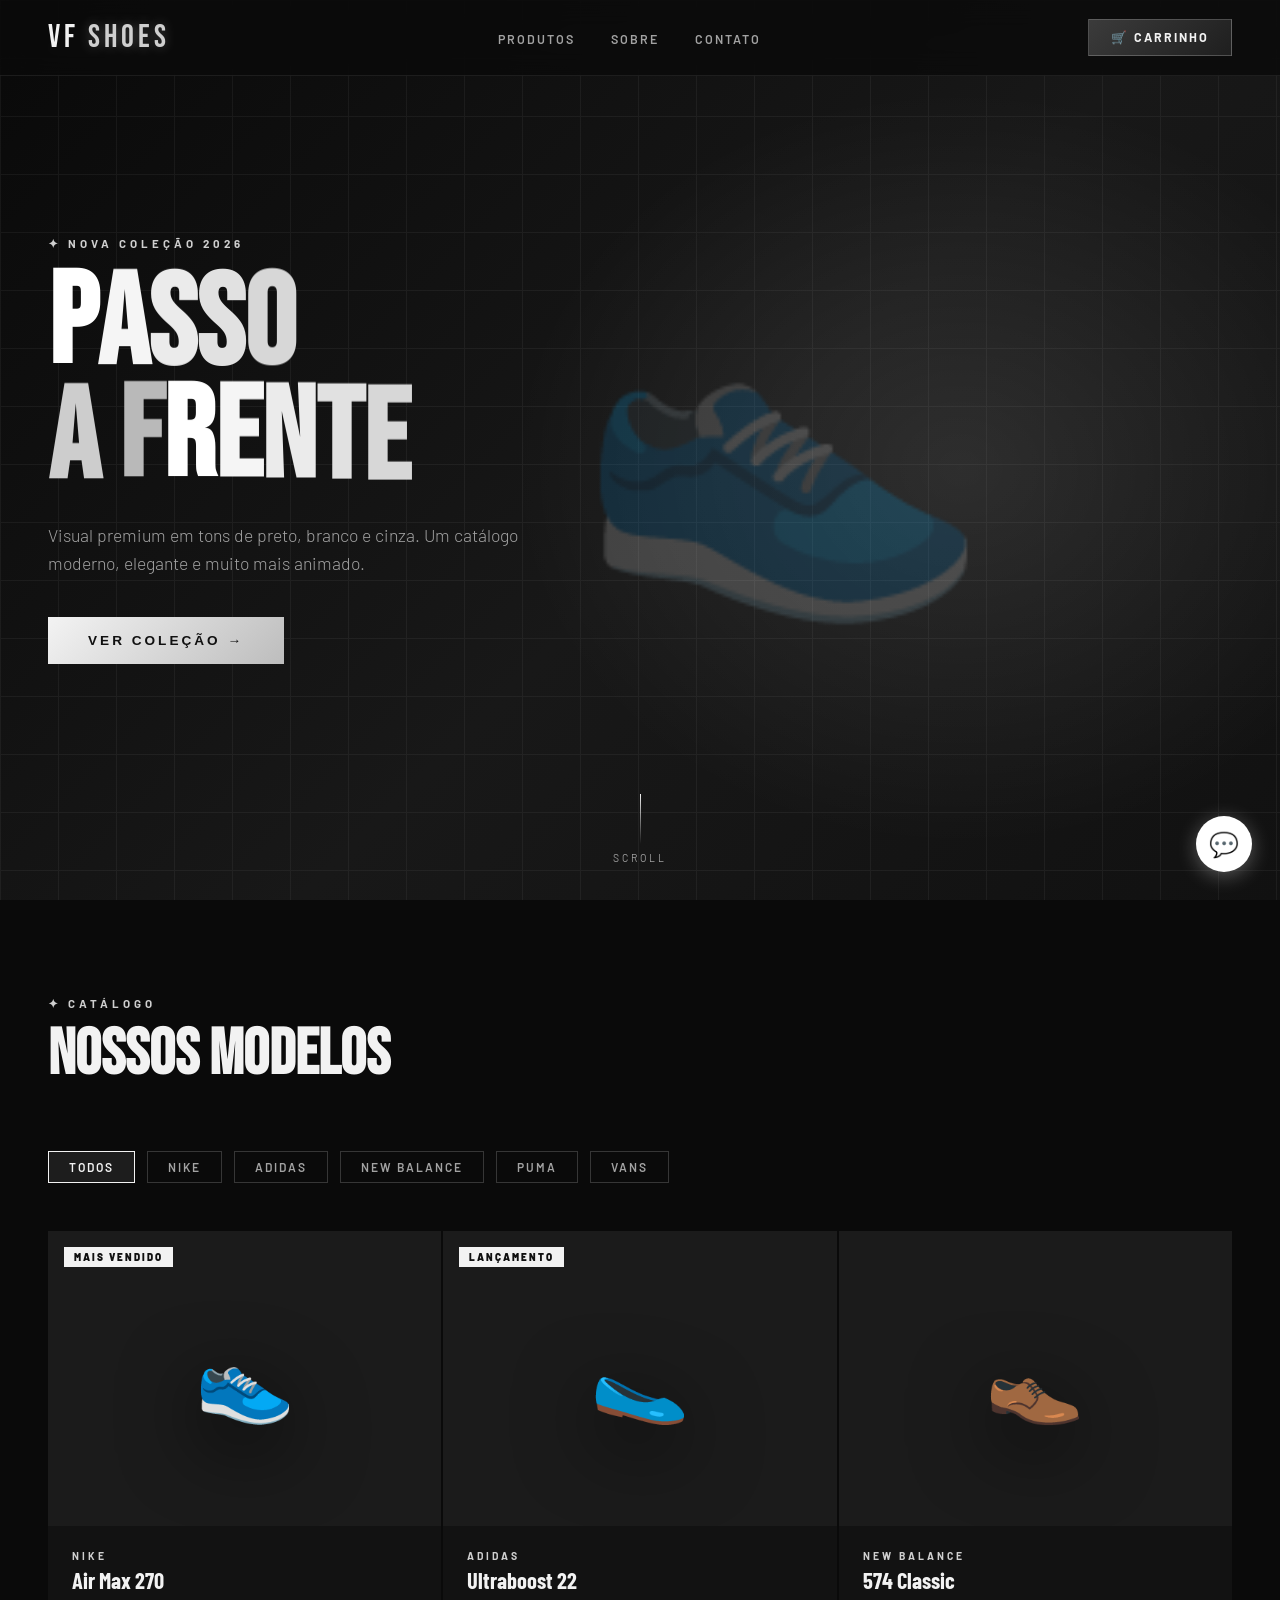
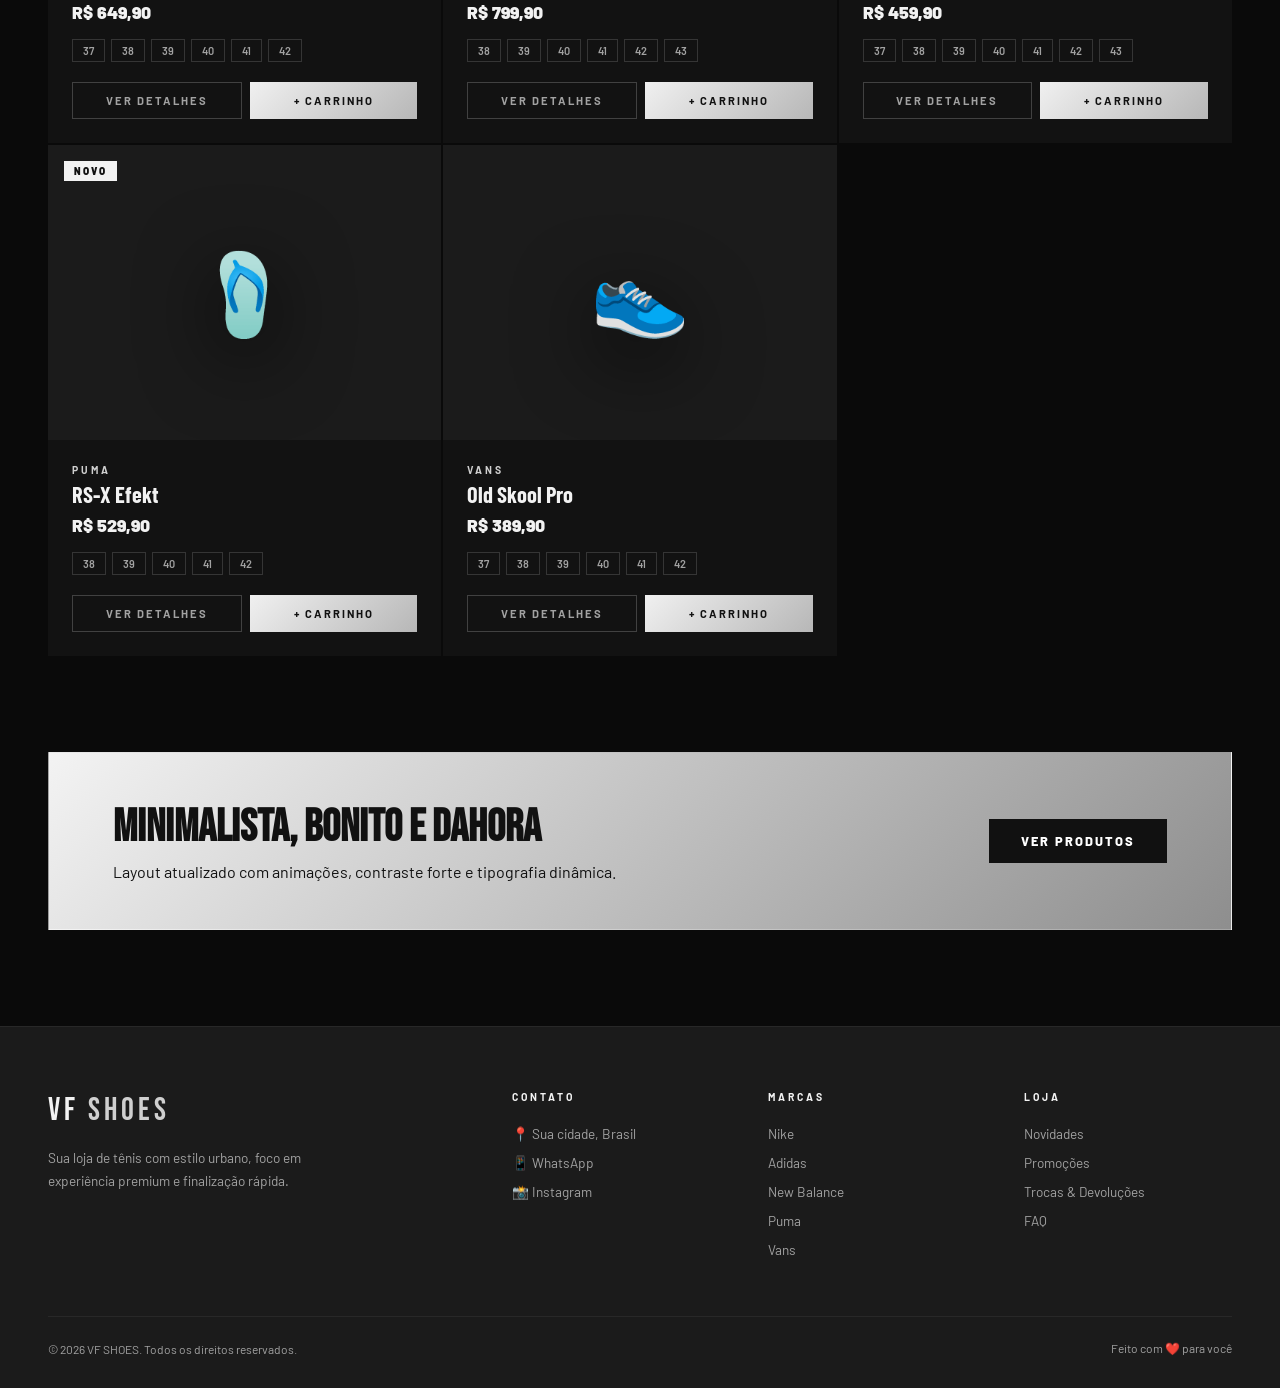
==== index.html @ 3cdfced1 "Create animated grayscale VF Shoes landing page" ====
<!DOCTYPE html>
<html lang="pt-BR">
<head>
  <meta charset="UTF-8" />
  <meta name="viewport" content="width=device-width, initial-scale=1.0" />
  <title>VF SHOES — Tênis de Alto Estilo</title>
  <link href="https://fonts.googleapis.com/css2?family=Bebas+Neue&family=Barlow:wght@300;400;500;600;700;900&family=Barlow+Condensed:wght@700;900&display=swap" rel="stylesheet" />
  <style>
    :root {
      --black: #0a0a0a;
      --white: #f2f2f2;
      --accent: #cfcfcf;
      --gray: #1b1b1b;
      --mid: #2b2b2b;
      --light: #a2a2a2;
      --card-bg: #121212;
      --shadow: rgba(255, 255, 255, 0.08);
    }

    * { box-sizing: border-box; margin: 0; padding: 0; }
    html { scroll-behavior: smooth; }

    body {
      background: var(--black);
      color: var(--white);
      font-family: 'Barlow', sans-serif;
      overflow-x: hidden;
    }

    ::-webkit-scrollbar { width: 6px; }
    ::-webkit-scrollbar-track { background: var(--black); }
    ::-webkit-scrollbar-thumb {
      background: linear-gradient(var(--white), var(--light));
      border-radius: 10px;
    }

    nav {
      position: fixed;
      inset: 0 0 auto 0;
      z-index: 1000;
      display: flex;
      align-items: center;
      justify-content: space-between;
      padding: 18px 48px;
      background: rgba(10, 10, 10, 0.82);
      backdrop-filter: blur(14px);
      border-bottom: 1px solid rgba(255, 255, 255, 0.08);
      transition: all 0.35s ease;
    }

    nav.scrolled {
      padding: 12px 36px;
      background: rgba(10, 10, 10, 0.94);
      box-shadow: 0 8px 24px rgba(0, 0, 0, 0.4);
    }

    .nav-logo {
      font-family: 'Bebas Neue', sans-serif;
      font-size: 2rem;
      letter-spacing: 4px;
      color: var(--white);
    }

    .nav-logo span {
      color: var(--accent);
      text-shadow: 0 0 12px rgba(255, 255, 255, 0.25);
    }

    .nav-links { display: flex; gap: 36px; list-style: none; }

    .nav-links a {
      font-size: 0.78rem;
      font-weight: 600;
      letter-spacing: 2px;
      text-transform: uppercase;
      color: var(--light);
      text-decoration: none;
      position: relative;
      transition: color 0.25s;
    }

    .nav-links a::after {
      content: '';
      position: absolute;
      left: 0;
      right: 0;
      bottom: -6px;
      height: 1px;
      background: var(--white);
      transform: scaleX(0);
      transform-origin: right;
      transition: transform 0.25s;
    }

    .nav-links a:hover { color: var(--white); }
    .nav-links a:hover::after {
      transform: scaleX(1);
      transform-origin: left;
    }

    .nav-cart {
      position: relative;
      border: 1px solid rgba(255, 255, 255, 0.2);
      background: linear-gradient(135deg, #3b3b3b, #1f1f1f);
      color: var(--white);
      padding: 10px 22px;
      font-family: 'Barlow', sans-serif;
      font-size: 0.78rem;
      font-weight: 700;
      letter-spacing: 2px;
      text-transform: uppercase;
      cursor: pointer;
      transition: all 0.2s ease;
    }

    .nav-cart:hover {
      transform: translateY(-2px);
      box-shadow: 0 10px 24px rgba(0, 0, 0, 0.4);
      border-color: rgba(255, 255, 255, 0.4);
    }

    .cart-count {
      position: absolute;
      top: -8px;
      right: -8px;
      background: var(--white);
      color: var(--black);
      font-size: 0.65rem;
      font-weight: 900;
      width: 20px;
      height: 20px;
      border-radius: 50%;
      display: none;
      align-items: center;
      justify-content: center;
    }

    .cart-count.visible { display: flex; }

    .hero {
      min-height: 100vh;
      display: flex;
      align-items: center;
      padding: 0 48px;
      position: relative;
      overflow: hidden;
    }

    .hero-bg {
      position: absolute;
      inset: 0;
      background:
        radial-gradient(ellipse 50% 60% at 75% 52%, rgba(255, 255, 255, 0.1), transparent 70%),
        linear-gradient(135deg, #090909 0%, #181818 55%, #111111 100%);
      animation: pulseBg 9s ease-in-out infinite;
    }

    @keyframes pulseBg {
      0%, 100% { filter: brightness(1); }
      50% { filter: brightness(1.12); }
    }

    .hero-grid {
      position: absolute;
      inset: 0;
      opacity: 0.05;
      background-image:
        linear-gradient(var(--white) 1px, transparent 1px),
        linear-gradient(90deg, var(--white) 1px, transparent 1px);
      background-size: 58px 58px;
      animation: driftGrid 18s linear infinite;
    }

    @keyframes driftGrid {
      from { transform: translateY(0); }
      to { transform: translateY(58px); }
    }

    .hero-content { position: relative; z-index: 2; max-width: 650px; }

    .hero-tag {
      font-size: 0.72rem;
      font-weight: 700;
      letter-spacing: 4px;
      text-transform: uppercase;
      color: var(--accent);
      margin-bottom: 16px;
      display: block;
    }

    .hero-title {
      font-family: 'Bebas Neue', sans-serif;
      font-size: clamp(4.8rem, 10vw, 8.8rem);
      line-height: 0.9;
      margin-bottom: 24px;
      display: inline-block;
    }

    .scroll-letter {
      display: inline-block;
      color: var(--white);
      transition: color 0.25s linear, transform 0.25s ease;
      will-change: transform, color;
    }

    .hero-sub {
      font-size: 1.1rem;
      font-weight: 300;
      color: var(--light);
      line-height: 1.6;
      margin-bottom: 40px;
      max-width: 480px;
    }

    .hero-cta {
      display: inline-block;
      background: linear-gradient(135deg, #f3f3f3, #bdbdbd);
      color: #101010;
      padding: 16px 40px;
      font-weight: 800;
      font-size: 0.85rem;
      letter-spacing: 3px;
      text-transform: uppercase;
      border: 0;
      cursor: pointer;
      transition: all 0.25s;
    }

    .hero-cta:hover {
      transform: translateY(-2px) scale(1.02);
      box-shadow: 0 10px 30px rgba(255, 255, 255, 0.2);
    }

    .hero-shoe-img {
      position: absolute;
      right: 3%;
      top: 50%;
      transform: translateY(-50%);
      width: min(52vw, 700px);
      opacity: 0.2;
      pointer-events: none;
      font-family: 'Bebas Neue', sans-serif;
      font-size: clamp(14rem, 26vw, 24rem);
      color: var(--white);
      letter-spacing: -4px;
      user-select: none;
      animation: floatShoe 4s ease-in-out infinite;
    }

    @keyframes floatShoe {
      0%, 100% { transform: translateY(-50%) translateX(0); }
      50% { transform: translateY(-52%) translateX(8px); }
    }

    .hero-scroll {
      position: absolute;
      bottom: 36px;
      left: 50%;
      transform: translateX(-50%);
      display: flex;
      flex-direction: column;
      align-items: center;
      gap: 8px;
      color: var(--light);
      font-size: 0.65rem;
      letter-spacing: 3px;
    }

    .hero-scroll-line {
      width: 1px;
      height: 50px;
      background: linear-gradient(var(--white), transparent);
      animation: scrollAnim 1.5s ease-in-out infinite;
    }

    @keyframes scrollAnim {
      0%,100% { opacity:1; transform:scaleY(1); }
      50% { opacity:0.3; transform:scaleY(0.5); }
    }

    .section { padding: 96px 48px; }
    .section-header { margin-bottom: 64px; }
    .section-tag {
      font-size: 0.72rem;
      font-weight: 700;
      letter-spacing: 4px;
      text-transform: uppercase;
      color: var(--accent);
      margin-bottom: 12px;
    }

    .section-title {
      font-family: 'Bebas Neue', sans-serif;
      font-size: clamp(2.5rem, 5vw, 4.5rem);
      line-height: 1;
      color: var(--white);
    }

    .filter-bar { display: flex; gap: 12px; flex-wrap: wrap; margin-bottom: 48px; }

    .filter-btn {
      padding: 8px 20px;
      border: 1px solid rgba(255, 255, 255, 0.18);
      background: transparent;
      color: var(--light);
      font-family: 'Barlow', sans-serif;
      font-size: 0.75rem;
      font-weight: 600;
      letter-spacing: 2px;
      text-transform: uppercase;
      cursor: pointer;
      transition: all 0.2s;
    }

    .filter-btn:hover,
    .filter-btn.active {
      border-color: var(--white);
      color: var(--white);
      background: rgba(255, 255, 255, 0.08);
    }

    .products-grid {
      display: grid;
      grid-template-columns: repeat(auto-fill, minmax(300px, 1fr));
      gap: 2px;
    }

    .product-card {
      background: var(--card-bg);
      cursor: pointer;
      transition: transform 0.3s ease, box-shadow 0.3s ease;
      position: relative;
      overflow: hidden;
      opacity: 0;
      transform: translateY(25px);
    }

    .product-card.revealed {
      opacity: 1;
      transform: translateY(0);
      transition: transform 0.45s ease, opacity 0.45s ease;
    }

    .product-card:hover {
      transform: translateY(-5px);
      z-index: 2;
      box-shadow: 0 18px 34px rgba(0, 0, 0, 0.35);
    }

    .product-card:hover .product-img-wrap::after { opacity: 1; }

    .product-img-wrap {
      aspect-ratio: 4/3;
      background: var(--gray);
      position: relative;
      overflow: hidden;
      display: flex;
      align-items: center;
      justify-content: center;
    }

    .product-img-wrap::after {
      content: '';
      position: absolute;
      inset: 0;
      background: linear-gradient(135deg, rgba(255, 255, 255, 0.13), transparent);
      opacity: 0;
      transition: opacity 0.3s;
    }

    .product-emoji {
      font-size: 5rem;
      filter: drop-shadow(0 20px 40px rgba(0, 0, 0, 0.8));
      transition: transform 0.4s ease;
      user-select: none;
    }

    .product-card:hover .product-emoji { transform: scale(1.08) rotate(-4deg); }

    .product-badge {
      position: absolute;
      top: 16px;
      left: 16px;
      background: var(--white);
      color: #111;
      font-size: 0.62rem;
      font-weight: 900;
      letter-spacing: 2px;
      padding: 4px 10px;
      text-transform: uppercase;
    }

    .product-info { padding: 24px; }
    .product-brand {
      font-size: 0.65rem;
      font-weight: 700;
      letter-spacing: 3px;
      text-transform: uppercase;
      color: var(--accent);
      margin-bottom: 6px;
    }

    .product-name {
      font-family: 'Barlow Condensed', sans-serif;
      font-size: 1.4rem;
      font-weight: 700;
      color: var(--white);
      margin-bottom: 8px;
      line-height: 1.1;
    }

    .product-price { font-size: 1.1rem; font-weight: 900; margin-bottom: 16px; }
    .product-sizes { display: flex; flex-wrap: wrap; gap: 6px; margin-bottom: 20px; }

    .size-tag {
      font-size: 0.68rem;
      font-weight: 600;
      padding: 4px 10px;
      border: 1px solid rgba(255, 255, 255, 0.15);
      color: var(--light);
    }

    .product-actions { display: flex; gap: 8px; }
    .btn-details, .btn-cart {
      flex: 1;
      padding: 11px;
      font-family: 'Barlow', sans-serif;
      font-size: 0.7rem;
      font-weight: 700;
      letter-spacing: 2px;
      text-transform: uppercase;
      cursor: pointer;
      border: none;
      transition: all 0.2s;
    }

    .btn-details {
      background: transparent;
      border: 1px solid rgba(255, 255, 255, 0.2);
      color: var(--light);
    }

    .btn-details:hover {
      border-color: var(--white);
      color: var(--white);
    }

    .btn-cart {
      background: linear-gradient(135deg, #f0f0f0, #b7b7b7);
      color: #111;
    }

    .btn-cart:hover { transform: translateY(-1px); }

    .banner {
      margin: 0 48px;
      background: linear-gradient(135deg, #f3f3f3 0%, #8e8e8e 100%);
      color: #111;
      padding: 48px 64px;
      display: flex;
      align-items: center;
      justify-content: space-between;
      gap: 24px;
      border: 1px solid rgba(255, 255, 255, 0.1);
    }

    .banner-text h2 {
      font-family: 'Bebas Neue', sans-serif;
      font-size: 2.8rem;
      margin-bottom: 8px;
    }

    .banner-link {
      background: #111;
      color: #fff;
      padding: 14px 32px;
      font-weight: 800;
      font-size: 0.8rem;
      letter-spacing: 2px;
      text-transform: uppercase;
      text-decoration: none;
      transition: all 0.2s;
    }

    .banner-link:hover {
      background: #fff;
      color: #111;
    }

    footer {
      margin-top: 96px;
      background: var(--gray);
      padding: 64px 48px 32px;
      border-top: 1px solid rgba(255, 255, 255, 0.06);
    }

    .footer-top {
      display: grid;
      grid-template-columns: 2fr 1fr 1fr 1fr;
      gap: 48px;
      margin-bottom: 48px;
    }

    .footer-logo {
      font-family: 'Bebas Neue', sans-serif;
      font-size: 2rem;
      letter-spacing: 4px;
      margin-bottom: 16px;
    }

    .footer-logo span { color: var(--accent); }
    .footer-desc { font-size: 0.85rem; color: var(--light); line-height: 1.7; max-width: 280px; }

    .footer-col h4 {
      font-size: 0.65rem;
      font-weight: 700;
      letter-spacing: 3px;
      text-transform: uppercase;
      margin-bottom: 20px;
    }

    .footer-col ul { list-style: none; }
    .footer-col li { margin-bottom: 10px; }
    .footer-col a { font-size: 0.85rem; color: var(--light); text-decoration: none; transition: color 0.2s; }
    .footer-col a:hover { color: var(--white); }

    .footer-bottom {
      padding-top: 24px;
      border-top: 1px solid rgba(255, 255, 255, 0.06);
      display: flex;
      justify-content: space-between;
      align-items: center;
      font-size: 0.75rem;
      color: var(--light);
    }

    .whatsapp-float {
      position: fixed;
      bottom: 28px;
      right: 28px;
      z-index: 999;
      width: 56px;
      height: 56px;
      border-radius: 50%;
      background: #fff;
      color: #111;
      display: flex;
      align-items: center;
      justify-content: center;
      font-size: 1.5rem;
      text-decoration: none;
      box-shadow: 0 4px 20px rgba(255, 255, 255, 0.3);
      transition: all 0.25s;
    }

    .whatsapp-float:hover { transform: scale(1.12); }

    @media (max-width: 768px) {
      nav { padding: 16px 20px; }
      .nav-links { display: none; }
      .hero { padding: 0 20px; }
      .hero-title { font-size: 4.1rem; }
      .hero-shoe-img { display: none; }
      .section { padding: 64px 20px; }
      .banner { margin: 0 20px; flex-direction: column; text-align: center; }
      .footer-top { grid-template-columns: 1fr 1fr; }
      .footer-bottom { flex-direction: column; gap: 8px; text-align: center; }
    }

    @keyframes fadeUp {
      from { opacity: 0; transform: translateY(30px); }
      to { opacity: 1; transform: translateY(0); }
    }

    .hero-tag { animation: fadeUp 0.6s 0.1s both; }
    .hero-title { animation: fadeUp 0.6s 0.25s both; }
    .hero-sub { animation: fadeUp 0.6s 0.4s both; }
    .hero-cta { animation: fadeUp 0.6s 0.55s both; }
  </style>
</head>
<body>
  <nav id="navbar">
    <div class="nav-logo">VF <span>SHOES</span></div>
    <ul class="nav-links">
      <li><a href="#produtos">Produtos</a></li>
      <li><a href="#sobre">Sobre</a></li>
      <li><a href="#contato">Contato</a></li>
    </ul>
    <button class="nav-cart">
      🛒 Carrinho
      <span class="cart-count" id="cartCount">0</span>
    </button>
  </nav>

  <section class="hero">
    <div class="hero-bg"></div>
    <div class="hero-grid"></div>
    <div class="hero-content">
      <span class="hero-tag">✦ Nova Coleção 2026</span>
      <h1 class="hero-title" id="heroTitle">PASSO<br>A FRENTE</h1>
      <p class="hero-sub">Visual premium em tons de preto, branco e cinza. Um catálogo moderno, elegante e muito mais animado.</p>
      <button class="hero-cta" onclick="document.getElementById('produtos').scrollIntoView({behavior:'smooth'})">Ver Coleção →</button>
    </div>
    <div class="hero-shoe-img">👟</div>
    <div class="hero-scroll">
      <div class="hero-scroll-line"></div>
      <span>SCROLL</span>
    </div>
  </section>

  <section class="section" id="produtos">
    <div class="section-header">
      <div class="section-tag">✦ Catálogo</div>
      <h2 class="section-title">NOSSOS MODELOS</h2>
    </div>

    <div class="filter-bar" id="filterBar">
      <button class="filter-btn active" data-cat="all">Todos</button>
      <button class="filter-btn" data-cat="Nike">Nike</button>
      <button class="filter-btn" data-cat="Adidas">Adidas</button>
      <button class="filter-btn" data-cat="New Balance">New Balance</button>
      <button class="filter-btn" data-cat="Puma">Puma</button>
      <button class="filter-btn" data-cat="Vans">Vans</button>
    </div>

    <div class="products-grid" id="productsGrid"></div>
  </section>

  <div class="banner">
    <div class="banner-text">
      <h2>MINIMALISTA, BONITO E DAHORA</h2>
      <p>Layout atualizado com animações, contraste forte e tipografia dinâmica.</p>
    </div>
    <a href="#produtos" class="banner-link">Ver Produtos</a>
  </div>

  <footer id="sobre">
    <div class="footer-top">
      <div class="footer-brand">
        <div class="footer-logo">VF <span>SHOES</span></div>
        <p class="footer-desc">Sua loja de tênis com estilo urbano, foco em experiência premium e finalização rápida.</p>
      </div>
      <div class="footer-col" id="contato">
        <h4>Contato</h4>
        <ul>
          <li><a href="#">📍 Sua cidade, Brasil</a></li>
          <li><a href="#">📱 WhatsApp</a></li>
          <li><a href="#">📸 Instagram</a></li>
        </ul>
      </div>
      <div class="footer-col">
        <h4>Marcas</h4>
        <ul>
          <li><a href="#">Nike</a></li>
          <li><a href="#">Adidas</a></li>
          <li><a href="#">New Balance</a></li>
          <li><a href="#">Puma</a></li>
          <li><a href="#">Vans</a></li>
        </ul>
      </div>
      <div class="footer-col">
        <h4>Loja</h4>
        <ul>
          <li><a href="#">Novidades</a></li>
          <li><a href="#">Promoções</a></li>
          <li><a href="#">Trocas & Devoluções</a></li>
          <li><a href="#">FAQ</a></li>
        </ul>
      </div>
    </div>
    <div class="footer-bottom">
      <span>© 2026 VF SHOES. Todos os direitos reservados.</span>
      <span>Feito com ❤️ para você</span>
    </div>
  </footer>

  <a class="whatsapp-float" href="#" title="Fale conosco">💬</a>

  <script>
    const products = [
      { id: 1, brand: 'Nike', name: 'Air Max 270', price: 649.90, emoji: '👟', badge: 'MAIS VENDIDO', category: 'Nike', sizes: [37, 38, 39, 40, 41, 42] },
      { id: 2, brand: 'Adidas', name: 'Ultraboost 22', price: 799.90, emoji: '🥿', badge: 'LANÇAMENTO', category: 'Adidas', sizes: [38, 39, 40, 41, 42, 43] },
      { id: 3, brand: 'New Balance', name: '574 Classic', price: 459.90, emoji: '👞', badge: null, category: 'New Balance', sizes: [37, 38, 39, 40, 41, 42, 43] },
      { id: 4, brand: 'Puma', name: 'RS-X Efekt', price: 529.90, emoji: '🩴', badge: 'NOVO', category: 'Puma', sizes: [38, 39, 40, 41, 42] },
      { id: 5, brand: 'Vans', name: 'Old Skool Pro', price: 389.90, emoji: '👟', badge: null, category: 'Vans', sizes: [37, 38, 39, 40, 41, 42] }
    ];

    function renderProducts(cat = 'all') {
      const grid = document.getElementById('productsGrid');
      const filtered = cat === 'all' ? products : products.filter((p) => p.category === cat);
      grid.innerHTML = filtered.map((p) => `
        <div class="product-card reveal-item" data-id="${p.id}">
          <div class="product-img-wrap">
            <div class="product-emoji">${p.emoji}</div>
            ${p.badge ? `<div class="product-badge">${p.badge}</div>` : ''}
          </div>
          <div class="product-info">
            <div class="product-brand">${p.brand}</div>
            <div class="product-name">${p.name}</div>
            <div class="product-price">R$ ${p.price.toFixed(2).replace('.', ',')}</div>
            <div class="product-sizes">${p.sizes.map((s) => `<span class="size-tag">${s}</span>`).join('')}</div>
            <div class="product-actions">
              <button class="btn-details">Ver Detalhes</button>
              <button class="btn-cart">+ Carrinho</button>
            </div>
          </div>
        </div>
      `).join('');

      revealOnScroll();
    }

    document.getElementById('filterBar').addEventListener('click', (e) => {
      const btn = e.target.closest('.filter-btn');
      if (!btn) return;
      document.querySelectorAll('.filter-btn').forEach((b) => b.classList.remove('active'));
      btn.classList.add('active');
      renderProducts(btn.dataset.cat);
    });

    function prepareHeroLetters() {
      const hero = document.getElementById('heroTitle');
      const raw = hero.innerHTML;
      const plain = raw.replace('<br>', '\n');
      const wrapped = plain.split('').map((char) => {
        if (char === '\n') return '<br>';
        if (char === ' ') return '<span class="scroll-letter">&nbsp;</span>';
        return `<span class="scroll-letter">${char}</span>`;
      }).join('');
      hero.innerHTML = wrapped;
    }

    function animateHeroByScroll() {
      const letters = document.querySelectorAll('.scroll-letter');
      const max = Math.max(document.body.scrollHeight - window.innerHeight, 1);
      const progress = Math.min(window.scrollY / max, 1);

      letters.forEach((letter, idx) => {
        const offset = (idx % 8) * 0.08;
        const local = Math.max(0, Math.min(1, progress + offset));
        const tone = Math.round(255 - local * 125);
        letter.style.color = `rgb(${tone}, ${tone}, ${tone})`;
        letter.style.transform = `translateY(${Math.sin((progress * 7) + idx * 0.6) * 2}px)`;
      });
    }

    function revealOnScroll() {
      const cards = document.querySelectorAll('.reveal-item');
      cards.forEach((el, idx) => {
        const top = el.getBoundingClientRect().top;
        const visible = top < window.innerHeight - 80;
        if (visible) {
          setTimeout(() => el.classList.add('revealed'), idx * 55);
        }
      });
    }

    function handleScroll() {
      const nav = document.getElementById('navbar');
      nav.classList.toggle('scrolled', window.scrollY > 18);
      animateHeroByScroll();
      revealOnScroll();
    }

    prepareHeroLetters();
    renderProducts();
    animateHeroByScroll();
    window.addEventListener('scroll', handleScroll, { passive: true });
  </script>
</body>
</html>
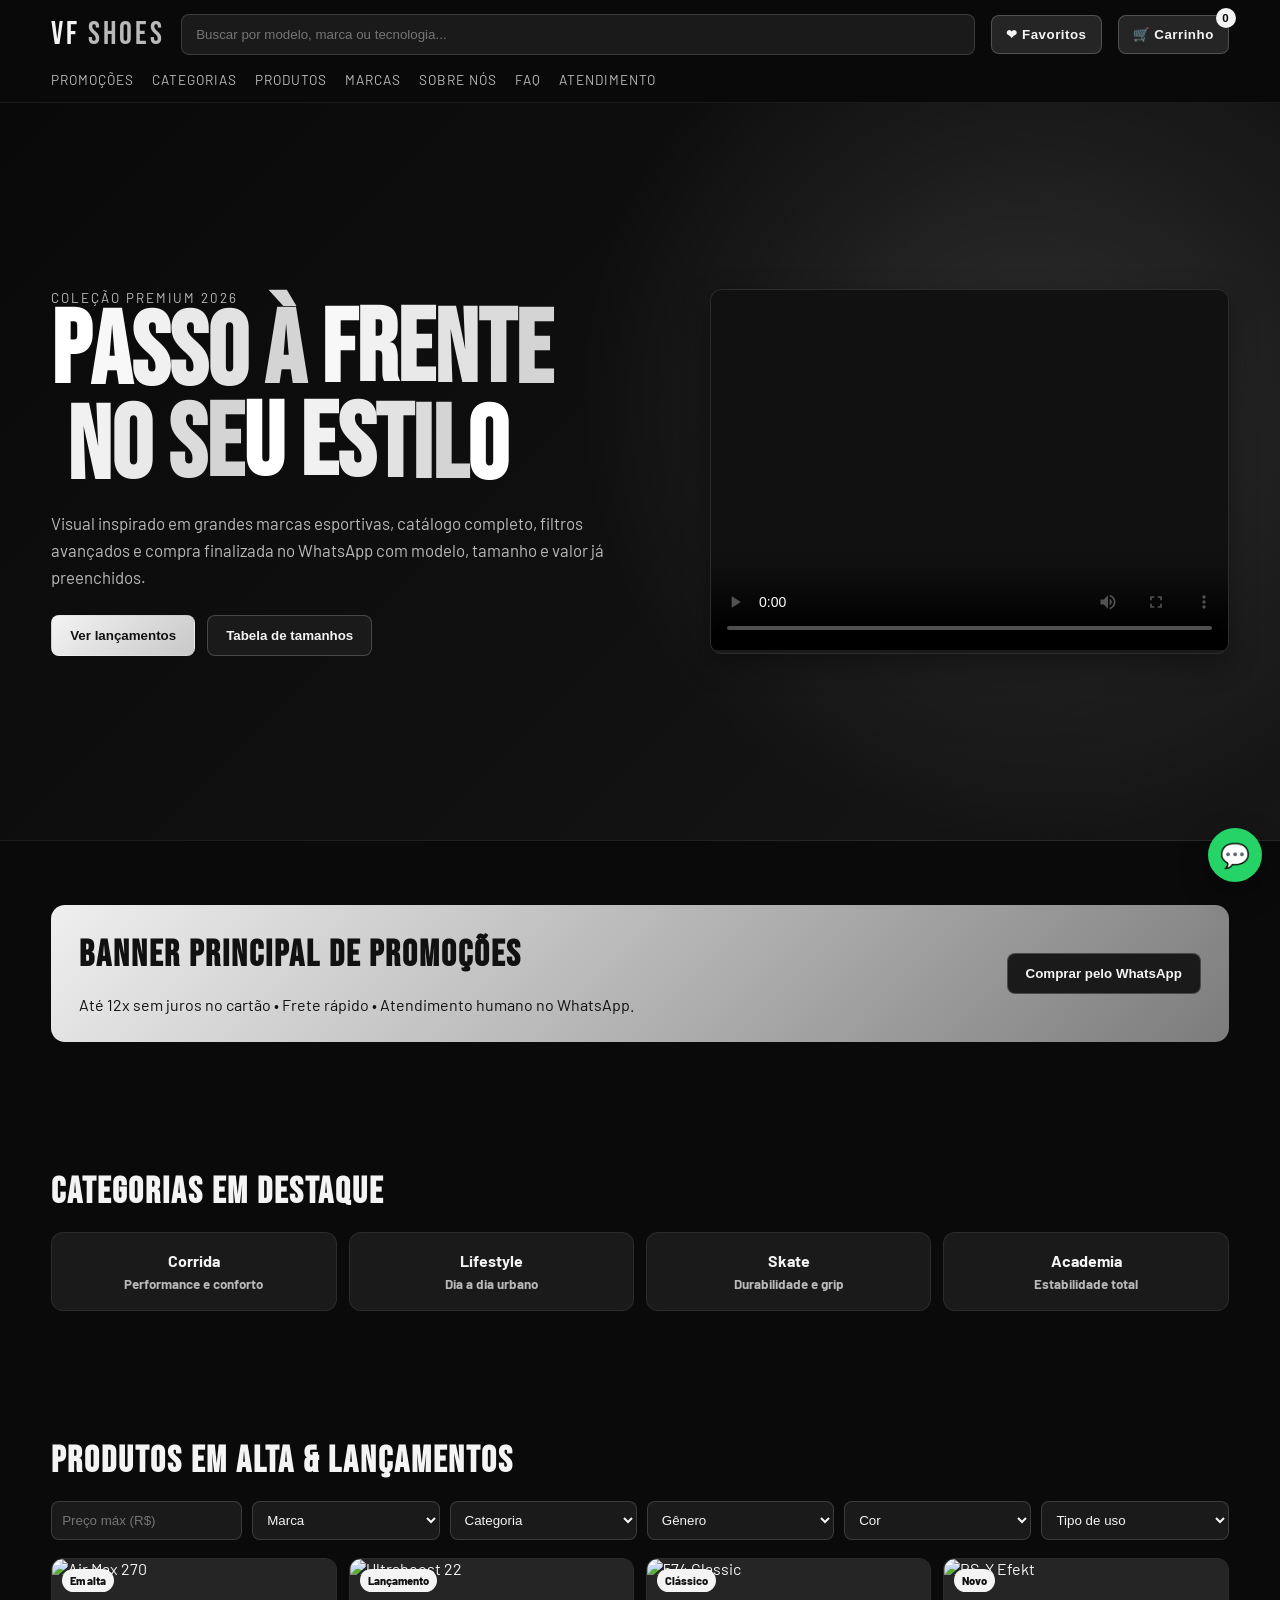
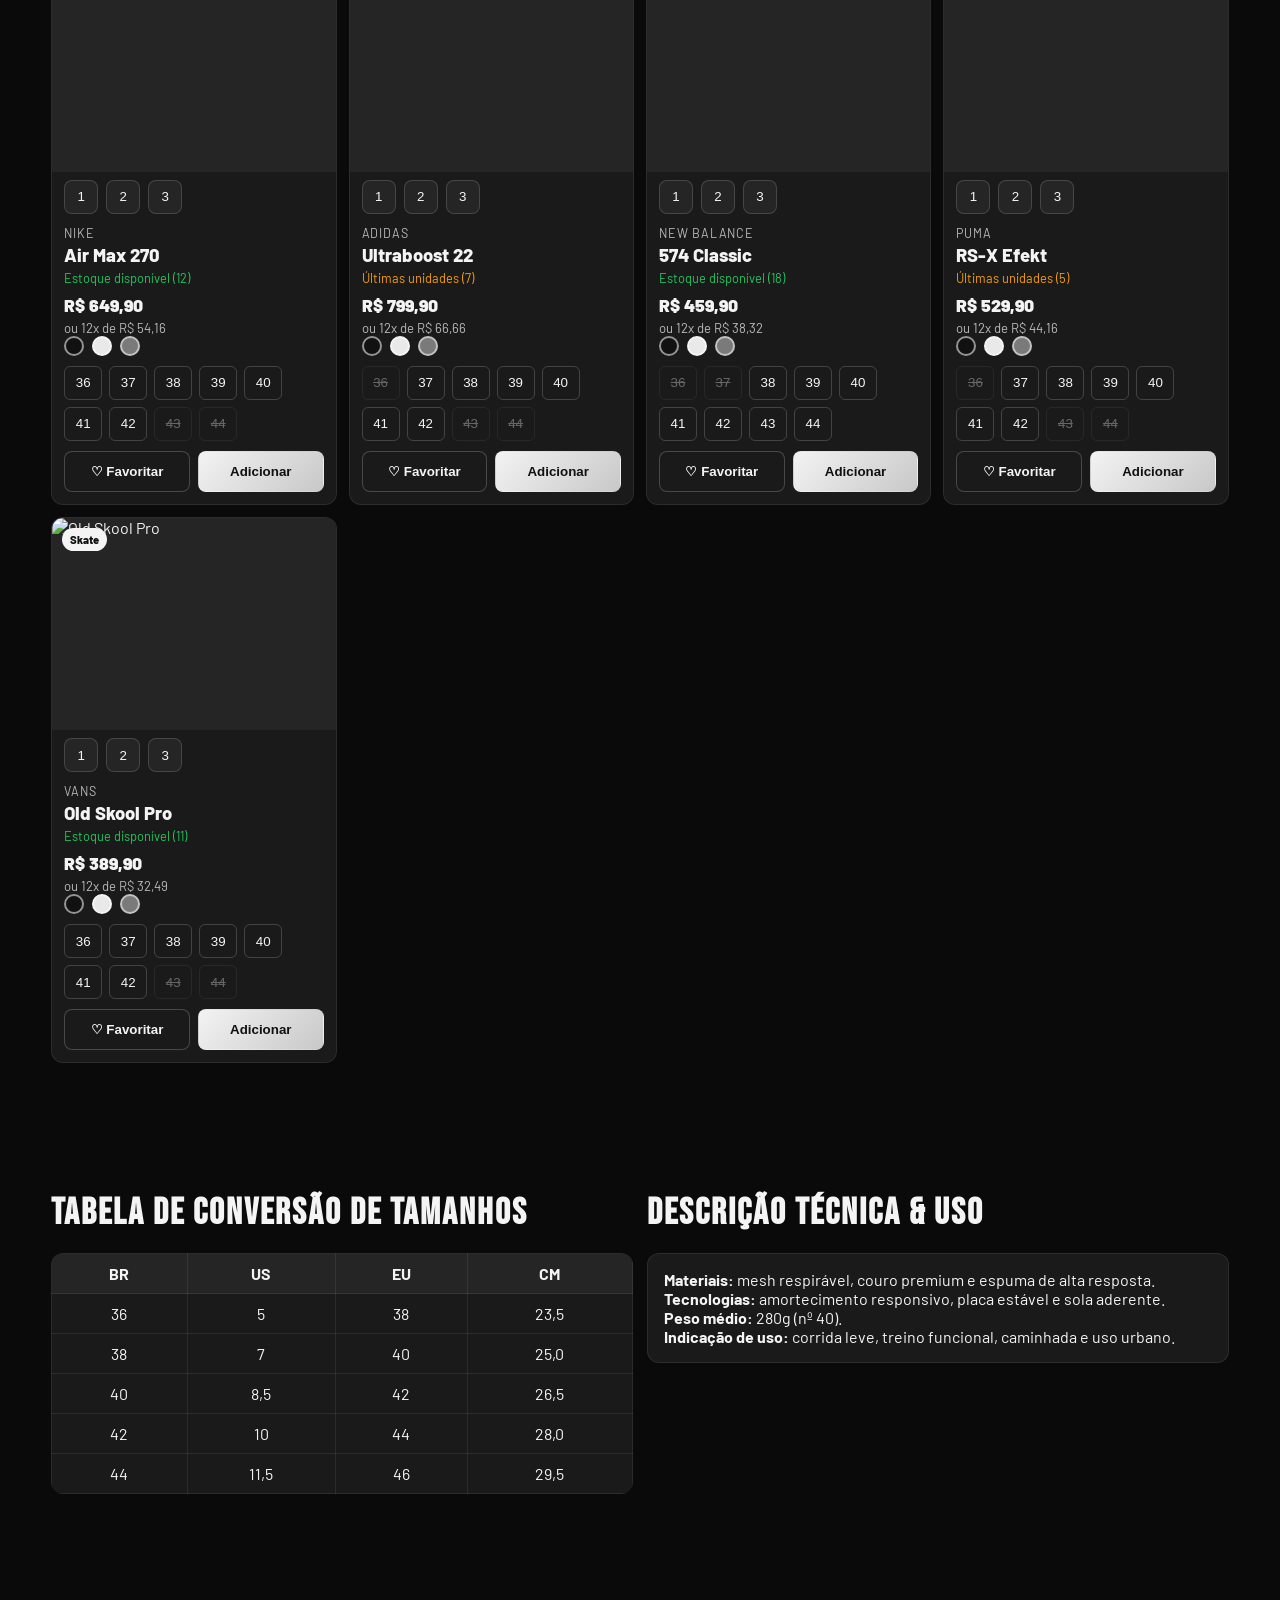
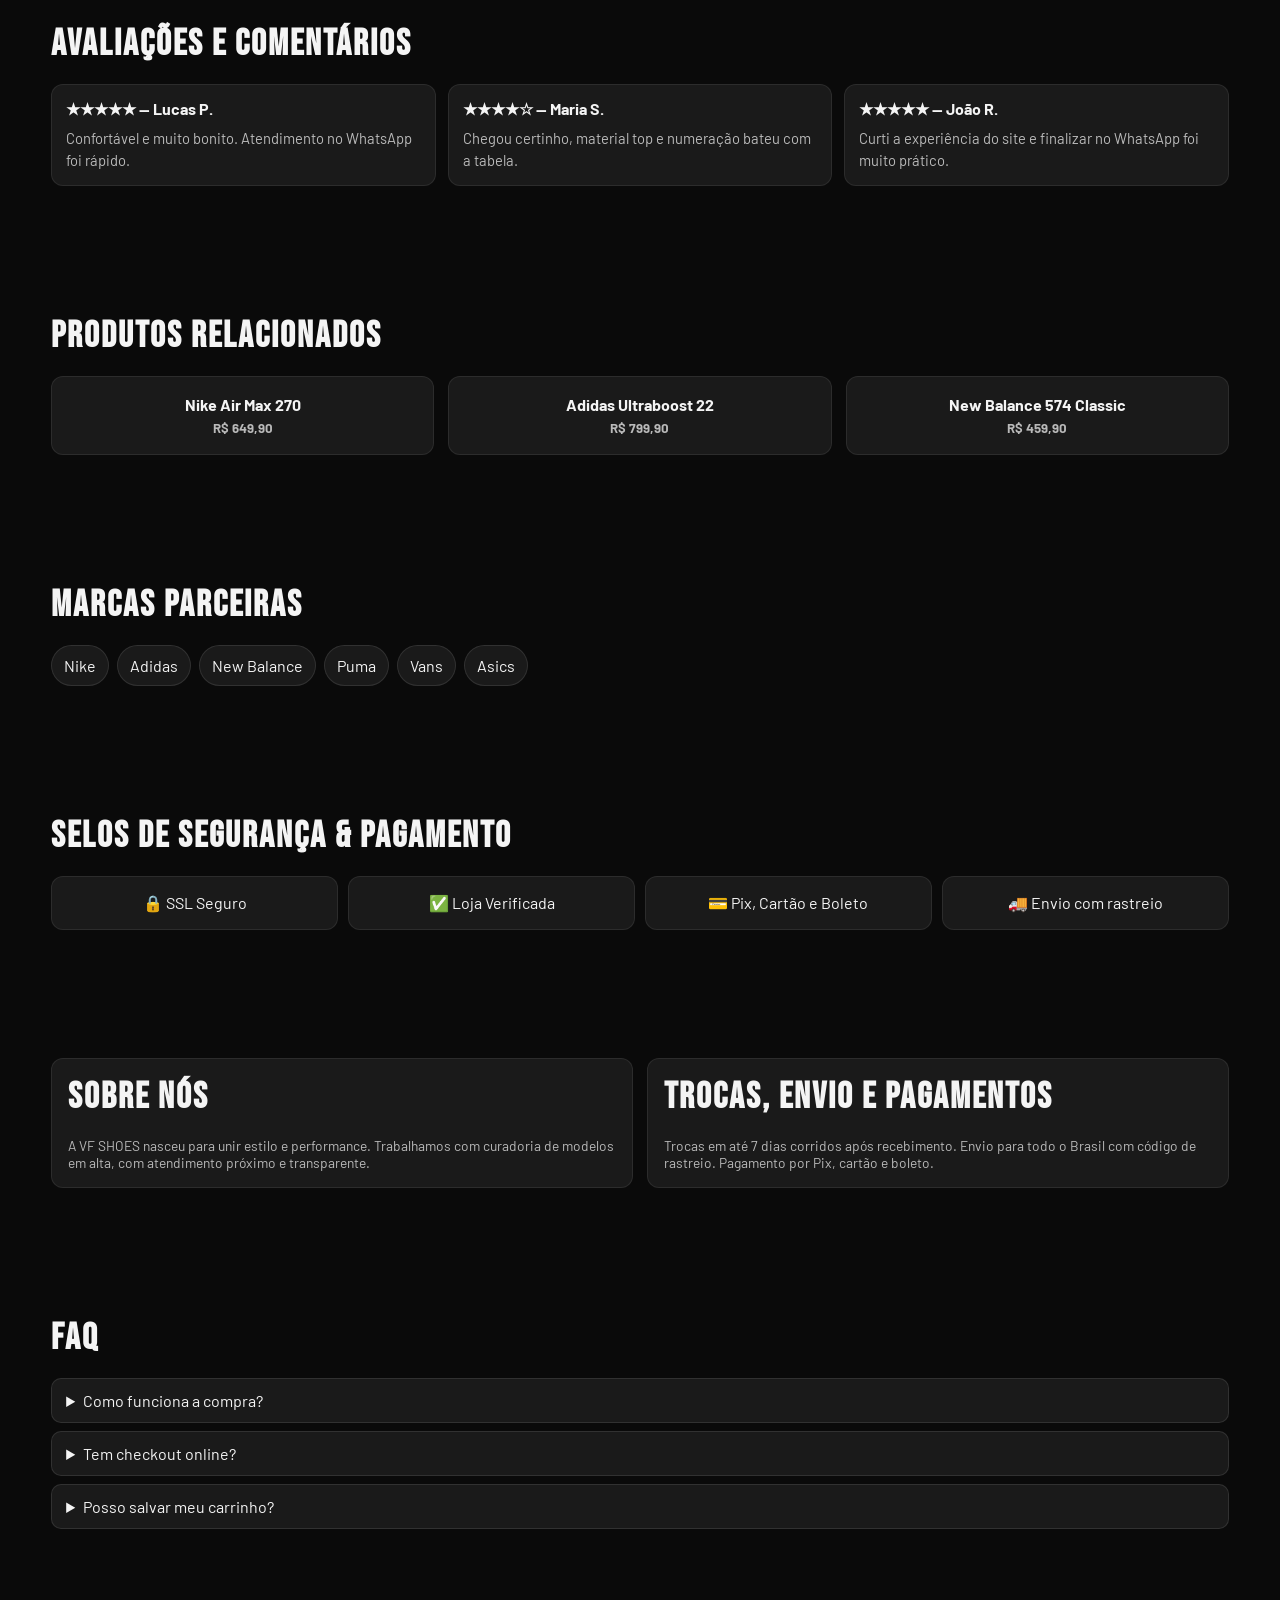
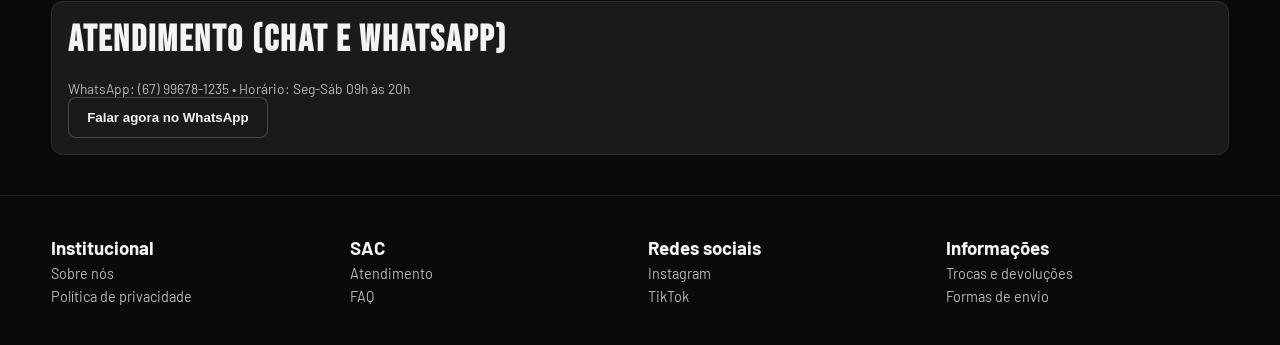
==== commit 3d20ee22: "Build full VF Shoes storefront with WhatsApp checkout flow" ====
--- a/index.html
+++ b/index.html
@@ -3,769 +3,792 @@
 <head>
   <meta charset="UTF-8" />
   <meta name="viewport" content="width=device-width, initial-scale=1.0" />
-  <title>VF SHOES — Tênis de Alto Estilo</title>
-  <link href="https://fonts.googleapis.com/css2?family=Bebas+Neue&family=Barlow:wght@300;400;500;600;700;900&family=Barlow+Condensed:wght@700;900&display=swap" rel="stylesheet" />
+  <meta name="description" content="VF SHOES - Loja de tênis com catálogo premium, carrinho e finalização rápida via WhatsApp." />
+  <title>VF SHOES | Catálogo Premium de Tênis</title>
+  <link rel="preconnect" href="https://fonts.googleapis.com" />
+  <link rel="preconnect" href="https://fonts.gstatic.com" crossorigin />
+  <link href="https://fonts.googleapis.com/css2?family=Bebas+Neue&family=Barlow:wght@300;400;500;600;700;800;900&display=swap" rel="stylesheet" />
+
+  <!-- Schema.org -->
+  <script type="application/ld+json">
+  {
+    "@context": "https://schema.org",
+    "@type": "SportingGoodsStore",
+    "name": "VF SHOES",
+    "url": "https://vfshoes.com.br",
+    "description": "Catálogo premium de tênis com atendimento via WhatsApp.",
+    "sameAs": [
+      "https://instagram.com/vfshoes"
+    ],
+    "telephone": "+55 67 99678-1235"
+  }
+  </script>
+
+  <!-- Google Analytics (placeholder) -->
+  <script async src="https://www.googletagmanager.com/gtag/js?id=G-XXXXXXXXXX"></script>
+  <script>
+    window.dataLayer = window.dataLayer || [];
+    function gtag(){dataLayer.push(arguments);} // eslint-disable-line
+    gtag('js', new Date());
+    gtag('config', 'G-XXXXXXXXXX');
+  </script>
+
+  <!-- Meta Pixel (placeholder) -->
+  <script>
+    !(function(f,b,e,v,n,t,s){
+      if(f.fbq)return;n=f.fbq=function(){n.callMethod? n.callMethod.apply(n,arguments):n.queue.push(arguments)};
+      if(!f._fbq)f._fbq=n;n.push=n;n.loaded=!0;n.version='2.0';n.queue=[];
+      t=b.createElement(e);t.async=!0;t.src=v;s=b.getElementsByTagName(e)[0];s.parentNode.insertBefore(t,s)
+    })(window, document,'script','https://connect.facebook.net/en_US/fbevents.js');
+    fbq('init', '000000000000000');
+    fbq('track', 'PageView');
+  </script>
+
   <style>
     :root {
       --black: #0a0a0a;
-      --white: #f2f2f2;
-      --accent: #cfcfcf;
-      --gray: #1b1b1b;
-      --mid: #2b2b2b;
-      --light: #a2a2a2;
-      --card-bg: #121212;
-      --shadow: rgba(255, 255, 255, 0.08);
-    }
-
-    * { box-sizing: border-box; margin: 0; padding: 0; }
+      --white: #f4f4f4;
+      --light: #b9b9b9;
+      --gray-1: #1a1a1a;
+      --gray-2: #252525;
+      --gray-3: #343434;
+      --success: #22c55e;
+      --danger: #ef4444;
+      --shadow: 0 10px 28px rgba(0,0,0,.35);
+    }
+
+    * { margin: 0; padding: 0; box-sizing: border-box; }
     html { scroll-behavior: smooth; }
-
-    body {
-      background: var(--black);
-      color: var(--white);
-      font-family: 'Barlow', sans-serif;
-      overflow-x: hidden;
-    }
-
-    ::-webkit-scrollbar { width: 6px; }
-    ::-webkit-scrollbar-track { background: var(--black); }
-    ::-webkit-scrollbar-thumb {
-      background: linear-gradient(var(--white), var(--light));
-      border-radius: 10px;
-    }
-
-    nav {
-      position: fixed;
-      inset: 0 0 auto 0;
-      z-index: 1000;
-      display: flex;
+    body { font-family: 'Barlow', sans-serif; background: var(--black); color: var(--white); overflow-x: hidden; }
+    img { max-width: 100%; display: block; }
+
+    .container { width: min(1240px, 92%); margin: 0 auto; }
+
+    header {
+      position: sticky; top: 0; z-index: 50;
+      background: rgba(10,10,10,.88);
+      backdrop-filter: blur(12px);
+      border-bottom: 1px solid rgba(255,255,255,.07);
+    }
+
+    .topbar {
+      display: grid;
+      grid-template-columns: auto 1fr auto auto;
+      gap: 16px;
       align-items: center;
-      justify-content: space-between;
-      padding: 18px 48px;
-      background: rgba(10, 10, 10, 0.82);
-      backdrop-filter: blur(14px);
-      border-bottom: 1px solid rgba(255, 255, 255, 0.08);
-      transition: all 0.35s ease;
-    }
-
-    nav.scrolled {
-      padding: 12px 36px;
-      background: rgba(10, 10, 10, 0.94);
-      box-shadow: 0 8px 24px rgba(0, 0, 0, 0.4);
-    }
-
-    .nav-logo {
-      font-family: 'Bebas Neue', sans-serif;
-      font-size: 2rem;
-      letter-spacing: 4px;
-      color: var(--white);
-    }
-
-    .nav-logo span {
-      color: var(--accent);
-      text-shadow: 0 0 12px rgba(255, 255, 255, 0.25);
-    }
-
-    .nav-links { display: flex; gap: 36px; list-style: none; }
-
-    .nav-links a {
-      font-size: 0.78rem;
-      font-weight: 600;
-      letter-spacing: 2px;
-      text-transform: uppercase;
-      color: var(--light);
+      padding: 14px 0;
+    }
+
+    .logo { font-family: 'Bebas Neue', sans-serif; font-size: 2rem; letter-spacing: 3px; }
+    .logo span { color: var(--light); }
+
+    .search-wrap { position: relative; }
+    .search-input {
+      width: 100%; padding: 12px 14px;
+      background: var(--gray-1); border: 1px solid rgba(255,255,255,.15);
+      color: var(--white); border-radius: 8px;
+    }
+
+    .suggestions {
+      position: absolute; top: 106%; left: 0; right: 0;
+      background: var(--gray-1); border: 1px solid rgba(255,255,255,.12);
+      border-radius: 8px; overflow: hidden; display: none;
+    }
+    .suggestions.show { display: block; }
+    .suggestions button {
+      width: 100%; text-align: left; border: 0;
+      background: transparent; color: var(--white);
+      padding: 10px 12px; cursor: pointer;
+    }
+    .suggestions button:hover { background: var(--gray-2); }
+
+    .head-btn {
+      border: 1px solid rgba(255,255,255,.2); background: var(--gray-2);
+      color: var(--white); padding: 11px 14px; cursor: pointer; border-radius: 8px;
+      font-weight: 700; letter-spacing: .5px;
+    }
+
+    .cart-btn { position: relative; }
+    .cart-count {
+      position: absolute; top: -8px; right: -8px; width: 20px; height: 20px;
+      border-radius: 50%; background: var(--white); color: var(--black);
+      font-size: .72rem; font-weight: 900; display: grid; place-items: center;
+    }
+
+    nav ul { display: flex; list-style: none; gap: 18px; padding: 0 0 14px 0; }
+    nav a { color: var(--light); text-decoration: none; font-size: .85rem; text-transform: uppercase; letter-spacing: 1px; }
+
+    .hero {
+      min-height: 82vh; display: grid; align-items: center;
+      background:
+        radial-gradient(circle at 80% 40%, rgba(255,255,255,.12), transparent 40%),
+        linear-gradient(135deg, #090909, #161616);
+      border-bottom: 1px solid rgba(255,255,255,.08);
+    }
+
+    .hero-grid {
+      display: grid; grid-template-columns: 1.1fr .9fr; gap: 24px; align-items: center;
+      padding: 42px 0;
+    }
+
+    .hero h1 { font-family: 'Bebas Neue', sans-serif; font-size: clamp(3.5rem, 8vw, 7rem); line-height: .92; }
+    .hero h1 .letter { display: inline-block; transition: transform .2s ease, color .2s linear; }
+    .hero p { color: var(--light); font-size: 1.05rem; line-height: 1.6; margin: 16px 0 24px; max-width: 560px; }
+
+    .hero-cta { display: flex; gap: 12px; flex-wrap: wrap; }
+    .btn {
+      border: 1px solid rgba(255,255,255,.2); background: var(--gray-1); color: var(--white);
+      padding: 12px 18px; border-radius: 8px; cursor: pointer; font-weight: 700;
+    }
+    .btn.primary { background: linear-gradient(135deg, #f3f3f3, #c8c8c8); color: #111; border-color: transparent; }
+
+    .hero-media { border-radius: 12px; overflow: hidden; border: 1px solid rgba(255,255,255,.09); box-shadow: var(--shadow); }
+    .hero-media video { width: 100%; height: 100%; min-height: 360px; object-fit: cover; background: #111; }
+
+    .section { padding: 64px 0; }
+    .section h2 { font-family: 'Bebas Neue', sans-serif; letter-spacing: 2px; font-size: 2.3rem; margin-bottom: 18px; }
+
+    .promo-banner {
+      background: linear-gradient(135deg, #efefef, #7c7c7c);
+      color: #111; border-radius: 14px; padding: 28px;
+      display: flex; justify-content: space-between; align-items: center; gap: 12px;
+    }
+
+    .grid-4 { display: grid; grid-template-columns: repeat(4, 1fr); gap: 12px; }
+    .grid-3 { display: grid; grid-template-columns: repeat(3, 1fr); gap: 14px; }
+    .card {
+      background: var(--gray-1); border: 1px solid rgba(255,255,255,.08);
+      border-radius: 12px; overflow: hidden;
+    }
+
+    .cat { padding: 18px; text-align: center; font-weight: 700; }
+    .cat small { color: var(--light); display: block; margin-top: 6px; }
+
+    .filters {
+      display: grid; grid-template-columns: repeat(6, 1fr); gap: 10px; margin-bottom: 18px;
+    }
+    .filters select, .filters input {
+      background: var(--gray-1); border: 1px solid rgba(255,255,255,.15); color: var(--white);
+      border-radius: 8px; padding: 10px;
+    }
+
+    .products { display: grid; grid-template-columns: repeat(auto-fill, minmax(270px, 1fr)); gap: 12px; }
+
+    .product-img { aspect-ratio: 4 / 3; overflow: hidden; position: relative; background: var(--gray-2); }
+    .product-img img { width: 100%; height: 100%; object-fit: cover; transition: transform .5s ease; }
+    .product-img:hover img { transform: scale(1.1); }
+    .badge { position: absolute; top: 10px; left: 10px; background: var(--white); color: #111; font-size: .7rem; padding: 5px 8px; border-radius: 999px; font-weight: 800; }
+
+    .angles { display: flex; gap: 8px; padding: 8px 12px 0; }
+    .angles button {
+      width: 34px; height: 34px; border-radius: 8px; border: 1px solid rgba(255,255,255,.15);
+      background: var(--gray-2); color: var(--white); cursor: pointer;
+    }
+
+    .prod-body { padding: 12px; }
+    .brand { color: var(--light); font-size: .78rem; text-transform: uppercase; letter-spacing: .8px; }
+    .name { font-size: 1.15rem; font-weight: 800; margin: 4px 0; }
+    .stock { font-size: .8rem; }
+    .ok { color: var(--success); }
+    .low { color: #f59e0b; }
+
+    .price { font-size: 1.1rem; font-weight: 900; margin: 8px 0 4px; }
+    .installments { color: var(--light); font-size: .82rem; }
+
+    .size-list { display: flex; flex-wrap: wrap; gap: 7px; margin: 10px 0; }
+    .size-btn {
+      border: 1px solid rgba(255,255,255,.18); background: transparent; color: var(--white);
+      border-radius: 6px; width: 38px; height: 34px; cursor: pointer;
+    }
+    .size-btn.off { opacity: .35; text-decoration: line-through; cursor: not-allowed; }
+    .size-btn.active { background: var(--white); color: #111; }
+
+    .color-list { display: flex; gap: 8px; margin-bottom: 10px; }
+    .color-dot {
+      width: 20px; height: 20px; border-radius: 50%; border: 2px solid rgba(255,255,255,.55); cursor: pointer;
+    }
+
+    .prod-actions { display: flex; gap: 8px; }
+    .prod-actions button { flex: 1; }
+
+    .wishlist.active { border-color: transparent; background: #f43f5e; }
+
+    .reviews { display: grid; grid-template-columns: repeat(3, 1fr); gap: 12px; }
+    .review { padding: 14px; }
+    .review p { color: var(--light); font-size: .92rem; line-height: 1.5; margin-top: 8px; }
+
+    .two-col { display: grid; grid-template-columns: 1fr 1fr; gap: 14px; }
+
+    .table-wrap { overflow: auto; }
+    table { width: 100%; border-collapse: collapse; background: var(--gray-1); border-radius: 12px; overflow: hidden; }
+    th, td { border: 1px solid rgba(255,255,255,.08); padding: 10px; text-align: center; }
+    th { background: var(--gray-2); }
+
+    .brand-strip { display: flex; flex-wrap: wrap; gap: 8px; }
+    .brand-chip { background: var(--gray-1); border: 1px solid rgba(255,255,255,.1); padding: 10px 12px; border-radius: 999px; }
+
+    .seal-grid { display: grid; grid-template-columns: repeat(4, 1fr); gap: 10px; }
+    .seal { text-align: center; padding: 16px; }
+
+    .faq details { background: var(--gray-1); border: 1px solid rgba(255,255,255,.1); border-radius: 10px; padding: 12px 14px; margin-bottom: 8px; }
+
+    footer { border-top: 1px solid rgba(255,255,255,.08); padding: 40px 0; margin-top: 40px; }
+    .footer-grid { display: grid; grid-template-columns: repeat(4,1fr); gap: 16px; }
+    .footer-grid a { color: var(--light); text-decoration: none; display: block; margin-top: 6px; font-size: .9rem; }
+
+    .wa-float {
+      position: fixed; right: 18px; bottom: 18px;
+      width: 54px; height: 54px; border-radius: 50%;
+      display: grid; place-items: center;
       text-decoration: none;
-      position: relative;
-      transition: color 0.25s;
-    }
-
-    .nav-links a::after {
-      content: '';
-      position: absolute;
-      left: 0;
-      right: 0;
-      bottom: -6px;
-      height: 1px;
-      background: var(--white);
-      transform: scaleX(0);
-      transform-origin: right;
-      transition: transform 0.25s;
-    }
-
-    .nav-links a:hover { color: var(--white); }
-    .nav-links a:hover::after {
-      transform: scaleX(1);
-      transform-origin: left;
-    }
-
-    .nav-cart {
-      position: relative;
-      border: 1px solid rgba(255, 255, 255, 0.2);
-      background: linear-gradient(135deg, #3b3b3b, #1f1f1f);
-      color: var(--white);
-      padding: 10px 22px;
-      font-family: 'Barlow', sans-serif;
-      font-size: 0.78rem;
-      font-weight: 700;
-      letter-spacing: 2px;
-      text-transform: uppercase;
-      cursor: pointer;
-      transition: all 0.2s ease;
-    }
-
-    .nav-cart:hover {
-      transform: translateY(-2px);
-      box-shadow: 0 10px 24px rgba(0, 0, 0, 0.4);
-      border-color: rgba(255, 255, 255, 0.4);
-    }
-
-    .cart-count {
-      position: absolute;
-      top: -8px;
-      right: -8px;
-      background: var(--white);
-      color: var(--black);
-      font-size: 0.65rem;
-      font-weight: 900;
-      width: 20px;
-      height: 20px;
-      border-radius: 50%;
-      display: none;
-      align-items: center;
-      justify-content: center;
-    }
-
-    .cart-count.visible { display: flex; }
-
-    .hero {
-      min-height: 100vh;
-      display: flex;
-      align-items: center;
-      padding: 0 48px;
-      position: relative;
-      overflow: hidden;
-    }
-
-    .hero-bg {
-      position: absolute;
-      inset: 0;
-      background:
-        radial-gradient(ellipse 50% 60% at 75% 52%, rgba(255, 255, 255, 0.1), transparent 70%),
-        linear-gradient(135deg, #090909 0%, #181818 55%, #111111 100%);
-      animation: pulseBg 9s ease-in-out infinite;
-    }
-
-    @keyframes pulseBg {
-      0%, 100% { filter: brightness(1); }
-      50% { filter: brightness(1.12); }
-    }
-
-    .hero-grid {
-      position: absolute;
-      inset: 0;
-      opacity: 0.05;
-      background-image:
-        linear-gradient(var(--white) 1px, transparent 1px),
-        linear-gradient(90deg, var(--white) 1px, transparent 1px);
-      background-size: 58px 58px;
-      animation: driftGrid 18s linear infinite;
-    }
-
-    @keyframes driftGrid {
-      from { transform: translateY(0); }
-      to { transform: translateY(58px); }
-    }
-
-    .hero-content { position: relative; z-index: 2; max-width: 650px; }
-
-    .hero-tag {
-      font-size: 0.72rem;
-      font-weight: 700;
-      letter-spacing: 4px;
-      text-transform: uppercase;
-      color: var(--accent);
-      margin-bottom: 16px;
-      display: block;
-    }
-
-    .hero-title {
-      font-family: 'Bebas Neue', sans-serif;
-      font-size: clamp(4.8rem, 10vw, 8.8rem);
-      line-height: 0.9;
-      margin-bottom: 24px;
-      display: inline-block;
-    }
-
-    .scroll-letter {
-      display: inline-block;
-      color: var(--white);
-      transition: color 0.25s linear, transform 0.25s ease;
-      will-change: transform, color;
-    }
-
-    .hero-sub {
-      font-size: 1.1rem;
-      font-weight: 300;
-      color: var(--light);
-      line-height: 1.6;
-      margin-bottom: 40px;
-      max-width: 480px;
-    }
-
-    .hero-cta {
-      display: inline-block;
-      background: linear-gradient(135deg, #f3f3f3, #bdbdbd);
-      color: #101010;
-      padding: 16px 40px;
-      font-weight: 800;
-      font-size: 0.85rem;
-      letter-spacing: 3px;
-      text-transform: uppercase;
-      border: 0;
-      cursor: pointer;
-      transition: all 0.25s;
-    }
-
-    .hero-cta:hover {
-      transform: translateY(-2px) scale(1.02);
-      box-shadow: 0 10px 30px rgba(255, 255, 255, 0.2);
-    }
-
-    .hero-shoe-img {
-      position: absolute;
-      right: 3%;
-      top: 50%;
-      transform: translateY(-50%);
-      width: min(52vw, 700px);
-      opacity: 0.2;
-      pointer-events: none;
-      font-family: 'Bebas Neue', sans-serif;
-      font-size: clamp(14rem, 26vw, 24rem);
-      color: var(--white);
-      letter-spacing: -4px;
-      user-select: none;
-      animation: floatShoe 4s ease-in-out infinite;
-    }
-
-    @keyframes floatShoe {
-      0%, 100% { transform: translateY(-50%) translateX(0); }
-      50% { transform: translateY(-52%) translateX(8px); }
-    }
-
-    .hero-scroll {
-      position: absolute;
-      bottom: 36px;
-      left: 50%;
-      transform: translateX(-50%);
-      display: flex;
-      flex-direction: column;
-      align-items: center;
-      gap: 8px;
-      color: var(--light);
-      font-size: 0.65rem;
-      letter-spacing: 3px;
-    }
-
-    .hero-scroll-line {
-      width: 1px;
-      height: 50px;
-      background: linear-gradient(var(--white), transparent);
-      animation: scrollAnim 1.5s ease-in-out infinite;
-    }
-
-    @keyframes scrollAnim {
-      0%,100% { opacity:1; transform:scaleY(1); }
-      50% { opacity:0.3; transform:scaleY(0.5); }
-    }
-
-    .section { padding: 96px 48px; }
-    .section-header { margin-bottom: 64px; }
-    .section-tag {
-      font-size: 0.72rem;
-      font-weight: 700;
-      letter-spacing: 4px;
-      text-transform: uppercase;
-      color: var(--accent);
-      margin-bottom: 12px;
-    }
-
-    .section-title {
-      font-family: 'Bebas Neue', sans-serif;
-      font-size: clamp(2.5rem, 5vw, 4.5rem);
-      line-height: 1;
-      color: var(--white);
-    }
-
-    .filter-bar { display: flex; gap: 12px; flex-wrap: wrap; margin-bottom: 48px; }
-
-    .filter-btn {
-      padding: 8px 20px;
-      border: 1px solid rgba(255, 255, 255, 0.18);
-      background: transparent;
-      color: var(--light);
-      font-family: 'Barlow', sans-serif;
-      font-size: 0.75rem;
-      font-weight: 600;
-      letter-spacing: 2px;
-      text-transform: uppercase;
-      cursor: pointer;
-      transition: all 0.2s;
-    }
-
-    .filter-btn:hover,
-    .filter-btn.active {
-      border-color: var(--white);
-      color: var(--white);
-      background: rgba(255, 255, 255, 0.08);
-    }
-
-    .products-grid {
-      display: grid;
-      grid-template-columns: repeat(auto-fill, minmax(300px, 1fr));
-      gap: 2px;
-    }
-
-    .product-card {
-      background: var(--card-bg);
-      cursor: pointer;
-      transition: transform 0.3s ease, box-shadow 0.3s ease;
-      position: relative;
-      overflow: hidden;
-      opacity: 0;
-      transform: translateY(25px);
-    }
-
-    .product-card.revealed {
-      opacity: 1;
-      transform: translateY(0);
-      transition: transform 0.45s ease, opacity 0.45s ease;
-    }
-
-    .product-card:hover {
-      transform: translateY(-5px);
-      z-index: 2;
-      box-shadow: 0 18px 34px rgba(0, 0, 0, 0.35);
-    }
-
-    .product-card:hover .product-img-wrap::after { opacity: 1; }
-
-    .product-img-wrap {
-      aspect-ratio: 4/3;
-      background: var(--gray);
-      position: relative;
-      overflow: hidden;
-      display: flex;
-      align-items: center;
-      justify-content: center;
-    }
-
-    .product-img-wrap::after {
-      content: '';
-      position: absolute;
-      inset: 0;
-      background: linear-gradient(135deg, rgba(255, 255, 255, 0.13), transparent);
-      opacity: 0;
-      transition: opacity 0.3s;
-    }
-
-    .product-emoji {
-      font-size: 5rem;
-      filter: drop-shadow(0 20px 40px rgba(0, 0, 0, 0.8));
-      transition: transform 0.4s ease;
-      user-select: none;
-    }
-
-    .product-card:hover .product-emoji { transform: scale(1.08) rotate(-4deg); }
-
-    .product-badge {
-      position: absolute;
-      top: 16px;
-      left: 16px;
-      background: var(--white);
-      color: #111;
-      font-size: 0.62rem;
-      font-weight: 900;
-      letter-spacing: 2px;
-      padding: 4px 10px;
-      text-transform: uppercase;
-    }
-
-    .product-info { padding: 24px; }
-    .product-brand {
-      font-size: 0.65rem;
-      font-weight: 700;
-      letter-spacing: 3px;
-      text-transform: uppercase;
-      color: var(--accent);
-      margin-bottom: 6px;
-    }
-
-    .product-name {
-      font-family: 'Barlow Condensed', sans-serif;
-      font-size: 1.4rem;
-      font-weight: 700;
-      color: var(--white);
-      margin-bottom: 8px;
-      line-height: 1.1;
-    }
-
-    .product-price { font-size: 1.1rem; font-weight: 900; margin-bottom: 16px; }
-    .product-sizes { display: flex; flex-wrap: wrap; gap: 6px; margin-bottom: 20px; }
-
-    .size-tag {
-      font-size: 0.68rem;
-      font-weight: 600;
-      padding: 4px 10px;
-      border: 1px solid rgba(255, 255, 255, 0.15);
-      color: var(--light);
-    }
-
-    .product-actions { display: flex; gap: 8px; }
-    .btn-details, .btn-cart {
-      flex: 1;
-      padding: 11px;
-      font-family: 'Barlow', sans-serif;
-      font-size: 0.7rem;
-      font-weight: 700;
-      letter-spacing: 2px;
-      text-transform: uppercase;
-      cursor: pointer;
-      border: none;
-      transition: all 0.2s;
-    }
-
-    .btn-details {
-      background: transparent;
-      border: 1px solid rgba(255, 255, 255, 0.2);
-      color: var(--light);
-    }
-
-    .btn-details:hover {
-      border-color: var(--white);
-      color: var(--white);
-    }
-
-    .btn-cart {
-      background: linear-gradient(135deg, #f0f0f0, #b7b7b7);
-      color: #111;
-    }
-
-    .btn-cart:hover { transform: translateY(-1px); }
-
-    .banner {
-      margin: 0 48px;
-      background: linear-gradient(135deg, #f3f3f3 0%, #8e8e8e 100%);
-      color: #111;
-      padding: 48px 64px;
-      display: flex;
-      align-items: center;
-      justify-content: space-between;
-      gap: 24px;
-      border: 1px solid rgba(255, 255, 255, 0.1);
-    }
-
-    .banner-text h2 {
-      font-family: 'Bebas Neue', sans-serif;
-      font-size: 2.8rem;
-      margin-bottom: 8px;
-    }
-
-    .banner-link {
-      background: #111;
-      color: #fff;
-      padding: 14px 32px;
-      font-weight: 800;
-      font-size: 0.8rem;
-      letter-spacing: 2px;
-      text-transform: uppercase;
-      text-decoration: none;
-      transition: all 0.2s;
-    }
-
-    .banner-link:hover {
-      background: #fff;
-      color: #111;
-    }
-
-    footer {
-      margin-top: 96px;
-      background: var(--gray);
-      padding: 64px 48px 32px;
-      border-top: 1px solid rgba(255, 255, 255, 0.06);
-    }
-
-    .footer-top {
-      display: grid;
-      grid-template-columns: 2fr 1fr 1fr 1fr;
-      gap: 48px;
-      margin-bottom: 48px;
-    }
-
-    .footer-logo {
-      font-family: 'Bebas Neue', sans-serif;
-      font-size: 2rem;
-      letter-spacing: 4px;
-      margin-bottom: 16px;
-    }
-
-    .footer-logo span { color: var(--accent); }
-    .footer-desc { font-size: 0.85rem; color: var(--light); line-height: 1.7; max-width: 280px; }
-
-    .footer-col h4 {
-      font-size: 0.65rem;
-      font-weight: 700;
-      letter-spacing: 3px;
-      text-transform: uppercase;
-      margin-bottom: 20px;
-    }
-
-    .footer-col ul { list-style: none; }
-    .footer-col li { margin-bottom: 10px; }
-    .footer-col a { font-size: 0.85rem; color: var(--light); text-decoration: none; transition: color 0.2s; }
-    .footer-col a:hover { color: var(--white); }
-
-    .footer-bottom {
-      padding-top: 24px;
-      border-top: 1px solid rgba(255, 255, 255, 0.06);
-      display: flex;
-      justify-content: space-between;
-      align-items: center;
-      font-size: 0.75rem;
-      color: var(--light);
-    }
-
-    .whatsapp-float {
-      position: fixed;
-      bottom: 28px;
-      right: 28px;
-      z-index: 999;
-      width: 56px;
-      height: 56px;
-      border-radius: 50%;
-      background: #fff;
-      color: #111;
-      display: flex;
-      align-items: center;
-      justify-content: center;
-      font-size: 1.5rem;
-      text-decoration: none;
-      box-shadow: 0 4px 20px rgba(255, 255, 255, 0.3);
-      transition: all 0.25s;
-    }
-
-    .whatsapp-float:hover { transform: scale(1.12); }
-
-    @media (max-width: 768px) {
-      nav { padding: 16px 20px; }
-      .nav-links { display: none; }
-      .hero { padding: 0 20px; }
-      .hero-title { font-size: 4.1rem; }
-      .hero-shoe-img { display: none; }
-      .section { padding: 64px 20px; }
-      .banner { margin: 0 20px; flex-direction: column; text-align: center; }
-      .footer-top { grid-template-columns: 1fr 1fr; }
-      .footer-bottom { flex-direction: column; gap: 8px; text-align: center; }
-    }
-
-    @keyframes fadeUp {
-      from { opacity: 0; transform: translateY(30px); }
-      to { opacity: 1; transform: translateY(0); }
-    }
-
-    .hero-tag { animation: fadeUp 0.6s 0.1s both; }
-    .hero-title { animation: fadeUp 0.6s 0.25s both; }
-    .hero-sub { animation: fadeUp 0.6s 0.4s both; }
-    .hero-cta { animation: fadeUp 0.6s 0.55s both; }
+      background: #25D366; color: #fff; font-size: 1.5rem;
+      box-shadow: var(--shadow); z-index: 60;
+    }
+
+    .cart-overlay {
+      position: fixed; inset: 0; background: rgba(0,0,0,.65); opacity: 0; pointer-events: none;
+      transition: .25s; z-index: 80;
+    }
+    .cart-overlay.open { opacity: 1; pointer-events: all; }
+
+    .cart {
+      position: absolute; right: 0; top: 0; height: 100%; width: min(460px, 100%);
+      background: var(--gray-1); border-left: 1px solid rgba(255,255,255,.1);
+      display: grid; grid-template-rows: auto 1fr auto;
+      transform: translateX(100%); transition: transform .3s ease;
+    }
+    .cart-overlay.open .cart { transform: translateX(0); }
+
+    .cart-head, .cart-foot { padding: 16px; border-bottom: 1px solid rgba(255,255,255,.08); }
+    .cart-foot { border-bottom: 0; border-top: 1px solid rgba(255,255,255,.08); }
+    .cart-items { padding: 12px 16px; overflow: auto; }
+    .item { display: grid; grid-template-columns: 56px 1fr auto; gap: 10px; align-items: center; padding: 10px 0; border-bottom: 1px solid rgba(255,255,255,.06); }
+    .item img { width: 56px; height: 56px; object-fit: cover; border-radius: 8px; }
+
+    .field { margin-top: 9px; display: grid; gap: 6px; }
+    .field input { width: 100%; padding: 10px; background: var(--gray-2); border: 1px solid rgba(255,255,255,.12); color: var(--white); border-radius: 8px; }
+
+    .muted { color: var(--light); font-size: .86rem; }
+
+    @media (max-width: 980px) {
+      .hero-grid, .two-col, .reviews, .footer-grid { grid-template-columns: 1fr; }
+      .grid-4 { grid-template-columns: repeat(2,1fr); }
+      .grid-3 { grid-template-columns: 1fr; }
+      .filters { grid-template-columns: repeat(2, 1fr); }
+      .seal-grid { grid-template-columns: repeat(2,1fr); }
+      .topbar { grid-template-columns: 1fr auto; }
+      .search-wrap { grid-column: 1 / -1; }
+      nav ul { overflow-x: auto; white-space: nowrap; }
+    }
   </style>
 </head>
 <body>
-  <nav id="navbar">
-    <div class="nav-logo">VF <span>SHOES</span></div>
-    <ul class="nav-links">
-      <li><a href="#produtos">Produtos</a></li>
-      <li><a href="#sobre">Sobre</a></li>
-      <li><a href="#contato">Contato</a></li>
-    </ul>
-    <button class="nav-cart">
-      🛒 Carrinho
-      <span class="cart-count" id="cartCount">0</span>
-    </button>
-  </nav>
+  <header>
+    <div class="container">
+      <div class="topbar">
+        <div class="logo">VF <span>SHOES</span></div>
+
+        <div class="search-wrap">
+          <input id="searchInput" class="search-input" placeholder="Buscar por modelo, marca ou tecnologia..." />
+          <div id="suggestions" class="suggestions"></div>
+        </div>
+
+        <button class="head-btn" onclick="toggleWishlistOnly()">❤ Favoritos</button>
+        <button class="head-btn cart-btn" onclick="openCart()">🛒 Carrinho <span id="cartCount" class="cart-count">0</span></button>
+      </div>
+
+      <nav>
+        <ul>
+          <li><a href="#promo">Promoções</a></li>
+          <li><a href="#categorias">Categorias</a></li>
+          <li><a href="#produtos">Produtos</a></li>
+          <li><a href="#marcas">Marcas</a></li>
+          <li><a href="#sobre">Sobre Nós</a></li>
+          <li><a href="#faq">FAQ</a></li>
+          <li><a href="#contato">Atendimento</a></li>
+        </ul>
+      </nav>
+    </div>
+  </header>
 
   <section class="hero">
-    <div class="hero-bg"></div>
-    <div class="hero-grid"></div>
-    <div class="hero-content">
-      <span class="hero-tag">✦ Nova Coleção 2026</span>
-      <h1 class="hero-title" id="heroTitle">PASSO<br>A FRENTE</h1>
-      <p class="hero-sub">Visual premium em tons de preto, branco e cinza. Um catálogo moderno, elegante e muito mais animado.</p>
-      <button class="hero-cta" onclick="document.getElementById('produtos').scrollIntoView({behavior:'smooth'})">Ver Coleção →</button>
-    </div>
-    <div class="hero-shoe-img">👟</div>
-    <div class="hero-scroll">
-      <div class="hero-scroll-line"></div>
-      <span>SCROLL</span>
+    <div class="container hero-grid">
+      <div>
+        <small style="color:var(--light); letter-spacing:2px; text-transform:uppercase;">Coleção Premium 2026</small>
+        <h1 id="heroTitle">PASSO À FRENTE <br /> NO SEU ESTILO</h1>
+        <p>Visual inspirado em grandes marcas esportivas, catálogo completo, filtros avançados e compra finalizada no WhatsApp com modelo, tamanho e valor já preenchidos.</p>
+        <div class="hero-cta">
+          <button class="btn primary" onclick="jump('produtos')">Ver lançamentos</button>
+          <button class="btn" onclick="jump('sizeTable')">Tabela de tamanhos</button>
+        </div>
+      </div>
+      <div class="hero-media card">
+        <video controls preload="metadata" poster="https://images.unsplash.com/photo-1608231387042-66d1773070a5?q=80&w=1600&auto=format&fit=crop">
+          <source src="https://cdn.coverr.co/videos/coverr-a-futuristic-sneaker-1740/1080p.mp4" type="video/mp4" />
+        </video>
+      </div>
     </div>
   </section>
 
-  <section class="section" id="produtos">
-    <div class="section-header">
-      <div class="section-tag">✦ Catálogo</div>
-      <h2 class="section-title">NOSSOS MODELOS</h2>
-    </div>
-
-    <div class="filter-bar" id="filterBar">
-      <button class="filter-btn active" data-cat="all">Todos</button>
-      <button class="filter-btn" data-cat="Nike">Nike</button>
-      <button class="filter-btn" data-cat="Adidas">Adidas</button>
-      <button class="filter-btn" data-cat="New Balance">New Balance</button>
-      <button class="filter-btn" data-cat="Puma">Puma</button>
-      <button class="filter-btn" data-cat="Vans">Vans</button>
-    </div>
-
-    <div class="products-grid" id="productsGrid"></div>
-  </section>
-
-  <div class="banner">
-    <div class="banner-text">
-      <h2>MINIMALISTA, BONITO E DAHORA</h2>
-      <p>Layout atualizado com animações, contraste forte e tipografia dinâmica.</p>
-    </div>
-    <a href="#produtos" class="banner-link">Ver Produtos</a>
-  </div>
-
-  <footer id="sobre">
-    <div class="footer-top">
-      <div class="footer-brand">
-        <div class="footer-logo">VF <span>SHOES</span></div>
-        <p class="footer-desc">Sua loja de tênis com estilo urbano, foco em experiência premium e finalização rápida.</p>
-      </div>
-      <div class="footer-col" id="contato">
-        <h4>Contato</h4>
-        <ul>
-          <li><a href="#">📍 Sua cidade, Brasil</a></li>
-          <li><a href="#">📱 WhatsApp</a></li>
-          <li><a href="#">📸 Instagram</a></li>
-        </ul>
-      </div>
-      <div class="footer-col">
-        <h4>Marcas</h4>
-        <ul>
-          <li><a href="#">Nike</a></li>
-          <li><a href="#">Adidas</a></li>
-          <li><a href="#">New Balance</a></li>
-          <li><a href="#">Puma</a></li>
-          <li><a href="#">Vans</a></li>
-        </ul>
-      </div>
-      <div class="footer-col">
-        <h4>Loja</h4>
-        <ul>
-          <li><a href="#">Novidades</a></li>
-          <li><a href="#">Promoções</a></li>
-          <li><a href="#">Trocas & Devoluções</a></li>
-          <li><a href="#">FAQ</a></li>
-        </ul>
-      </div>
-    </div>
-    <div class="footer-bottom">
-      <span>© 2026 VF SHOES. Todos os direitos reservados.</span>
-      <span>Feito com ❤️ para você</span>
+  <main class="container">
+    <section id="promo" class="section">
+      <div class="promo-banner">
+        <div>
+          <h2>Banner principal de promoções</h2>
+          <p>Até 12x sem juros no cartão • Frete rápido • Atendimento humano no WhatsApp.</p>
+        </div>
+        <button class="btn" onclick="jump('produtos')">Comprar pelo WhatsApp</button>
+      </div>
+    </section>
+
+    <section id="categorias" class="section">
+      <h2>Categorias em destaque</h2>
+      <div class="grid-4">
+        <article class="card cat">Corrida <small>Performance e conforto</small></article>
+        <article class="card cat">Lifestyle <small>Dia a dia urbano</small></article>
+        <article class="card cat">Skate <small>Durabilidade e grip</small></article>
+        <article class="card cat">Academia <small>Estabilidade total</small></article>
+      </div>
+    </section>
+
+    <section id="produtos" class="section">
+      <h2>Produtos em alta & lançamentos</h2>
+
+      <div class="filters">
+        <input id="filterPrice" type="number" placeholder="Preço máx (R$)" />
+        <select id="filterBrand"><option value="all">Marca</option></select>
+        <select id="filterCategory"><option value="all">Categoria</option><option>Corrida</option><option>Lifestyle</option><option>Skate</option><option>Academia</option></select>
+        <select id="filterGender"><option value="all">Gênero</option><option>Masculino</option><option>Feminino</option><option>Unissex</option></select>
+        <select id="filterColor"><option value="all">Cor</option><option>Preto</option><option>Branco</option><option>Cinza</option><option>Preto/Branco</option></select>
+        <select id="filterUse"><option value="all">Tipo de uso</option><option>Treino</option><option>Casual</option><option>Competição</option><option>Skate</option></select>
+      </div>
+
+      <div id="products" class="products"></div>
+    </section>
+
+    <section id="sizeTable" class="section two-col">
+      <div>
+        <h2>Tabela de conversão de tamanhos</h2>
+        <div class="table-wrap">
+          <table>
+            <thead><tr><th>BR</th><th>US</th><th>EU</th><th>CM</th></tr></thead>
+            <tbody>
+              <tr><td>36</td><td>5</td><td>38</td><td>23,5</td></tr>
+              <tr><td>38</td><td>7</td><td>40</td><td>25,0</td></tr>
+              <tr><td>40</td><td>8,5</td><td>42</td><td>26,5</td></tr>
+              <tr><td>42</td><td>10</td><td>44</td><td>28,0</td></tr>
+              <tr><td>44</td><td>11,5</td><td>46</td><td>29,5</td></tr>
+            </tbody>
+          </table>
+        </div>
+      </div>
+      <div>
+        <h2>Descrição técnica & uso</h2>
+        <div class="card" style="padding:16px;">
+          <p><strong>Materiais:</strong> mesh respirável, couro premium e espuma de alta resposta.</p>
+          <p><strong>Tecnologias:</strong> amortecimento responsivo, placa estável e sola aderente.</p>
+          <p><strong>Peso médio:</strong> 280g (nº 40).</p>
+          <p><strong>Indicação de uso:</strong> corrida leve, treino funcional, caminhada e uso urbano.</p>
+        </div>
+      </div>
+    </section>
+
+    <section class="section">
+      <h2>Avaliações e comentários</h2>
+      <div class="reviews">
+        <article class="card review"><strong>★★★★★ — Lucas P.</strong><p>Confortável e muito bonito. Atendimento no WhatsApp foi rápido.</p></article>
+        <article class="card review"><strong>★★★★☆ — Maria S.</strong><p>Chegou certinho, material top e numeração bateu com a tabela.</p></article>
+        <article class="card review"><strong>★★★★★ — João R.</strong><p>Curti a experiência do site e finalizar no WhatsApp foi muito prático.</p></article>
+      </div>
+    </section>
+
+    <section class="section">
+      <h2>Produtos relacionados</h2>
+      <div id="related" class="grid-3"></div>
+    </section>
+
+    <section id="marcas" class="section">
+      <h2>Marcas parceiras</h2>
+      <div class="brand-strip">
+        <span class="brand-chip">Nike</span>
+        <span class="brand-chip">Adidas</span>
+        <span class="brand-chip">New Balance</span>
+        <span class="brand-chip">Puma</span>
+        <span class="brand-chip">Vans</span>
+        <span class="brand-chip">Asics</span>
+      </div>
+    </section>
+
+    <section class="section">
+      <h2>Selos de segurança & pagamento</h2>
+      <div class="seal-grid">
+        <article class="card seal">🔒 SSL Seguro</article>
+        <article class="card seal">✅ Loja Verificada</article>
+        <article class="card seal">💳 Pix, Cartão e Boleto</article>
+        <article class="card seal">🚚 Envio com rastreio</article>
+      </div>
+    </section>
+
+    <section id="sobre" class="section two-col">
+      <div class="card" style="padding:16px;">
+        <h2>Sobre nós</h2>
+        <p class="muted">A VF SHOES nasceu para unir estilo e performance. Trabalhamos com curadoria de modelos em alta, com atendimento próximo e transparente.</p>
+      </div>
+      <div class="card" style="padding:16px;">
+        <h2>Trocas, envio e pagamentos</h2>
+        <p class="muted">Trocas em até 7 dias corridos após recebimento. Envio para todo o Brasil com código de rastreio. Pagamento por Pix, cartão e boleto.</p>
+      </div>
+    </section>
+
+    <section id="faq" class="section faq">
+      <h2>FAQ</h2>
+      <details><summary>Como funciona a compra?</summary><p class="muted">Você monta seu carrinho no site e finaliza no WhatsApp com os itens já preenchidos.</p></details>
+      <details><summary>Tem checkout online?</summary><p class="muted">Não. O checkout final é via WhatsApp para atendimento personalizado.</p></details>
+      <details><summary>Posso salvar meu carrinho?</summary><p class="muted">Sim, ele fica salvo automaticamente no seu navegador.</p></details>
+    </section>
+
+    <section id="contato" class="section card" style="padding:16px;">
+      <h2>Atendimento (chat e WhatsApp)</h2>
+      <p class="muted">WhatsApp: (67) 99678-1235 • Horário: Seg-Sáb 09h às 20h</p>
+      <button class="btn" onclick="openWhatsAppDirect()">Falar agora no WhatsApp</button>
+    </section>
+  </main>
+
+  <footer>
+    <div class="container footer-grid">
+      <div>
+        <h3>Institucional</h3>
+        <a href="#sobre">Sobre nós</a>
+        <a href="#">Política de privacidade</a>
+      </div>
+      <div>
+        <h3>SAC</h3>
+        <a href="#contato">Atendimento</a>
+        <a href="#faq">FAQ</a>
+      </div>
+      <div>
+        <h3>Redes sociais</h3>
+        <a href="#">Instagram</a>
+        <a href="#">TikTok</a>
+      </div>
+      <div>
+        <h3>Informações</h3>
+        <a href="#">Trocas e devoluções</a>
+        <a href="#">Formas de envio</a>
+      </div>
     </div>
   </footer>
 
-  <a class="whatsapp-float" href="#" title="Fale conosco">💬</a>
+  <a class="wa-float" href="#" onclick="openWhatsAppDirect(); return false;">💬</a>
+
+  <div id="cartOverlay" class="cart-overlay" onclick="closeCartByOverlay(event)">
+    <aside class="cart">
+      <div class="cart-head">
+        <strong style="font-size:1.2rem;">Seu carrinho</strong>
+        <button class="btn" style="float:right" onclick="closeCart()">Fechar</button>
+      </div>
+      <div id="cartItems" class="cart-items"></div>
+      <div class="cart-foot">
+        <div class="field">
+          <label>Cupom</label>
+          <input id="coupon" placeholder="Ex: VF10" />
+        </div>
+        <div class="field">
+          <label>CEP para frete</label>
+          <input id="zip" placeholder="00000-000" />
+        </div>
+        <p class="muted" id="freightResult">Frete: informe o CEP.</p>
+        <p style="margin-top:8px; font-weight:800;">Total: <span id="cartTotal">R$ 0,00</span></p>
+        <div class="prod-actions" style="margin-top:10px;">
+          <button class="btn" onclick="calcFreight()">Calcular frete</button>
+          <button class="btn primary" onclick="checkoutWhatsApp()">Checkout simples</button>
+        </div>
+      </div>
+    </aside>
+  </div>
 
   <script>
+    const WHATSAPP_NUM = '5567996781235';
+    const suggestions = ['Air Max', 'Ultraboost', 'Casual', 'Corrida', 'Skate', 'New Balance'];
+
     const products = [
-      { id: 1, brand: 'Nike', name: 'Air Max 270', price: 649.90, emoji: '👟', badge: 'MAIS VENDIDO', category: 'Nike', sizes: [37, 38, 39, 40, 41, 42] },
-      { id: 2, brand: 'Adidas', name: 'Ultraboost 22', price: 799.90, emoji: '🥿', badge: 'LANÇAMENTO', category: 'Adidas', sizes: [38, 39, 40, 41, 42, 43] },
-      { id: 3, brand: 'New Balance', name: '574 Classic', price: 459.90, emoji: '👞', badge: null, category: 'New Balance', sizes: [37, 38, 39, 40, 41, 42, 43] },
-      { id: 4, brand: 'Puma', name: 'RS-X Efekt', price: 529.90, emoji: '🩴', badge: 'NOVO', category: 'Puma', sizes: [38, 39, 40, 41, 42] },
-      { id: 5, brand: 'Vans', name: 'Old Skool Pro', price: 389.90, emoji: '👟', badge: null, category: 'Vans', sizes: [37, 38, 39, 40, 41, 42] }
+      { id: 1, brand: 'Nike', name: 'Air Max 270', price: 649.9, category: 'Corrida', gender: 'Unissex', use: 'Treino', color: 'Preto/Branco', badge: 'Em alta', stock: 12, sizes: [36,37,38,39,40,41,42], unavailable:[43,44], images: ['https://images.unsplash.com/photo-1542291026-7eec264c27ff?q=80&w=1200&auto=format&fit=crop','https://images.unsplash.com/photo-1605348532760-6753d2c43329?q=80&w=1200&auto=format&fit=crop','https://images.unsplash.com/photo-1600185365483-26d7a4cc7519?q=80&w=1200&auto=format&fit=crop'] },
+      { id: 2, brand: 'Adidas', name: 'Ultraboost 22', price: 799.9, category: 'Corrida', gender: 'Feminino', use: 'Competição', color: 'Branco', badge: 'Lançamento', stock: 7, sizes: [37,38,39,40,41,42], unavailable:[36], images: ['https://images.unsplash.com/photo-1597248881519-db089d3744a5?q=80&w=1200&auto=format&fit=crop','https://images.unsplash.com/photo-1600180758895-9e8ef6a2dbe4?q=80&w=1200&auto=format&fit=crop','https://images.unsplash.com/photo-1525966222134-fcfa99b8ae77?q=80&w=1200&auto=format&fit=crop'] },
+      { id: 3, brand: 'New Balance', name: '574 Classic', price: 459.9, category: 'Lifestyle', gender: 'Masculino', use: 'Casual', color: 'Cinza', badge: 'Clássico', stock: 18, sizes: [38,39,40,41,42,43,44], unavailable:[36,37], images: ['https://images.unsplash.com/photo-1549298916-f52d724204b4?q=80&w=1200&auto=format&fit=crop','https://images.unsplash.com/photo-1600180758890-6f93df9f5af7?q=80&w=1200&auto=format&fit=crop','https://images.unsplash.com/photo-1556906781-9a412961c28c?q=80&w=1200&auto=format&fit=crop'] },
+      { id: 4, brand: 'Puma', name: 'RS-X Efekt', price: 529.9, category: 'Academia', gender: 'Unissex', use: 'Treino', color: 'Preto', badge: 'Novo', stock: 5, sizes: [37,38,39,40,41,42], unavailable:[43,44], images: ['https://images.unsplash.com/photo-1460353581641-37baddab0fa2?q=80&w=1200&auto=format&fit=crop','https://images.unsplash.com/photo-1511556532299-8f662fc26c06?q=80&w=1200&auto=format&fit=crop','https://images.unsplash.com/photo-1518049362265-d5b2a6467637?q=80&w=1200&auto=format&fit=crop'] },
+      { id: 5, brand: 'Vans', name: 'Old Skool Pro', price: 389.9, category: 'Skate', gender: 'Unissex', use: 'Skate', color: 'Preto', badge: 'Skate', stock: 11, sizes: [36,37,38,39,40,41,42], unavailable:[43], images: ['https://images.unsplash.com/photo-1560769629-975ec94e6a86?q=80&w=1200&auto=format&fit=crop','https://images.unsplash.com/photo-1584735175097-719d848f8449?q=80&w=1200&auto=format&fit=crop','https://images.unsplash.com/photo-1575537302964-96cd47c06b1b?q=80&w=1200&auto=format&fit=crop'] }
     ];
 
-    function renderProducts(cat = 'all') {
-      const grid = document.getElementById('productsGrid');
-      const filtered = cat === 'all' ? products : products.filter((p) => p.category === cat);
-      grid.innerHTML = filtered.map((p) => `
-        <div class="product-card reveal-item" data-id="${p.id}">
-          <div class="product-img-wrap">
-            <div class="product-emoji">${p.emoji}</div>
-            ${p.badge ? `<div class="product-badge">${p.badge}</div>` : ''}
+    let cart = JSON.parse(localStorage.getItem('vf_cart') || '[]');
+    let favoritesOnly = false;
+    const favoriteSet = new Set(JSON.parse(localStorage.getItem('vf_favs') || '[]'));
+
+    const byId = (id) => document.getElementById(id);
+    const money = (v) => `R$ ${v.toFixed(2).replace('.', ',')}`;
+
+    function splitHeroLetters() {
+      const title = byId('heroTitle');
+      const text = title.innerHTML.replace('<br>', '\n');
+      title.innerHTML = text.split('').map((c) => {
+        if (c === '\n') return '<br>';
+        if (c === ' ') return '<span class="letter">&nbsp;</span>';
+        return `<span class="letter">${c}</span>`;
+      }).join('');
+    }
+
+    function animateTitleByScroll() {
+      const letters = document.querySelectorAll('.letter');
+      const progress = Math.min(window.scrollY / Math.max(document.body.scrollHeight - innerHeight, 1), 1);
+      letters.forEach((el, i) => {
+        const t = Math.max(0, Math.min(1, progress + (i % 7) * .06));
+        const c = Math.round(255 - t * 120);
+        el.style.color = `rgb(${c},${c},${c})`;
+        el.style.transform = `translateY(${Math.sin((progress * 9) + i * .5) * 1.8}px)`;
+      });
+    }
+
+    function renderBrandOptions() {
+      const brands = [...new Set(products.map(p => p.brand))];
+      byId('filterBrand').innerHTML = '<option value="all">Marca</option>' + brands.map((b) => `<option>${b}</option>`).join('');
+    }
+
+    function getSelectedFilters() {
+      return {
+        q: byId('searchInput').value.toLowerCase().trim(),
+        brand: byId('filterBrand').value,
+        category: byId('filterCategory').value,
+        gender: byId('filterGender').value,
+        color: byId('filterColor').value,
+        use: byId('filterUse').value,
+        maxPrice: Number(byId('filterPrice').value || Infinity)
+      };
+    }
+
+    function applyFilters() {
+      const f = getSelectedFilters();
+      return products.filter((p) => {
+        const matchText = !f.q || `${p.brand} ${p.name} ${p.category} ${p.use}`.toLowerCase().includes(f.q);
+        const matchBrand = f.brand === 'all' || p.brand === f.brand;
+        const matchCategory = f.category === 'all' || p.category === f.category;
+        const matchGender = f.gender === 'all' || p.gender === f.gender;
+        const matchColor = f.color === 'all' || p.color === f.color;
+        const matchUse = f.use === 'all' || p.use === f.use;
+        const matchPrice = p.price <= f.maxPrice;
+        const matchFav = !favoritesOnly || favoriteSet.has(p.id);
+        return matchText && matchBrand && matchCategory && matchGender && matchColor && matchUse && matchPrice && matchFav;
+      });
+    }
+
+    function renderProducts() {
+      const filtered = applyFilters();
+      byId('products').innerHTML = filtered.map((p) => `
+        <article class="card">
+          <div class="product-img">
+            <img loading="lazy" src="${p.images[0]}" alt="${p.name}" id="img-${p.id}" />
+            <span class="badge">${p.badge}</span>
           </div>
-          <div class="product-info">
-            <div class="product-brand">${p.brand}</div>
-            <div class="product-name">${p.name}</div>
-            <div class="product-price">R$ ${p.price.toFixed(2).replace('.', ',')}</div>
-            <div class="product-sizes">${p.sizes.map((s) => `<span class="size-tag">${s}</span>`).join('')}</div>
-            <div class="product-actions">
-              <button class="btn-details">Ver Detalhes</button>
-              <button class="btn-cart">+ Carrinho</button>
+
+          <div class="angles">
+            ${p.images.map((_, idx) => `<button onclick="swapAngle(${p.id}, ${idx})">${idx + 1}</button>`).join('')}
+          </div>
+
+          <div class="prod-body">
+            <div class="brand">${p.brand}</div>
+            <h3 class="name">${p.name}</h3>
+            <div class="stock ${p.stock > 7 ? 'ok' : 'low'}">${p.stock > 7 ? 'Estoque disponível' : 'Últimas unidades'} (${p.stock})</div>
+            <div class="price">${money(p.price)}</div>
+            <div class="installments">ou 12x de ${money(p.price / 12)}</div>
+
+            <div class="color-list">
+              <span class="color-dot" title="Preto" style="background:#111" onclick="showColor('${p.name}','Preto')"></span>
+              <span class="color-dot" title="Branco" style="background:#e9e9e9" onclick="showColor('${p.name}','Branco')"></span>
+              <span class="color-dot" title="Cinza" style="background:#7a7a7a" onclick="showColor('${p.name}','Cinza')"></span>
+            </div>
+
+            <div class="size-list">
+              ${[36,37,38,39,40,41,42,43,44].map((s) => {
+                const available = p.sizes.includes(s);
+                return `<button class="size-btn ${available ? '' : 'off'}" ${available ? `onclick="pickSize(${p.id}, ${s}, this)"` : ''}>${s}</button>`;
+              }).join('')}
+            </div>
+
+            <div class="prod-actions">
+              <button class="btn" onclick="toggleFav(${p.id}, this)">${favoriteSet.has(p.id) ? '❤ Favorito' : '♡ Favoritar'}</button>
+              <button class="btn primary" onclick="addToCart(${p.id})">Adicionar</button>
             </div>
           </div>
-        </div>
+        </article>
       `).join('');
 
-      revealOnScroll();
-    }
-
-    document.getElementById('filterBar').addEventListener('click', (e) => {
-      const btn = e.target.closest('.filter-btn');
-      if (!btn) return;
-      document.querySelectorAll('.filter-btn').forEach((b) => b.classList.remove('active'));
+      byId('related').innerHTML = products.slice(0, 3).map((p) => `<article class="card cat">${p.brand} ${p.name}<small>${money(p.price)}</small></article>`).join('');
+    }
+
+    function swapAngle(id, idx) {
+      const p = products.find((x) => x.id === id);
+      byId(`img-${id}`).src = p.images[idx];
+    }
+
+    function pickSize(id, size, btn) {
+      document.querySelectorAll(`[onclick*="pickSize(${id},"]`).forEach((b) => b.classList.remove('active'));
       btn.classList.add('active');
-      renderProducts(btn.dataset.cat);
-    });
-
-    function prepareHeroLetters() {
-      const hero = document.getElementById('heroTitle');
-      const raw = hero.innerHTML;
-      const plain = raw.replace('<br>', '\n');
-      const wrapped = plain.split('').map((char) => {
-        if (char === '\n') return '<br>';
-        if (char === ' ') return '<span class="scroll-letter">&nbsp;</span>';
-        return `<span class="scroll-letter">${char}</span>`;
+      const p = products.find((x) => x.id === id);
+      p.selectedSize = size;
+    }
+
+    function addToCart(id) {
+      const p = products.find((x) => x.id === id);
+      const size = p.selectedSize || p.sizes[0];
+      const key = `${id}-${size}`;
+      const row = cart.find((c) => c.key === key);
+      if (row) row.qty += 1;
+      else cart.push({ key, id, size, qty: 1 });
+      persistCart();
+      openCart();
+    }
+
+    function removeFromCart(key) {
+      cart = cart.filter((item) => item.key !== key);
+      persistCart();
+    }
+
+    function applyCoupon(total) {
+      const code = byId('coupon').value.trim().toUpperCase();
+      if (code === 'VF10') return total * 0.9;
+      return total;
+    }
+
+    function renderCart() {
+      byId('cartCount').textContent = cart.reduce((acc, cur) => acc + cur.qty, 0);
+      if (!cart.length) {
+        byId('cartItems').innerHTML = '<p class="muted">Seu carrinho está vazio.</p>';
+        byId('cartTotal').textContent = money(0);
+        return;
+      }
+
+      byId('cartItems').innerHTML = cart.map((item) => {
+        const p = products.find((x) => x.id === item.id);
+        return `
+          <div class="item">
+            <img src="${p.images[0]}" alt="${p.name}" />
+            <div>
+              <strong>${p.name}</strong>
+              <div class="muted">${p.brand} • Nº ${item.size} • Qtd ${item.qty}</div>
+              <div>${money(p.price * item.qty)}</div>
+            </div>
+            <button class="btn" onclick="removeFromCart('${item.key}')">x</button>
+          </div>
+        `;
       }).join('');
-      hero.innerHTML = wrapped;
-    }
-
-    function animateHeroByScroll() {
-      const letters = document.querySelectorAll('.scroll-letter');
-      const max = Math.max(document.body.scrollHeight - window.innerHeight, 1);
-      const progress = Math.min(window.scrollY / max, 1);
-
-      letters.forEach((letter, idx) => {
-        const offset = (idx % 8) * 0.08;
-        const local = Math.max(0, Math.min(1, progress + offset));
-        const tone = Math.round(255 - local * 125);
-        letter.style.color = `rgb(${tone}, ${tone}, ${tone})`;
-        letter.style.transform = `translateY(${Math.sin((progress * 7) + idx * 0.6) * 2}px)`;
+
+      const subtotal = cart.reduce((sum, item) => {
+        const p = products.find((x) => x.id === item.id);
+        return sum + (p.price * item.qty);
+      }, 0);
+
+      byId('cartTotal').textContent = money(applyCoupon(subtotal));
+    }
+
+    function persistCart() {
+      localStorage.setItem('vf_cart', JSON.stringify(cart));
+      renderCart();
+    }
+
+    function calcFreight() {
+      const zip = byId('zip').value.replace(/\D/g, '');
+      if (zip.length !== 8) {
+        byId('freightResult').textContent = 'CEP inválido. Exemplo: 79000000';
+        return;
+      }
+      const base = 19.9 + (zip[0] === '0' ? 10 : 0);
+      byId('freightResult').textContent = `Frete estimado: ${money(base)} (3-7 dias úteis)`;
+    }
+
+    function checkoutWhatsApp() {
+      if (!cart.length) return alert('Seu carrinho está vazio.');
+
+      const subtotal = cart.reduce((sum, item) => {
+        const p = products.find((x) => x.id === item.id);
+        return sum + (p.price * item.qty);
+      }, 0);
+
+      const total = applyCoupon(subtotal);
+      const zip = byId('zip').value || 'não informado';
+      const coupon = byId('coupon').value || 'sem cupom';
+
+      let msg = 'Olá! Quero finalizar meu pedido da VF SHOES:%0A%0A';
+      cart.forEach((item, i) => {
+        const p = products.find((x) => x.id === item.id);
+        msg += `${i + 1}. ${p.brand} - ${p.name}%0A`;
+        msg += `   Nº: ${item.size}%0A`;
+        msg += `   Qtd: ${item.qty}%0A`;
+        msg += `   Valor: ${money(p.price * item.qty)}%0A%0A`;
       });
-    }
-
-    function revealOnScroll() {
-      const cards = document.querySelectorAll('.reveal-item');
-      cards.forEach((el, idx) => {
-        const top = el.getBoundingClientRect().top;
-        const visible = top < window.innerHeight - 80;
-        if (visible) {
-          setTimeout(() => el.classList.add('revealed'), idx * 55);
-        }
+      msg += `Cupom: ${coupon}%0A`;
+      msg += `CEP: ${zip}%0A`;
+      msg += `Total: ${money(total)}%0A%0APode confirmar disponibilidade e pagamento?`;
+
+      window.open(`https://wa.me/${WHATSAPP_NUM}?text=${msg}`, '_blank');
+    }
+
+    function openWhatsAppDirect() {
+      window.open(`https://wa.me/${WHATSAPP_NUM}?text=Olá! Vim pelo site da VF SHOES e quero atendimento.`, '_blank');
+    }
+
+    function openCart() { byId('cartOverlay').classList.add('open'); }
+    function closeCart() { byId('cartOverlay').classList.remove('open'); }
+    function closeCartByOverlay(e) { if (e.target.id === 'cartOverlay') closeCart(); }
+
+    function toggleFav(id, btn) {
+      if (favoriteSet.has(id)) favoriteSet.delete(id);
+      else favoriteSet.add(id);
+      localStorage.setItem('vf_favs', JSON.stringify([...favoriteSet]));
+      btn.textContent = favoriteSet.has(id) ? '❤ Favorito' : '♡ Favoritar';
+    }
+
+    function toggleWishlistOnly() {
+      favoritesOnly = !favoritesOnly;
+      renderProducts();
+    }
+
+    function showColor(model, color) {
+      console.log(`Cor escolhida: ${model} - ${color}`);
+    }
+
+    function jump(id) { byId(id).scrollIntoView({ behavior: 'smooth' }); }
+
+    function showSuggestions() {
+      const q = byId('searchInput').value.trim().toLowerCase();
+      if (!q) { byId('suggestions').classList.remove('show'); return; }
+      const list = suggestions.filter((s) => s.toLowerCase().includes(q));
+      byId('suggestions').innerHTML = list.map((s) => `<button onclick="useSuggestion('${s}')">${s}</button>`).join('');
+      byId('suggestions').classList.toggle('show', list.length > 0);
+    }
+
+    function useSuggestion(text) {
+      byId('searchInput').value = text;
+      byId('suggestions').classList.remove('show');
+      renderProducts();
+    }
+
+    function bindEvents() {
+      ['filterPrice','filterBrand','filterCategory','filterGender','filterColor','filterUse'].forEach((id) => {
+        byId(id).addEventListener('input', renderProducts);
+        byId(id).addEventListener('change', renderProducts);
       });
-    }
-
-    function handleScroll() {
-      const nav = document.getElementById('navbar');
-      nav.classList.toggle('scrolled', window.scrollY > 18);
-      animateHeroByScroll();
-      revealOnScroll();
-    }
-
-    prepareHeroLetters();
+      byId('searchInput').addEventListener('input', () => { showSuggestions(); renderProducts(); });
+      window.addEventListener('scroll', animateTitleByScroll, { passive: true });
+      byId('coupon').addEventListener('input', renderCart);
+      document.addEventListener('click', (e) => {
+        if (!e.target.closest('.search-wrap')) byId('suggestions').classList.remove('show');
+      });
+    }
+
+    splitHeroLetters();
+    animateTitleByScroll();
+    renderBrandOptions();
     renderProducts();
-    animateHeroByScroll();
-    window.addEventListener('scroll', handleScroll, { passive: true });
+    renderCart();
+    bindEvents();
   </script>
 </body>
 </html>
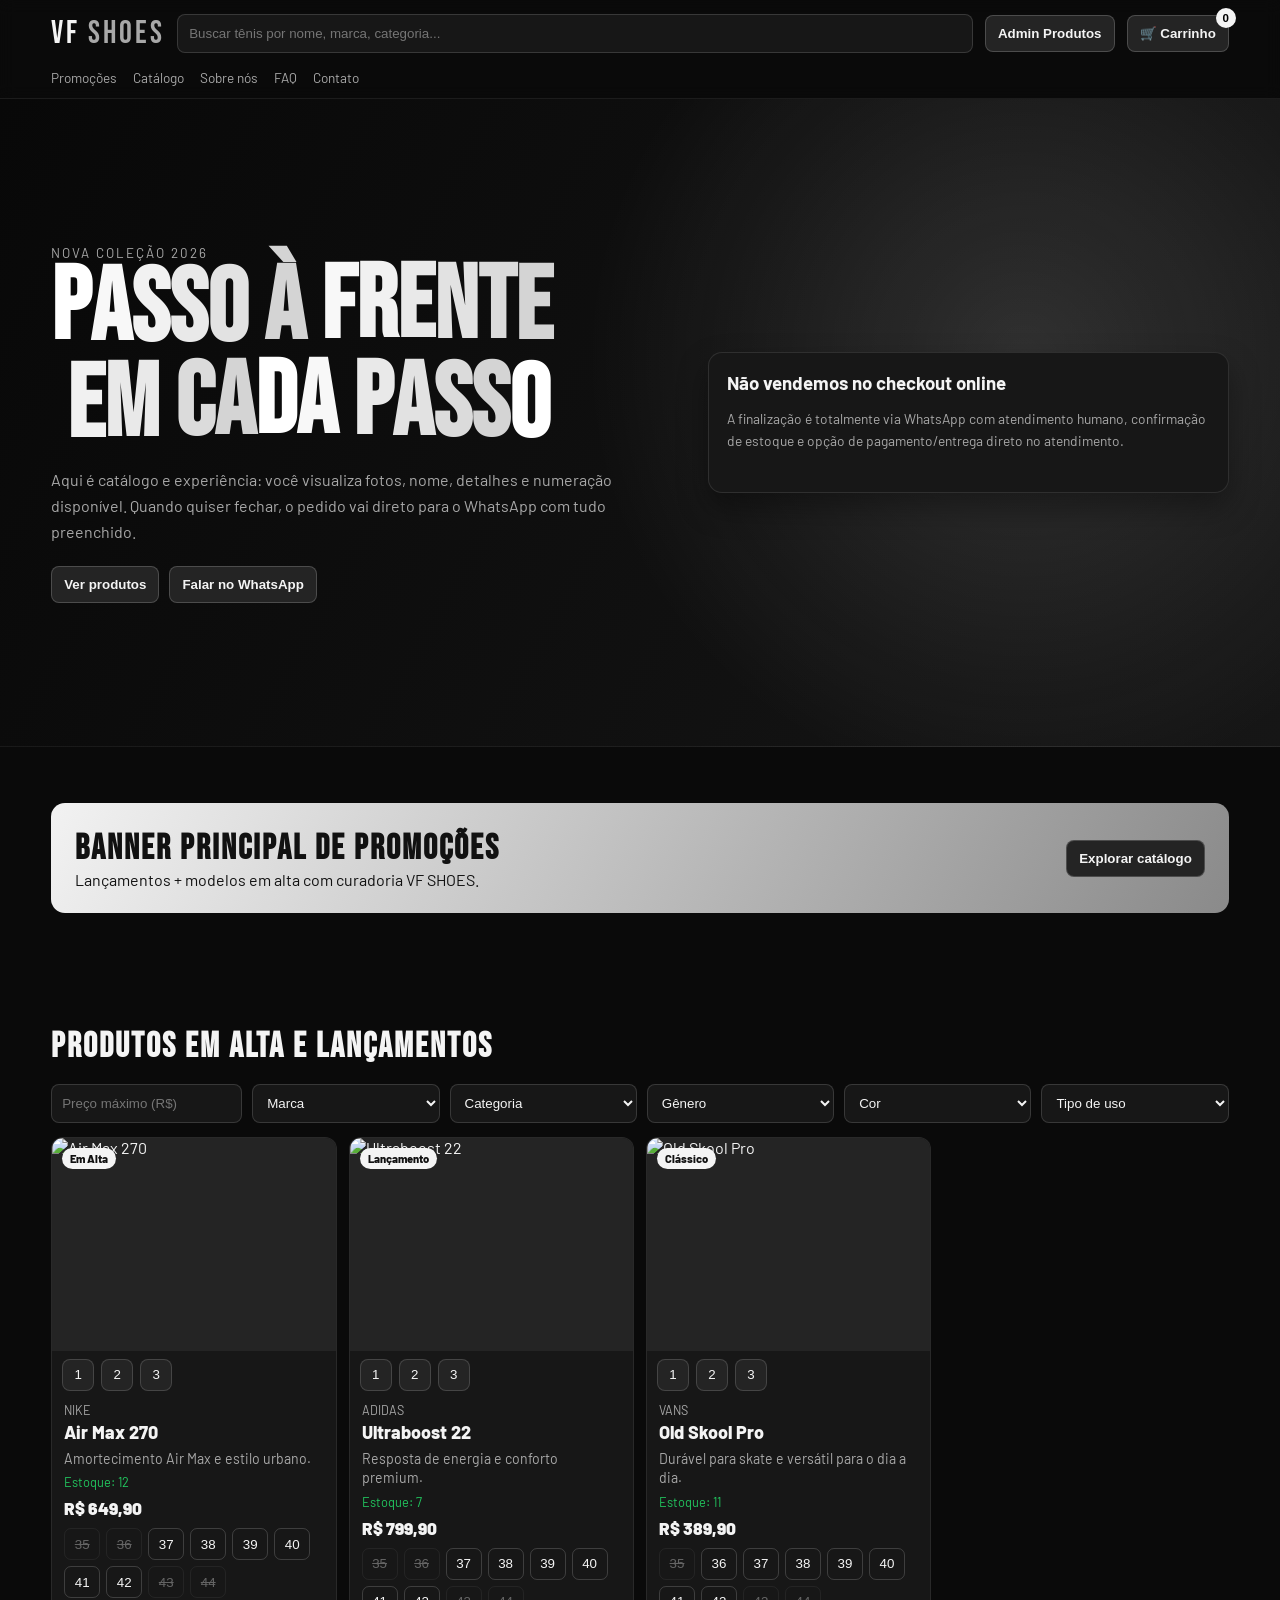
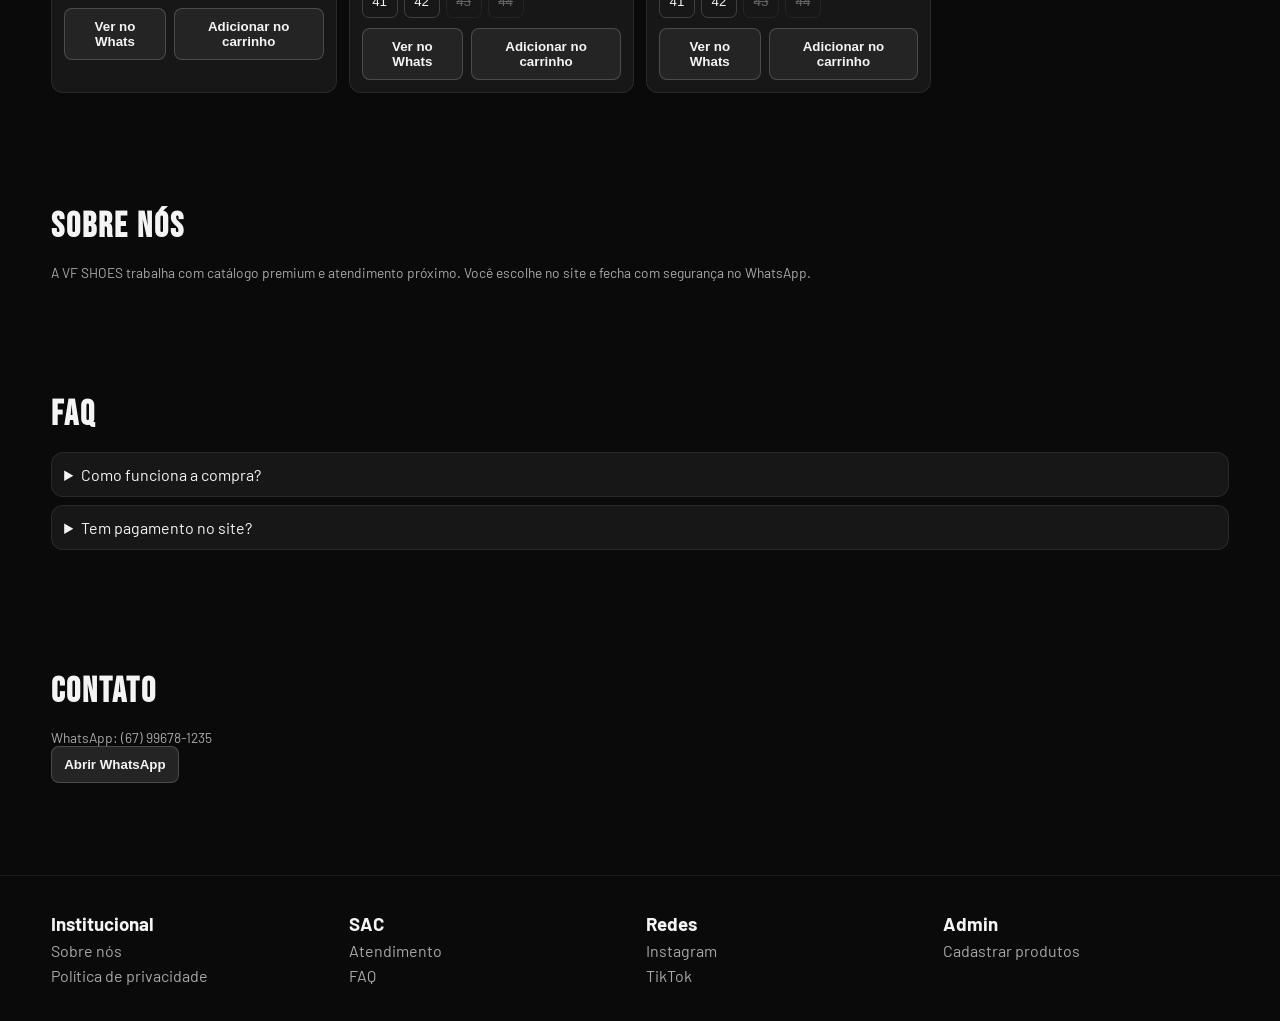
==== commit 76a2b815: "Split VF Shoes into storefront and product admin pages" ====
--- a/index.html
+++ b/index.html
@@ -3,792 +3,419 @@
 <head>
   <meta charset="UTF-8" />
   <meta name="viewport" content="width=device-width, initial-scale=1.0" />
-  <meta name="description" content="VF SHOES - Loja de tênis com catálogo premium, carrinho e finalização rápida via WhatsApp." />
-  <title>VF SHOES | Catálogo Premium de Tênis</title>
-  <link rel="preconnect" href="https://fonts.googleapis.com" />
-  <link rel="preconnect" href="https://fonts.gstatic.com" crossorigin />
-  <link href="https://fonts.googleapis.com/css2?family=Bebas+Neue&family=Barlow:wght@300;400;500;600;700;800;900&display=swap" rel="stylesheet" />
-
-  <!-- Schema.org -->
-  <script type="application/ld+json">
-  {
-    "@context": "https://schema.org",
-    "@type": "SportingGoodsStore",
-    "name": "VF SHOES",
-    "url": "https://vfshoes.com.br",
-    "description": "Catálogo premium de tênis com atendimento via WhatsApp.",
-    "sameAs": [
-      "https://instagram.com/vfshoes"
-    ],
-    "telephone": "+55 67 99678-1235"
-  }
-  </script>
-
-  <!-- Google Analytics (placeholder) -->
-  <script async src="https://www.googletagmanager.com/gtag/js?id=G-XXXXXXXXXX"></script>
-  <script>
-    window.dataLayer = window.dataLayer || [];
-    function gtag(){dataLayer.push(arguments);} // eslint-disable-line
-    gtag('js', new Date());
-    gtag('config', 'G-XXXXXXXXXX');
-  </script>
-
-  <!-- Meta Pixel (placeholder) -->
-  <script>
-    !(function(f,b,e,v,n,t,s){
-      if(f.fbq)return;n=f.fbq=function(){n.callMethod? n.callMethod.apply(n,arguments):n.queue.push(arguments)};
-      if(!f._fbq)f._fbq=n;n.push=n;n.loaded=!0;n.version='2.0';n.queue=[];
-      t=b.createElement(e);t.async=!0;t.src=v;s=b.getElementsByTagName(e)[0];s.parentNode.insertBefore(t,s)
-    })(window, document,'script','https://connect.facebook.net/en_US/fbevents.js');
-    fbq('init', '000000000000000');
-    fbq('track', 'PageView');
-  </script>
-
+  <meta name="description" content="VF SHOES - Catálogo de tênis com carrinho e finalização via WhatsApp." />
+  <title>VF SHOES | Catálogo</title>
+  <link rel="preconnect" href="https://fonts.googleapis.com">
+  <link rel="preconnect" href="https://fonts.gstatic.com" crossorigin>
+  <link href="https://fonts.googleapis.com/css2?family=Bebas+Neue&family=Barlow:wght@300;400;500;600;700;800;900&display=swap" rel="stylesheet">
   <style>
     :root {
-      --black: #0a0a0a;
-      --white: #f4f4f4;
-      --light: #b9b9b9;
-      --gray-1: #1a1a1a;
-      --gray-2: #252525;
-      --gray-3: #343434;
-      --success: #22c55e;
-      --danger: #ef4444;
-      --shadow: 0 10px 28px rgba(0,0,0,.35);
-    }
-
-    * { margin: 0; padding: 0; box-sizing: border-box; }
-    html { scroll-behavior: smooth; }
-    body { font-family: 'Barlow', sans-serif; background: var(--black); color: var(--white); overflow-x: hidden; }
-    img { max-width: 100%; display: block; }
-
-    .container { width: min(1240px, 92%); margin: 0 auto; }
-
-    header {
-      position: sticky; top: 0; z-index: 50;
-      background: rgba(10,10,10,.88);
-      backdrop-filter: blur(12px);
-      border-bottom: 1px solid rgba(255,255,255,.07);
-    }
-
-    .topbar {
-      display: grid;
-      grid-template-columns: auto 1fr auto auto;
-      gap: 16px;
-      align-items: center;
-      padding: 14px 0;
-    }
-
-    .logo { font-family: 'Bebas Neue', sans-serif; font-size: 2rem; letter-spacing: 3px; }
-    .logo span { color: var(--light); }
-
-    .search-wrap { position: relative; }
-    .search-input {
-      width: 100%; padding: 12px 14px;
-      background: var(--gray-1); border: 1px solid rgba(255,255,255,.15);
-      color: var(--white); border-radius: 8px;
-    }
-
-    .suggestions {
-      position: absolute; top: 106%; left: 0; right: 0;
-      background: var(--gray-1); border: 1px solid rgba(255,255,255,.12);
-      border-radius: 8px; overflow: hidden; display: none;
-    }
-    .suggestions.show { display: block; }
-    .suggestions button {
-      width: 100%; text-align: left; border: 0;
-      background: transparent; color: var(--white);
-      padding: 10px 12px; cursor: pointer;
-    }
-    .suggestions button:hover { background: var(--gray-2); }
-
-    .head-btn {
-      border: 1px solid rgba(255,255,255,.2); background: var(--gray-2);
-      color: var(--white); padding: 11px 14px; cursor: pointer; border-radius: 8px;
-      font-weight: 700; letter-spacing: .5px;
-    }
-
-    .cart-btn { position: relative; }
-    .cart-count {
-      position: absolute; top: -8px; right: -8px; width: 20px; height: 20px;
-      border-radius: 50%; background: var(--white); color: var(--black);
-      font-size: .72rem; font-weight: 900; display: grid; place-items: center;
-    }
-
-    nav ul { display: flex; list-style: none; gap: 18px; padding: 0 0 14px 0; }
-    nav a { color: var(--light); text-decoration: none; font-size: .85rem; text-transform: uppercase; letter-spacing: 1px; }
-
-    .hero {
-      min-height: 82vh; display: grid; align-items: center;
-      background:
-        radial-gradient(circle at 80% 40%, rgba(255,255,255,.12), transparent 40%),
-        linear-gradient(135deg, #090909, #161616);
-      border-bottom: 1px solid rgba(255,255,255,.08);
-    }
-
-    .hero-grid {
-      display: grid; grid-template-columns: 1.1fr .9fr; gap: 24px; align-items: center;
-      padding: 42px 0;
-    }
-
-    .hero h1 { font-family: 'Bebas Neue', sans-serif; font-size: clamp(3.5rem, 8vw, 7rem); line-height: .92; }
-    .hero h1 .letter { display: inline-block; transition: transform .2s ease, color .2s linear; }
-    .hero p { color: var(--light); font-size: 1.05rem; line-height: 1.6; margin: 16px 0 24px; max-width: 560px; }
-
-    .hero-cta { display: flex; gap: 12px; flex-wrap: wrap; }
-    .btn {
-      border: 1px solid rgba(255,255,255,.2); background: var(--gray-1); color: var(--white);
-      padding: 12px 18px; border-radius: 8px; cursor: pointer; font-weight: 700;
-    }
-    .btn.primary { background: linear-gradient(135deg, #f3f3f3, #c8c8c8); color: #111; border-color: transparent; }
-
-    .hero-media { border-radius: 12px; overflow: hidden; border: 1px solid rgba(255,255,255,.09); box-shadow: var(--shadow); }
-    .hero-media video { width: 100%; height: 100%; min-height: 360px; object-fit: cover; background: #111; }
-
-    .section { padding: 64px 0; }
-    .section h2 { font-family: 'Bebas Neue', sans-serif; letter-spacing: 2px; font-size: 2.3rem; margin-bottom: 18px; }
-
-    .promo-banner {
-      background: linear-gradient(135deg, #efefef, #7c7c7c);
-      color: #111; border-radius: 14px; padding: 28px;
-      display: flex; justify-content: space-between; align-items: center; gap: 12px;
-    }
-
-    .grid-4 { display: grid; grid-template-columns: repeat(4, 1fr); gap: 12px; }
-    .grid-3 { display: grid; grid-template-columns: repeat(3, 1fr); gap: 14px; }
-    .card {
-      background: var(--gray-1); border: 1px solid rgba(255,255,255,.08);
-      border-radius: 12px; overflow: hidden;
-    }
-
-    .cat { padding: 18px; text-align: center; font-weight: 700; }
-    .cat small { color: var(--light); display: block; margin-top: 6px; }
-
-    .filters {
-      display: grid; grid-template-columns: repeat(6, 1fr); gap: 10px; margin-bottom: 18px;
-    }
-    .filters select, .filters input {
-      background: var(--gray-1); border: 1px solid rgba(255,255,255,.15); color: var(--white);
-      border-radius: 8px; padding: 10px;
-    }
-
-    .products { display: grid; grid-template-columns: repeat(auto-fill, minmax(270px, 1fr)); gap: 12px; }
-
-    .product-img { aspect-ratio: 4 / 3; overflow: hidden; position: relative; background: var(--gray-2); }
-    .product-img img { width: 100%; height: 100%; object-fit: cover; transition: transform .5s ease; }
-    .product-img:hover img { transform: scale(1.1); }
-    .badge { position: absolute; top: 10px; left: 10px; background: var(--white); color: #111; font-size: .7rem; padding: 5px 8px; border-radius: 999px; font-weight: 800; }
-
-    .angles { display: flex; gap: 8px; padding: 8px 12px 0; }
-    .angles button {
-      width: 34px; height: 34px; border-radius: 8px; border: 1px solid rgba(255,255,255,.15);
-      background: var(--gray-2); color: var(--white); cursor: pointer;
-    }
-
-    .prod-body { padding: 12px; }
-    .brand { color: var(--light); font-size: .78rem; text-transform: uppercase; letter-spacing: .8px; }
-    .name { font-size: 1.15rem; font-weight: 800; margin: 4px 0; }
-    .stock { font-size: .8rem; }
-    .ok { color: var(--success); }
-    .low { color: #f59e0b; }
-
-    .price { font-size: 1.1rem; font-weight: 900; margin: 8px 0 4px; }
-    .installments { color: var(--light); font-size: .82rem; }
-
-    .size-list { display: flex; flex-wrap: wrap; gap: 7px; margin: 10px 0; }
-    .size-btn {
-      border: 1px solid rgba(255,255,255,.18); background: transparent; color: var(--white);
-      border-radius: 6px; width: 38px; height: 34px; cursor: pointer;
-    }
-    .size-btn.off { opacity: .35; text-decoration: line-through; cursor: not-allowed; }
-    .size-btn.active { background: var(--white); color: #111; }
-
-    .color-list { display: flex; gap: 8px; margin-bottom: 10px; }
-    .color-dot {
-      width: 20px; height: 20px; border-radius: 50%; border: 2px solid rgba(255,255,255,.55); cursor: pointer;
-    }
-
-    .prod-actions { display: flex; gap: 8px; }
-    .prod-actions button { flex: 1; }
-
-    .wishlist.active { border-color: transparent; background: #f43f5e; }
-
-    .reviews { display: grid; grid-template-columns: repeat(3, 1fr); gap: 12px; }
-    .review { padding: 14px; }
-    .review p { color: var(--light); font-size: .92rem; line-height: 1.5; margin-top: 8px; }
-
-    .two-col { display: grid; grid-template-columns: 1fr 1fr; gap: 14px; }
-
-    .table-wrap { overflow: auto; }
-    table { width: 100%; border-collapse: collapse; background: var(--gray-1); border-radius: 12px; overflow: hidden; }
-    th, td { border: 1px solid rgba(255,255,255,.08); padding: 10px; text-align: center; }
-    th { background: var(--gray-2); }
-
-    .brand-strip { display: flex; flex-wrap: wrap; gap: 8px; }
-    .brand-chip { background: var(--gray-1); border: 1px solid rgba(255,255,255,.1); padding: 10px 12px; border-radius: 999px; }
-
-    .seal-grid { display: grid; grid-template-columns: repeat(4, 1fr); gap: 10px; }
-    .seal { text-align: center; padding: 16px; }
-
-    .faq details { background: var(--gray-1); border: 1px solid rgba(255,255,255,.1); border-radius: 10px; padding: 12px 14px; margin-bottom: 8px; }
-
-    footer { border-top: 1px solid rgba(255,255,255,.08); padding: 40px 0; margin-top: 40px; }
-    .footer-grid { display: grid; grid-template-columns: repeat(4,1fr); gap: 16px; }
-    .footer-grid a { color: var(--light); text-decoration: none; display: block; margin-top: 6px; font-size: .9rem; }
-
-    .wa-float {
-      position: fixed; right: 18px; bottom: 18px;
-      width: 54px; height: 54px; border-radius: 50%;
-      display: grid; place-items: center;
-      text-decoration: none;
-      background: #25D366; color: #fff; font-size: 1.5rem;
-      box-shadow: var(--shadow); z-index: 60;
-    }
-
-    .cart-overlay {
-      position: fixed; inset: 0; background: rgba(0,0,0,.65); opacity: 0; pointer-events: none;
-      transition: .25s; z-index: 80;
-    }
-    .cart-overlay.open { opacity: 1; pointer-events: all; }
-
-    .cart {
-      position: absolute; right: 0; top: 0; height: 100%; width: min(460px, 100%);
-      background: var(--gray-1); border-left: 1px solid rgba(255,255,255,.1);
-      display: grid; grid-template-rows: auto 1fr auto;
-      transform: translateX(100%); transition: transform .3s ease;
-    }
-    .cart-overlay.open .cart { transform: translateX(0); }
-
-    .cart-head, .cart-foot { padding: 16px; border-bottom: 1px solid rgba(255,255,255,.08); }
-    .cart-foot { border-bottom: 0; border-top: 1px solid rgba(255,255,255,.08); }
-    .cart-items { padding: 12px 16px; overflow: auto; }
-    .item { display: grid; grid-template-columns: 56px 1fr auto; gap: 10px; align-items: center; padding: 10px 0; border-bottom: 1px solid rgba(255,255,255,.06); }
-    .item img { width: 56px; height: 56px; object-fit: cover; border-radius: 8px; }
-
-    .field { margin-top: 9px; display: grid; gap: 6px; }
-    .field input { width: 100%; padding: 10px; background: var(--gray-2); border: 1px solid rgba(255,255,255,.12); color: var(--white); border-radius: 8px; }
-
-    .muted { color: var(--light); font-size: .86rem; }
-
-    @media (max-width: 980px) {
-      .hero-grid, .two-col, .reviews, .footer-grid { grid-template-columns: 1fr; }
-      .grid-4 { grid-template-columns: repeat(2,1fr); }
-      .grid-3 { grid-template-columns: 1fr; }
-      .filters { grid-template-columns: repeat(2, 1fr); }
-      .seal-grid { grid-template-columns: repeat(2,1fr); }
-      .topbar { grid-template-columns: 1fr auto; }
-      .search-wrap { grid-column: 1 / -1; }
-      nav ul { overflow-x: auto; white-space: nowrap; }
+      --black:#0a0a0a;
+      --white:#f4f4f4;
+      --light:#a8a8a8;
+      --gray1:#171717;
+      --gray2:#242424;
+      --ok:#22c55e;
+      --shadow:0 14px 30px rgba(0,0,0,.35);
+    }
+    *{margin:0;padding:0;box-sizing:border-box}
+    body{font-family:'Barlow',sans-serif;background:var(--black);color:var(--white);overflow-x:hidden}
+    .container{width:min(1220px,92%);margin:auto}
+
+    header{position:sticky;top:0;z-index:50;background:rgba(10,10,10,.9);backdrop-filter:blur(8px);border-bottom:1px solid rgba(255,255,255,.08)}
+    .top{display:grid;grid-template-columns:auto 1fr auto auto;gap:12px;align-items:center;padding:14px 0}
+    .logo{font-family:'Bebas Neue',sans-serif;font-size:2rem;letter-spacing:3px}
+    .logo span{color:var(--light)}
+    .search-wrap{position:relative}
+    .search{width:100%;padding:11px;border-radius:8px;background:var(--gray1);border:1px solid rgba(255,255,255,.14);color:var(--white)}
+    .suggestions{position:absolute;top:104%;left:0;right:0;background:var(--gray1);border:1px solid rgba(255,255,255,.12);border-radius:8px;display:none;overflow:hidden}
+    .suggestions.show{display:block}
+    .suggestions button{display:block;width:100%;text-align:left;background:none;border:0;color:var(--white);padding:9px 11px;cursor:pointer}
+    .suggestions button:hover{background:var(--gray2)}
+    .btn{border:1px solid rgba(255,255,255,.18);background:var(--gray2);color:var(--white);padding:10px 12px;border-radius:8px;cursor:pointer;font-weight:700}
+    .cart-btn{position:relative}
+    .cart-count{position:absolute;top:-8px;right:-8px;width:20px;height:20px;border-radius:50%;background:var(--white);color:#000;font-size:.72rem;font-weight:900;display:grid;place-items:center}
+    nav ul{display:flex;list-style:none;gap:16px;padding-bottom:12px;overflow:auto}
+    nav a{text-decoration:none;color:var(--light);font-size:.85rem;white-space:nowrap}
+
+    .hero{min-height:72vh;display:grid;align-items:center;background:radial-gradient(circle at 80% 40%,rgba(255,255,255,.13),transparent 40%),linear-gradient(120deg,#080808,#161616);border-bottom:1px solid rgba(255,255,255,.07)}
+    .hero-wrap{display:grid;grid-template-columns:1.1fr .9fr;gap:20px;align-items:center;padding:36px 0}
+    h1{font-family:'Bebas Neue',sans-serif;font-size:clamp(3rem,8vw,6.4rem);line-height:.94}
+    h1 .letter{display:inline-block;transition:transform .2s,color .2s}
+    .hero p{color:var(--light);line-height:1.6;margin:14px 0 22px}
+    .hero-card{background:var(--gray1);border:1px solid rgba(255,255,255,.1);border-radius:14px;padding:18px;box-shadow:var(--shadow)}
+
+    .section{padding:56px 0}
+    .section h2{font-family:'Bebas Neue',sans-serif;font-size:2.2rem;letter-spacing:2px;margin-bottom:16px}
+    .banner{background:linear-gradient(120deg,#f2f2f2,#8a8a8a);color:#111;border-radius:14px;padding:24px;display:flex;justify-content:space-between;gap:16px;align-items:center}
+
+    .filters{display:grid;grid-template-columns:repeat(6,1fr);gap:10px;margin-bottom:14px}
+    .filters select,.filters input{padding:10px;background:var(--gray1);border:1px solid rgba(255,255,255,.14);color:var(--white);border-radius:8px}
+
+    .grid{display:grid;grid-template-columns:repeat(auto-fill,minmax(270px,1fr));gap:12px}
+    .card{background:var(--gray1);border:1px solid rgba(255,255,255,.08);border-radius:12px;overflow:hidden}
+    .img{aspect-ratio:4/3;background:var(--gray2);position:relative;overflow:hidden}
+    .img img{width:100%;height:100%;object-fit:cover;transition:transform .5s}
+    .img:hover img{transform:scale(1.09)}
+    .badge{position:absolute;top:10px;left:10px;background:var(--white);color:#111;font-size:.7rem;font-weight:800;padding:4px 8px;border-radius:99px}
+    .angles{display:flex;gap:7px;padding:8px 10px 0}
+    .angles button{width:32px;height:32px;border-radius:8px;background:var(--gray2);color:var(--white);border:1px solid rgba(255,255,255,.15);cursor:pointer}
+    .body{padding:12px}
+    .brand{font-size:.78rem;color:var(--light);text-transform:uppercase}
+    .name{font-weight:800;font-size:1.12rem;margin:4px 0}
+    .details{font-size:.88rem;color:var(--light);line-height:1.4;margin:6px 0}
+    .price{font-weight:900;font-size:1.08rem;margin:8px 0}
+    .stock{font-size:.8rem;color:var(--ok)}
+    .sizes{display:flex;flex-wrap:wrap;gap:6px;margin:10px 0}
+    .size{width:36px;height:32px;border-radius:7px;border:1px solid rgba(255,255,255,.17);background:transparent;color:var(--white);cursor:pointer}
+    .size.off{opacity:.35;text-decoration:line-through;cursor:not-allowed}
+    .size.active{background:var(--white);color:#111}
+    .actions{display:flex;gap:8px}
+
+    .cart-overlay{position:fixed;inset:0;background:rgba(0,0,0,.65);opacity:0;pointer-events:none;transition:.25s;z-index:80}
+    .cart-overlay.open{opacity:1;pointer-events:auto}
+    .cart{position:absolute;right:0;top:0;height:100%;width:min(460px,100%);background:var(--gray1);transform:translateX(100%);transition:.28s;display:grid;grid-template-rows:auto 1fr auto;border-left:1px solid rgba(255,255,255,.1)}
+    .cart-overlay.open .cart{transform:translateX(0)}
+    .cart-head,.cart-foot{padding:14px;border-bottom:1px solid rgba(255,255,255,.08)}
+    .cart-foot{border-top:1px solid rgba(255,255,255,.08);border-bottom:0}
+    .cart-items{padding:10px 14px;overflow:auto}
+    .item{display:grid;grid-template-columns:54px 1fr auto;gap:9px;align-items:center;padding:9px 0;border-bottom:1px solid rgba(255,255,255,.06)}
+    .item img{width:54px;height:54px;border-radius:8px;object-fit:cover}
+    .muted{color:var(--light);font-size:.86rem}
+
+    footer{padding:36px 0;border-top:1px solid rgba(255,255,255,.08);margin-top:36px}
+    .foot-grid{display:grid;grid-template-columns:repeat(4,1fr);gap:12px}
+    .foot-grid a{display:block;color:var(--light);text-decoration:none;margin-top:6px}
+
+    @media (max-width:980px){
+      .top{grid-template-columns:1fr auto;}
+      .search-wrap{grid-column:1/-1}
+      .hero-wrap{grid-template-columns:1fr}
+      .filters{grid-template-columns:repeat(2,1fr)}
+      .foot-grid{grid-template-columns:1fr}
     }
   </style>
 </head>
 <body>
   <header>
     <div class="container">
-      <div class="topbar">
+      <div class="top">
         <div class="logo">VF <span>SHOES</span></div>
-
         <div class="search-wrap">
-          <input id="searchInput" class="search-input" placeholder="Buscar por modelo, marca ou tecnologia..." />
+          <input id="searchInput" class="search" placeholder="Buscar tênis por nome, marca, categoria...">
           <div id="suggestions" class="suggestions"></div>
         </div>
-
-        <button class="head-btn" onclick="toggleWishlistOnly()">❤ Favoritos</button>
-        <button class="head-btn cart-btn" onclick="openCart()">🛒 Carrinho <span id="cartCount" class="cart-count">0</span></button>
-      </div>
-
+        <button class="btn" onclick="location.href='admin.html'">Admin Produtos</button>
+        <button class="btn cart-btn" onclick="openCart()">🛒 Carrinho <span id="cartCount" class="cart-count">0</span></button>
+      </div>
       <nav>
         <ul>
           <li><a href="#promo">Promoções</a></li>
-          <li><a href="#categorias">Categorias</a></li>
-          <li><a href="#produtos">Produtos</a></li>
-          <li><a href="#marcas">Marcas</a></li>
-          <li><a href="#sobre">Sobre Nós</a></li>
+          <li><a href="#produtos">Catálogo</a></li>
+          <li><a href="#sobre">Sobre nós</a></li>
           <li><a href="#faq">FAQ</a></li>
-          <li><a href="#contato">Atendimento</a></li>
+          <li><a href="#contato">Contato</a></li>
         </ul>
       </nav>
     </div>
   </header>
 
   <section class="hero">
-    <div class="container hero-grid">
+    <div class="container hero-wrap">
       <div>
-        <small style="color:var(--light); letter-spacing:2px; text-transform:uppercase;">Coleção Premium 2026</small>
-        <h1 id="heroTitle">PASSO À FRENTE <br /> NO SEU ESTILO</h1>
-        <p>Visual inspirado em grandes marcas esportivas, catálogo completo, filtros avançados e compra finalizada no WhatsApp com modelo, tamanho e valor já preenchidos.</p>
-        <div class="hero-cta">
-          <button class="btn primary" onclick="jump('produtos')">Ver lançamentos</button>
-          <button class="btn" onclick="jump('sizeTable')">Tabela de tamanhos</button>
+        <small style="letter-spacing:2px;color:var(--light);text-transform:uppercase">Nova coleção 2026</small>
+        <h1 id="heroTitle">PASSO À FRENTE <br> EM CADA PASSO</h1>
+        <p>Aqui é catálogo e experiência: você visualiza fotos, nome, detalhes e numeração disponível. Quando quiser fechar, o pedido vai direto para o WhatsApp com tudo preenchido.</p>
+        <div style="display:flex;gap:10px;flex-wrap:wrap">
+          <button class="btn" onclick="jump('produtos')">Ver produtos</button>
+          <button class="btn" onclick="openWhatsAppDirect()">Falar no WhatsApp</button>
         </div>
       </div>
-      <div class="hero-media card">
-        <video controls preload="metadata" poster="https://images.unsplash.com/photo-1608231387042-66d1773070a5?q=80&w=1600&auto=format&fit=crop">
-          <source src="https://cdn.coverr.co/videos/coverr-a-futuristic-sneaker-1740/1080p.mp4" type="video/mp4" />
-        </video>
+      <div class="hero-card">
+        <h3 style="margin-bottom:8px">Não vendemos no checkout online</h3>
+        <p class="muted">A finalização é totalmente via WhatsApp com atendimento humano, confirmação de estoque e opção de pagamento/entrega direto no atendimento.</p>
       </div>
     </div>
   </section>
 
   <main class="container">
     <section id="promo" class="section">
-      <div class="promo-banner">
+      <div class="banner">
         <div>
-          <h2>Banner principal de promoções</h2>
-          <p>Até 12x sem juros no cartão • Frete rápido • Atendimento humano no WhatsApp.</p>
+          <h2 style="margin:0">Banner principal de promoções</h2>
+          <p>Lançamentos + modelos em alta com curadoria VF SHOES.</p>
         </div>
-        <button class="btn" onclick="jump('produtos')">Comprar pelo WhatsApp</button>
+        <button class="btn" onclick="jump('produtos')">Explorar catálogo</button>
       </div>
     </section>
 
-    <section id="categorias" class="section">
-      <h2>Categorias em destaque</h2>
-      <div class="grid-4">
-        <article class="card cat">Corrida <small>Performance e conforto</small></article>
-        <article class="card cat">Lifestyle <small>Dia a dia urbano</small></article>
-        <article class="card cat">Skate <small>Durabilidade e grip</small></article>
-        <article class="card cat">Academia <small>Estabilidade total</small></article>
-      </div>
-    </section>
-
     <section id="produtos" class="section">
-      <h2>Produtos em alta & lançamentos</h2>
-
+      <h2>Produtos em alta e lançamentos</h2>
       <div class="filters">
-        <input id="filterPrice" type="number" placeholder="Preço máx (R$)" />
+        <input id="filterPrice" type="number" placeholder="Preço máximo (R$)">
         <select id="filterBrand"><option value="all">Marca</option></select>
-        <select id="filterCategory"><option value="all">Categoria</option><option>Corrida</option><option>Lifestyle</option><option>Skate</option><option>Academia</option></select>
+        <select id="filterCategory"><option value="all">Categoria</option></select>
         <select id="filterGender"><option value="all">Gênero</option><option>Masculino</option><option>Feminino</option><option>Unissex</option></select>
         <select id="filterColor"><option value="all">Cor</option><option>Preto</option><option>Branco</option><option>Cinza</option><option>Preto/Branco</option></select>
         <select id="filterUse"><option value="all">Tipo de uso</option><option>Treino</option><option>Casual</option><option>Competição</option><option>Skate</option></select>
       </div>
-
-      <div id="products" class="products"></div>
+      <div id="products" class="grid"></div>
     </section>
 
-    <section id="sizeTable" class="section two-col">
-      <div>
-        <h2>Tabela de conversão de tamanhos</h2>
-        <div class="table-wrap">
-          <table>
-            <thead><tr><th>BR</th><th>US</th><th>EU</th><th>CM</th></tr></thead>
-            <tbody>
-              <tr><td>36</td><td>5</td><td>38</td><td>23,5</td></tr>
-              <tr><td>38</td><td>7</td><td>40</td><td>25,0</td></tr>
-              <tr><td>40</td><td>8,5</td><td>42</td><td>26,5</td></tr>
-              <tr><td>42</td><td>10</td><td>44</td><td>28,0</td></tr>
-              <tr><td>44</td><td>11,5</td><td>46</td><td>29,5</td></tr>
-            </tbody>
-          </table>
-        </div>
-      </div>
-      <div>
-        <h2>Descrição técnica & uso</h2>
-        <div class="card" style="padding:16px;">
-          <p><strong>Materiais:</strong> mesh respirável, couro premium e espuma de alta resposta.</p>
-          <p><strong>Tecnologias:</strong> amortecimento responsivo, placa estável e sola aderente.</p>
-          <p><strong>Peso médio:</strong> 280g (nº 40).</p>
-          <p><strong>Indicação de uso:</strong> corrida leve, treino funcional, caminhada e uso urbano.</p>
-        </div>
-      </div>
+    <section id="sobre" class="section">
+      <h2>Sobre nós</h2>
+      <p class="muted">A VF SHOES trabalha com catálogo premium e atendimento próximo. Você escolhe no site e fecha com segurança no WhatsApp.</p>
     </section>
 
-    <section class="section">
-      <h2>Avaliações e comentários</h2>
-      <div class="reviews">
-        <article class="card review"><strong>★★★★★ — Lucas P.</strong><p>Confortável e muito bonito. Atendimento no WhatsApp foi rápido.</p></article>
-        <article class="card review"><strong>★★★★☆ — Maria S.</strong><p>Chegou certinho, material top e numeração bateu com a tabela.</p></article>
-        <article class="card review"><strong>★★★★★ — João R.</strong><p>Curti a experiência do site e finalizar no WhatsApp foi muito prático.</p></article>
-      </div>
+    <section id="faq" class="section">
+      <h2>FAQ</h2>
+      <details class="card" style="padding:12px;margin-bottom:8px"><summary>Como funciona a compra?</summary><p class="muted">Você monta o carrinho e finaliza clicando em "Finalizar no WhatsApp".</p></details>
+      <details class="card" style="padding:12px;margin-bottom:8px"><summary>Tem pagamento no site?</summary><p class="muted">Não. O pagamento e envio são tratados no atendimento via WhatsApp.</p></details>
     </section>
 
-    <section class="section">
-      <h2>Produtos relacionados</h2>
-      <div id="related" class="grid-3"></div>
-    </section>
-
-    <section id="marcas" class="section">
-      <h2>Marcas parceiras</h2>
-      <div class="brand-strip">
-        <span class="brand-chip">Nike</span>
-        <span class="brand-chip">Adidas</span>
-        <span class="brand-chip">New Balance</span>
-        <span class="brand-chip">Puma</span>
-        <span class="brand-chip">Vans</span>
-        <span class="brand-chip">Asics</span>
-      </div>
-    </section>
-
-    <section class="section">
-      <h2>Selos de segurança & pagamento</h2>
-      <div class="seal-grid">
-        <article class="card seal">🔒 SSL Seguro</article>
-        <article class="card seal">✅ Loja Verificada</article>
-        <article class="card seal">💳 Pix, Cartão e Boleto</article>
-        <article class="card seal">🚚 Envio com rastreio</article>
-      </div>
-    </section>
-
-    <section id="sobre" class="section two-col">
-      <div class="card" style="padding:16px;">
-        <h2>Sobre nós</h2>
-        <p class="muted">A VF SHOES nasceu para unir estilo e performance. Trabalhamos com curadoria de modelos em alta, com atendimento próximo e transparente.</p>
-      </div>
-      <div class="card" style="padding:16px;">
-        <h2>Trocas, envio e pagamentos</h2>
-        <p class="muted">Trocas em até 7 dias corridos após recebimento. Envio para todo o Brasil com código de rastreio. Pagamento por Pix, cartão e boleto.</p>
-      </div>
-    </section>
-
-    <section id="faq" class="section faq">
-      <h2>FAQ</h2>
-      <details><summary>Como funciona a compra?</summary><p class="muted">Você monta seu carrinho no site e finaliza no WhatsApp com os itens já preenchidos.</p></details>
-      <details><summary>Tem checkout online?</summary><p class="muted">Não. O checkout final é via WhatsApp para atendimento personalizado.</p></details>
-      <details><summary>Posso salvar meu carrinho?</summary><p class="muted">Sim, ele fica salvo automaticamente no seu navegador.</p></details>
-    </section>
-
-    <section id="contato" class="section card" style="padding:16px;">
-      <h2>Atendimento (chat e WhatsApp)</h2>
-      <p class="muted">WhatsApp: (67) 99678-1235 • Horário: Seg-Sáb 09h às 20h</p>
-      <button class="btn" onclick="openWhatsAppDirect()">Falar agora no WhatsApp</button>
+    <section id="contato" class="section">
+      <h2>Contato</h2>
+      <p class="muted">WhatsApp: (67) 99678-1235</p>
+      <button class="btn" onclick="openWhatsAppDirect()">Abrir WhatsApp</button>
     </section>
   </main>
 
   <footer>
-    <div class="container footer-grid">
-      <div>
-        <h3>Institucional</h3>
-        <a href="#sobre">Sobre nós</a>
-        <a href="#">Política de privacidade</a>
-      </div>
-      <div>
-        <h3>SAC</h3>
-        <a href="#contato">Atendimento</a>
-        <a href="#faq">FAQ</a>
-      </div>
-      <div>
-        <h3>Redes sociais</h3>
-        <a href="#">Instagram</a>
-        <a href="#">TikTok</a>
-      </div>
-      <div>
-        <h3>Informações</h3>
-        <a href="#">Trocas e devoluções</a>
-        <a href="#">Formas de envio</a>
-      </div>
+    <div class="container foot-grid">
+      <div><h3>Institucional</h3><a href="#sobre">Sobre nós</a><a href="#">Política de privacidade</a></div>
+      <div><h3>SAC</h3><a href="#contato">Atendimento</a><a href="#faq">FAQ</a></div>
+      <div><h3>Redes</h3><a href="#">Instagram</a><a href="#">TikTok</a></div>
+      <div><h3>Admin</h3><a href="admin.html">Cadastrar produtos</a></div>
     </div>
   </footer>
 
-  <a class="wa-float" href="#" onclick="openWhatsAppDirect(); return false;">💬</a>
-
-  <div id="cartOverlay" class="cart-overlay" onclick="closeCartByOverlay(event)">
+  <div id="cartOverlay" class="cart-overlay" onclick="closeCartOverlay(event)">
     <aside class="cart">
       <div class="cart-head">
-        <strong style="font-size:1.2rem;">Seu carrinho</strong>
+        <strong>Carrinho VF SHOES</strong>
         <button class="btn" style="float:right" onclick="closeCart()">Fechar</button>
       </div>
       <div id="cartItems" class="cart-items"></div>
       <div class="cart-foot">
-        <div class="field">
-          <label>Cupom</label>
-          <input id="coupon" placeholder="Ex: VF10" />
-        </div>
-        <div class="field">
-          <label>CEP para frete</label>
-          <input id="zip" placeholder="00000-000" />
-        </div>
-        <p class="muted" id="freightResult">Frete: informe o CEP.</p>
-        <p style="margin-top:8px; font-weight:800;">Total: <span id="cartTotal">R$ 0,00</span></p>
-        <div class="prod-actions" style="margin-top:10px;">
-          <button class="btn" onclick="calcFreight()">Calcular frete</button>
-          <button class="btn primary" onclick="checkoutWhatsApp()">Checkout simples</button>
-        </div>
+        <p style="font-weight:800">Total: <span id="cartTotal">R$ 0,00</span></p>
+        <button class="btn" style="width:100%;margin-top:10px" onclick="checkoutWhatsApp()">Finalizar no WhatsApp</button>
       </div>
     </aside>
   </div>
 
   <script>
     const WHATSAPP_NUM = '5567996781235';
-    const suggestions = ['Air Max', 'Ultraboost', 'Casual', 'Corrida', 'Skate', 'New Balance'];
-
-    const products = [
-      { id: 1, brand: 'Nike', name: 'Air Max 270', price: 649.9, category: 'Corrida', gender: 'Unissex', use: 'Treino', color: 'Preto/Branco', badge: 'Em alta', stock: 12, sizes: [36,37,38,39,40,41,42], unavailable:[43,44], images: ['https://images.unsplash.com/photo-1542291026-7eec264c27ff?q=80&w=1200&auto=format&fit=crop','https://images.unsplash.com/photo-1605348532760-6753d2c43329?q=80&w=1200&auto=format&fit=crop','https://images.unsplash.com/photo-1600185365483-26d7a4cc7519?q=80&w=1200&auto=format&fit=crop'] },
-      { id: 2, brand: 'Adidas', name: 'Ultraboost 22', price: 799.9, category: 'Corrida', gender: 'Feminino', use: 'Competição', color: 'Branco', badge: 'Lançamento', stock: 7, sizes: [37,38,39,40,41,42], unavailable:[36], images: ['https://images.unsplash.com/photo-1597248881519-db089d3744a5?q=80&w=1200&auto=format&fit=crop','https://images.unsplash.com/photo-1600180758895-9e8ef6a2dbe4?q=80&w=1200&auto=format&fit=crop','https://images.unsplash.com/photo-1525966222134-fcfa99b8ae77?q=80&w=1200&auto=format&fit=crop'] },
-      { id: 3, brand: 'New Balance', name: '574 Classic', price: 459.9, category: 'Lifestyle', gender: 'Masculino', use: 'Casual', color: 'Cinza', badge: 'Clássico', stock: 18, sizes: [38,39,40,41,42,43,44], unavailable:[36,37], images: ['https://images.unsplash.com/photo-1549298916-f52d724204b4?q=80&w=1200&auto=format&fit=crop','https://images.unsplash.com/photo-1600180758890-6f93df9f5af7?q=80&w=1200&auto=format&fit=crop','https://images.unsplash.com/photo-1556906781-9a412961c28c?q=80&w=1200&auto=format&fit=crop'] },
-      { id: 4, brand: 'Puma', name: 'RS-X Efekt', price: 529.9, category: 'Academia', gender: 'Unissex', use: 'Treino', color: 'Preto', badge: 'Novo', stock: 5, sizes: [37,38,39,40,41,42], unavailable:[43,44], images: ['https://images.unsplash.com/photo-1460353581641-37baddab0fa2?q=80&w=1200&auto=format&fit=crop','https://images.unsplash.com/photo-1511556532299-8f662fc26c06?q=80&w=1200&auto=format&fit=crop','https://images.unsplash.com/photo-1518049362265-d5b2a6467637?q=80&w=1200&auto=format&fit=crop'] },
-      { id: 5, brand: 'Vans', name: 'Old Skool Pro', price: 389.9, category: 'Skate', gender: 'Unissex', use: 'Skate', color: 'Preto', badge: 'Skate', stock: 11, sizes: [36,37,38,39,40,41,42], unavailable:[43], images: ['https://images.unsplash.com/photo-1560769629-975ec94e6a86?q=80&w=1200&auto=format&fit=crop','https://images.unsplash.com/photo-1584735175097-719d848f8449?q=80&w=1200&auto=format&fit=crop','https://images.unsplash.com/photo-1575537302964-96cd47c06b1b?q=80&w=1200&auto=format&fit=crop'] }
+    const DEFAULT_PRODUCTS = [
+      { id: 1, brand:'Nike', name:'Air Max 270', price:649.9, category:'Corrida', gender:'Unissex', use:'Treino', color:'Preto/Branco', stock:12, badge:'Em Alta', details:'Amortecimento Air Max e estilo urbano.', sizes:[37,38,39,40,41,42], images:['https://images.unsplash.com/photo-1542291026-7eec264c27ff?q=80&w=1200&auto=format&fit=crop','https://images.unsplash.com/photo-1600185365483-26d7a4cc7519?q=80&w=1200&auto=format&fit=crop','https://images.unsplash.com/photo-1605348532760-6753d2c43329?q=80&w=1200&auto=format&fit=crop'] },
+      { id: 2, brand:'Adidas', name:'Ultraboost 22', price:799.9, category:'Corrida', gender:'Feminino', use:'Competição', color:'Branco', stock:7, badge:'Lançamento', details:'Resposta de energia e conforto premium.', sizes:[37,38,39,40,41,42], images:['https://images.unsplash.com/photo-1597248881519-db089d3744a5?q=80&w=1200&auto=format&fit=crop','https://images.unsplash.com/photo-1525966222134-fcfa99b8ae77?q=80&w=1200&auto=format&fit=crop','https://images.unsplash.com/photo-1600180758895-9e8ef6a2dbe4?q=80&w=1200&auto=format&fit=crop'] },
+      { id: 3, brand:'Vans', name:'Old Skool Pro', price:389.9, category:'Skate', gender:'Unissex', use:'Skate', color:'Preto', stock:11, badge:'Clássico', details:'Durável para skate e versátil para o dia a dia.', sizes:[36,37,38,39,40,41,42], images:['https://images.unsplash.com/photo-1560769629-975ec94e6a86?q=80&w=1200&auto=format&fit=crop','https://images.unsplash.com/photo-1584735175097-719d848f8449?q=80&w=1200&auto=format&fit=crop','https://images.unsplash.com/photo-1575537302964-96cd47c06b1b?q=80&w=1200&auto=format&fit=crop'] }
     ];
 
+    function getProducts() {
+      const stored = JSON.parse(localStorage.getItem('vf_products_custom') || 'null');
+      return stored && stored.length ? stored : DEFAULT_PRODUCTS;
+    }
+
+    let products = getProducts();
     let cart = JSON.parse(localStorage.getItem('vf_cart') || '[]');
-    let favoritesOnly = false;
-    const favoriteSet = new Set(JSON.parse(localStorage.getItem('vf_favs') || '[]'));
 
     const byId = (id) => document.getElementById(id);
-    const money = (v) => `R$ ${v.toFixed(2).replace('.', ',')}`;
-
-    function splitHeroLetters() {
-      const title = byId('heroTitle');
-      const text = title.innerHTML.replace('<br>', '\n');
-      title.innerHTML = text.split('').map((c) => {
+    const money = (v) => `R$ ${Number(v).toFixed(2).replace('.', ',')}`;
+
+    function splitTitle() {
+      const el = byId('heroTitle');
+      const text = el.innerHTML.replace('<br>', '\n');
+      el.innerHTML = text.split('').map((c) => {
         if (c === '\n') return '<br>';
         if (c === ' ') return '<span class="letter">&nbsp;</span>';
         return `<span class="letter">${c}</span>`;
       }).join('');
     }
 
-    function animateTitleByScroll() {
+    function animateTitle() {
       const letters = document.querySelectorAll('.letter');
-      const progress = Math.min(window.scrollY / Math.max(document.body.scrollHeight - innerHeight, 1), 1);
-      letters.forEach((el, i) => {
-        const t = Math.max(0, Math.min(1, progress + (i % 7) * .06));
+      const p = Math.min(scrollY / Math.max(document.body.scrollHeight - innerHeight, 1), 1);
+      letters.forEach((l, i) => {
+        const t = Math.min(1, p + (i % 7) * .06);
         const c = Math.round(255 - t * 120);
-        el.style.color = `rgb(${c},${c},${c})`;
-        el.style.transform = `translateY(${Math.sin((progress * 9) + i * .5) * 1.8}px)`;
+        l.style.color = `rgb(${c},${c},${c})`;
+        l.style.transform = `translateY(${Math.sin(p * 10 + i * .5) * 1.8}px)`;
       });
     }
 
-    function renderBrandOptions() {
-      const brands = [...new Set(products.map(p => p.brand))];
+    function initFilterOptions() {
+      const brands = [...new Set(products.map((p) => p.brand))];
+      const cats = [...new Set(products.map((p) => p.category))];
       byId('filterBrand').innerHTML = '<option value="all">Marca</option>' + brands.map((b) => `<option>${b}</option>`).join('');
-    }
-
-    function getSelectedFilters() {
+      byId('filterCategory').innerHTML = '<option value="all">Categoria</option>' + cats.map((c) => `<option>${c}</option>`).join('');
+    }
+
+    function filters() {
       return {
         q: byId('searchInput').value.toLowerCase().trim(),
+        price: Number(byId('filterPrice').value || Infinity),
         brand: byId('filterBrand').value,
-        category: byId('filterCategory').value,
+        cat: byId('filterCategory').value,
         gender: byId('filterGender').value,
         color: byId('filterColor').value,
-        use: byId('filterUse').value,
-        maxPrice: Number(byId('filterPrice').value || Infinity)
+        use: byId('filterUse').value
       };
     }
 
     function applyFilters() {
-      const f = getSelectedFilters();
+      const f = filters();
       return products.filter((p) => {
-        const matchText = !f.q || `${p.brand} ${p.name} ${p.category} ${p.use}`.toLowerCase().includes(f.q);
-        const matchBrand = f.brand === 'all' || p.brand === f.brand;
-        const matchCategory = f.category === 'all' || p.category === f.category;
-        const matchGender = f.gender === 'all' || p.gender === f.gender;
-        const matchColor = f.color === 'all' || p.color === f.color;
-        const matchUse = f.use === 'all' || p.use === f.use;
-        const matchPrice = p.price <= f.maxPrice;
-        const matchFav = !favoritesOnly || favoriteSet.has(p.id);
-        return matchText && matchBrand && matchCategory && matchGender && matchColor && matchUse && matchPrice && matchFav;
+        const text = `${p.brand} ${p.name} ${p.category} ${p.details} ${p.use}`.toLowerCase();
+        return (!f.q || text.includes(f.q))
+          && p.price <= f.price
+          && (f.brand === 'all' || p.brand === f.brand)
+          && (f.cat === 'all' || p.category === f.cat)
+          && (f.gender === 'all' || p.gender === f.gender)
+          && (f.color === 'all' || p.color === f.color)
+          && (f.use === 'all' || p.use === f.use);
       });
     }
 
     function renderProducts() {
-      const filtered = applyFilters();
-      byId('products').innerHTML = filtered.map((p) => `
+      const list = applyFilters();
+      byId('products').innerHTML = list.map((p) => `
         <article class="card">
-          <div class="product-img">
-            <img loading="lazy" src="${p.images[0]}" alt="${p.name}" id="img-${p.id}" />
-            <span class="badge">${p.badge}</span>
+          <div class="img">
+            <img src="${p.images[0]}" alt="${p.name}" id="img-${p.id}" loading="lazy" />
+            <span class="badge">${p.badge || 'Destaque'}</span>
           </div>
-
-          <div class="angles">
-            ${p.images.map((_, idx) => `<button onclick="swapAngle(${p.id}, ${idx})">${idx + 1}</button>`).join('')}
-          </div>
-
-          <div class="prod-body">
+          <div class="angles">${(p.images || []).map((_,i)=>`<button onclick="swapImg(${p.id},${i})">${i+1}</button>`).join('')}</div>
+          <div class="body">
             <div class="brand">${p.brand}</div>
             <h3 class="name">${p.name}</h3>
-            <div class="stock ${p.stock > 7 ? 'ok' : 'low'}">${p.stock > 7 ? 'Estoque disponível' : 'Últimas unidades'} (${p.stock})</div>
+            <p class="details">${p.details || ''}</p>
+            <div class="stock">Estoque: ${p.stock || 0}</div>
             <div class="price">${money(p.price)}</div>
-            <div class="installments">ou 12x de ${money(p.price / 12)}</div>
-
-            <div class="color-list">
-              <span class="color-dot" title="Preto" style="background:#111" onclick="showColor('${p.name}','Preto')"></span>
-              <span class="color-dot" title="Branco" style="background:#e9e9e9" onclick="showColor('${p.name}','Branco')"></span>
-              <span class="color-dot" title="Cinza" style="background:#7a7a7a" onclick="showColor('${p.name}','Cinza')"></span>
-            </div>
-
-            <div class="size-list">
-              ${[36,37,38,39,40,41,42,43,44].map((s) => {
-                const available = p.sizes.includes(s);
-                return `<button class="size-btn ${available ? '' : 'off'}" ${available ? `onclick="pickSize(${p.id}, ${s}, this)"` : ''}>${s}</button>`;
+            <div class="sizes">
+              ${[35,36,37,38,39,40,41,42,43,44].map((s) => {
+                const available = (p.sizes || []).includes(s);
+                return `<button class="size ${available ? '' : 'off'}" ${available ? `onclick="pickSize(${p.id},${s},this)"` : ''}>${s}</button>`;
               }).join('')}
             </div>
-
-            <div class="prod-actions">
-              <button class="btn" onclick="toggleFav(${p.id}, this)">${favoriteSet.has(p.id) ? '❤ Favorito' : '♡ Favoritar'}</button>
-              <button class="btn primary" onclick="addToCart(${p.id})">Adicionar</button>
+            <div class="actions">
+              <button class="btn" onclick="openWhatsProduct(${p.id})">Ver no Whats</button>
+              <button class="btn" onclick="addCart(${p.id})">Adicionar no carrinho</button>
             </div>
           </div>
         </article>
       `).join('');
-
-      byId('related').innerHTML = products.slice(0, 3).map((p) => `<article class="card cat">${p.brand} ${p.name}<small>${money(p.price)}</small></article>`).join('');
-    }
-
-    function swapAngle(id, idx) {
+      buildSuggestions();
+    }
+
+    function swapImg(id, idx) {
       const p = products.find((x) => x.id === id);
       byId(`img-${id}`).src = p.images[idx];
     }
 
-    function pickSize(id, size, btn) {
+    function pickSize(id, size, el) {
       document.querySelectorAll(`[onclick*="pickSize(${id},"]`).forEach((b) => b.classList.remove('active'));
-      btn.classList.add('active');
+      el.classList.add('active');
       const p = products.find((x) => x.id === id);
       p.selectedSize = size;
     }
 
-    function addToCart(id) {
+    function addCart(id) {
       const p = products.find((x) => x.id === id);
       const size = p.selectedSize || p.sizes[0];
       const key = `${id}-${size}`;
-      const row = cart.find((c) => c.key === key);
+      const row = cart.find((r) => r.key === key);
       if (row) row.qty += 1;
       else cart.push({ key, id, size, qty: 1 });
-      persistCart();
+      localStorage.setItem('vf_cart', JSON.stringify(cart));
+      renderCart();
       openCart();
     }
 
-    function removeFromCart(key) {
-      cart = cart.filter((item) => item.key !== key);
-      persistCart();
-    }
-
-    function applyCoupon(total) {
-      const code = byId('coupon').value.trim().toUpperCase();
-      if (code === 'VF10') return total * 0.9;
-      return total;
+    function removeCart(key) {
+      cart = cart.filter((r) => r.key !== key);
+      localStorage.setItem('vf_cart', JSON.stringify(cart));
+      renderCart();
     }
 
     function renderCart() {
-      byId('cartCount').textContent = cart.reduce((acc, cur) => acc + cur.qty, 0);
+      byId('cartCount').textContent = cart.reduce((a, b) => a + b.qty, 0);
       if (!cart.length) {
         byId('cartItems').innerHTML = '<p class="muted">Seu carrinho está vazio.</p>';
         byId('cartTotal').textContent = money(0);
         return;
       }
-
-      byId('cartItems').innerHTML = cart.map((item) => {
-        const p = products.find((x) => x.id === item.id);
-        return `
-          <div class="item">
-            <img src="${p.images[0]}" alt="${p.name}" />
-            <div>
-              <strong>${p.name}</strong>
-              <div class="muted">${p.brand} • Nº ${item.size} • Qtd ${item.qty}</div>
-              <div>${money(p.price * item.qty)}</div>
-            </div>
-            <button class="btn" onclick="removeFromCart('${item.key}')">x</button>
-          </div>
-        `;
+      byId('cartItems').innerHTML = cart.map((c) => {
+        const p = products.find((x) => x.id === c.id);
+        return `<div class="item"><img src="${p.images[0]}" alt="${p.name}"><div><strong>${p.name}</strong><div class="muted">${p.brand} • Nº ${c.size} • Qtd ${c.qty}</div><div>${money(p.price * c.qty)}</div></div><button class="btn" onclick="removeCart('${c.key}')">x</button></div>`;
       }).join('');
-
-      const subtotal = cart.reduce((sum, item) => {
-        const p = products.find((x) => x.id === item.id);
-        return sum + (p.price * item.qty);
+      const total = cart.reduce((sum, c) => {
+        const p = products.find((x) => x.id === c.id);
+        return sum + p.price * c.qty;
       }, 0);
-
-      byId('cartTotal').textContent = money(applyCoupon(subtotal));
-    }
-
-    function persistCart() {
-      localStorage.setItem('vf_cart', JSON.stringify(cart));
-      renderCart();
-    }
-
-    function calcFreight() {
-      const zip = byId('zip').value.replace(/\D/g, '');
-      if (zip.length !== 8) {
-        byId('freightResult').textContent = 'CEP inválido. Exemplo: 79000000';
-        return;
-      }
-      const base = 19.9 + (zip[0] === '0' ? 10 : 0);
-      byId('freightResult').textContent = `Frete estimado: ${money(base)} (3-7 dias úteis)`;
+      byId('cartTotal').textContent = money(total);
     }
 
     function checkoutWhatsApp() {
-      if (!cart.length) return alert('Seu carrinho está vazio.');
-
-      const subtotal = cart.reduce((sum, item) => {
-        const p = products.find((x) => x.id === item.id);
-        return sum + (p.price * item.qty);
+      if (!cart.length) return alert('Carrinho vazio.');
+      let msg = 'Olá! Quero fechar meu pedido:%0A%0A';
+      cart.forEach((c, i) => {
+        const p = products.find((x) => x.id === c.id);
+        msg += `${i+1}. ${p.brand} - ${p.name}%0A`;
+        msg += `   Nº: ${c.size}%0A`;
+        msg += `   Qtd: ${c.qty}%0A`;
+        msg += `   Valor: ${money(p.price * c.qty)}%0A%0A`;
+      });
+      const total = cart.reduce((sum, c) => {
+        const p = products.find((x) => x.id === c.id);
+        return sum + p.price * c.qty;
       }, 0);
-
-      const total = applyCoupon(subtotal);
-      const zip = byId('zip').value || 'não informado';
-      const coupon = byId('coupon').value || 'sem cupom';
-
-      let msg = 'Olá! Quero finalizar meu pedido da VF SHOES:%0A%0A';
-      cart.forEach((item, i) => {
-        const p = products.find((x) => x.id === item.id);
-        msg += `${i + 1}. ${p.brand} - ${p.name}%0A`;
-        msg += `   Nº: ${item.size}%0A`;
-        msg += `   Qtd: ${item.qty}%0A`;
-        msg += `   Valor: ${money(p.price * item.qty)}%0A%0A`;
-      });
-      msg += `Cupom: ${coupon}%0A`;
-      msg += `CEP: ${zip}%0A`;
-      msg += `Total: ${money(total)}%0A%0APode confirmar disponibilidade e pagamento?`;
-
+      msg += `Total: ${money(total)}%0A%0APode confirmar disponibilidade?`;
       window.open(`https://wa.me/${WHATSAPP_NUM}?text=${msg}`, '_blank');
     }
 
+    function openWhatsProduct(id) {
+      const p = products.find((x) => x.id === id);
+      const size = p.selectedSize || p.sizes[0];
+      const msg = `Olá! Tenho interesse no modelo ${p.brand} ${p.name}, número ${size}, valor ${money(p.price)}.`;
+      window.open(`https://wa.me/${WHATSAPP_NUM}?text=${encodeURIComponent(msg)}`, '_blank');
+    }
+
     function openWhatsAppDirect() {
-      window.open(`https://wa.me/${WHATSAPP_NUM}?text=Olá! Vim pelo site da VF SHOES e quero atendimento.`, '_blank');
+      window.open(`https://wa.me/${WHATSAPP_NUM}?text=${encodeURIComponent('Olá! Vim pelo site da VF SHOES.')}`, '_blank');
     }
 
     function openCart() { byId('cartOverlay').classList.add('open'); }
     function closeCart() { byId('cartOverlay').classList.remove('open'); }
-    function closeCartByOverlay(e) { if (e.target.id === 'cartOverlay') closeCart(); }
-
-    function toggleFav(id, btn) {
-      if (favoriteSet.has(id)) favoriteSet.delete(id);
-      else favoriteSet.add(id);
-      localStorage.setItem('vf_favs', JSON.stringify([...favoriteSet]));
-      btn.textContent = favoriteSet.has(id) ? '❤ Favorito' : '♡ Favoritar';
-    }
-
-    function toggleWishlistOnly() {
-      favoritesOnly = !favoritesOnly;
-      renderProducts();
-    }
-
-    function showColor(model, color) {
-      console.log(`Cor escolhida: ${model} - ${color}`);
-    }
-
+    function closeCartOverlay(e) { if (e.target.id === 'cartOverlay') closeCart(); }
     function jump(id) { byId(id).scrollIntoView({ behavior: 'smooth' }); }
 
-    function showSuggestions() {
-      const q = byId('searchInput').value.trim().toLowerCase();
+    function buildSuggestions() {
+      const names = [...new Set(products.map((p) => p.name))].slice(0, 8);
+      const q = byId('searchInput').value.toLowerCase().trim();
       if (!q) { byId('suggestions').classList.remove('show'); return; }
-      const list = suggestions.filter((s) => s.toLowerCase().includes(q));
-      byId('suggestions').innerHTML = list.map((s) => `<button onclick="useSuggestion('${s}')">${s}</button>`).join('');
+      const list = names.filter((n) => n.toLowerCase().includes(q));
+      byId('suggestions').innerHTML = list.map((n) => `<button onclick="useSuggestion('${n.replace(/'/g, "\\'")}')">${n}</button>`).join('');
       byId('suggestions').classList.toggle('show', list.length > 0);
     }
-
-    function useSuggestion(text) {
-      byId('searchInput').value = text;
-      byId('suggestions').classList.remove('show');
-      renderProducts();
-    }
-
-    function bindEvents() {
+    function useSuggestion(name) { byId('searchInput').value = name; byId('suggestions').classList.remove('show'); renderProducts(); }
+
+    function bind() {
       ['filterPrice','filterBrand','filterCategory','filterGender','filterColor','filterUse'].forEach((id) => {
+        byId(id).addEventListener('change', renderProducts);
         byId(id).addEventListener('input', renderProducts);
-        byId(id).addEventListener('change', renderProducts);
       });
-      byId('searchInput').addEventListener('input', () => { showSuggestions(); renderProducts(); });
-      window.addEventListener('scroll', animateTitleByScroll, { passive: true });
-      byId('coupon').addEventListener('input', renderCart);
-      document.addEventListener('click', (e) => {
-        if (!e.target.closest('.search-wrap')) byId('suggestions').classList.remove('show');
-      });
-    }
-
-    splitHeroLetters();
-    animateTitleByScroll();
-    renderBrandOptions();
+      byId('searchInput').addEventListener('input', () => { buildSuggestions(); renderProducts(); });
+      window.addEventListener('scroll', animateTitle, { passive: true });
+      document.addEventListener('click', (e) => { if (!e.target.closest('.search-wrap')) byId('suggestions').classList.remove('show'); });
+      window.addEventListener('storage', () => { products = getProducts(); initFilterOptions(); renderProducts(); renderCart(); });
+    }
+
+    splitTitle();
+    animateTitle();
+    initFilterOptions();
     renderProducts();
     renderCart();
-    bindEvents();
+    bind();
   </script>
 </body>
 </html>
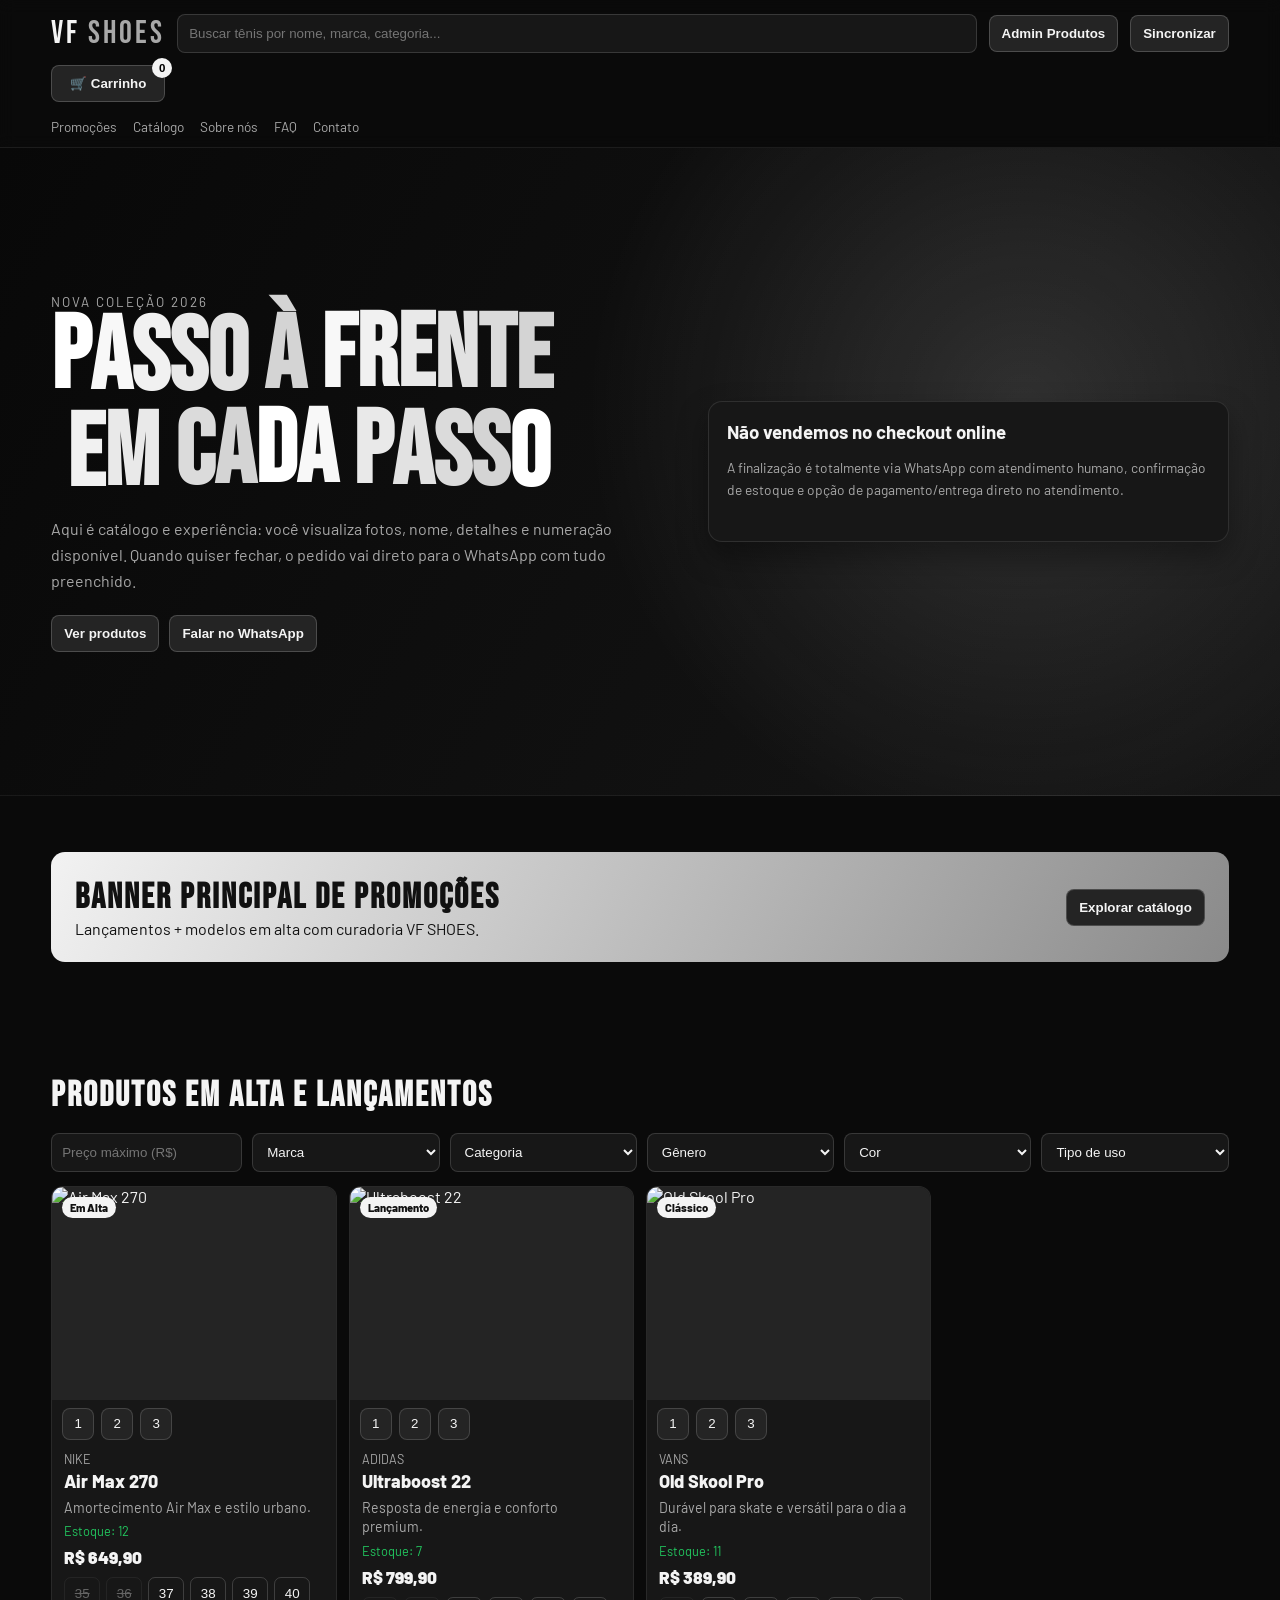
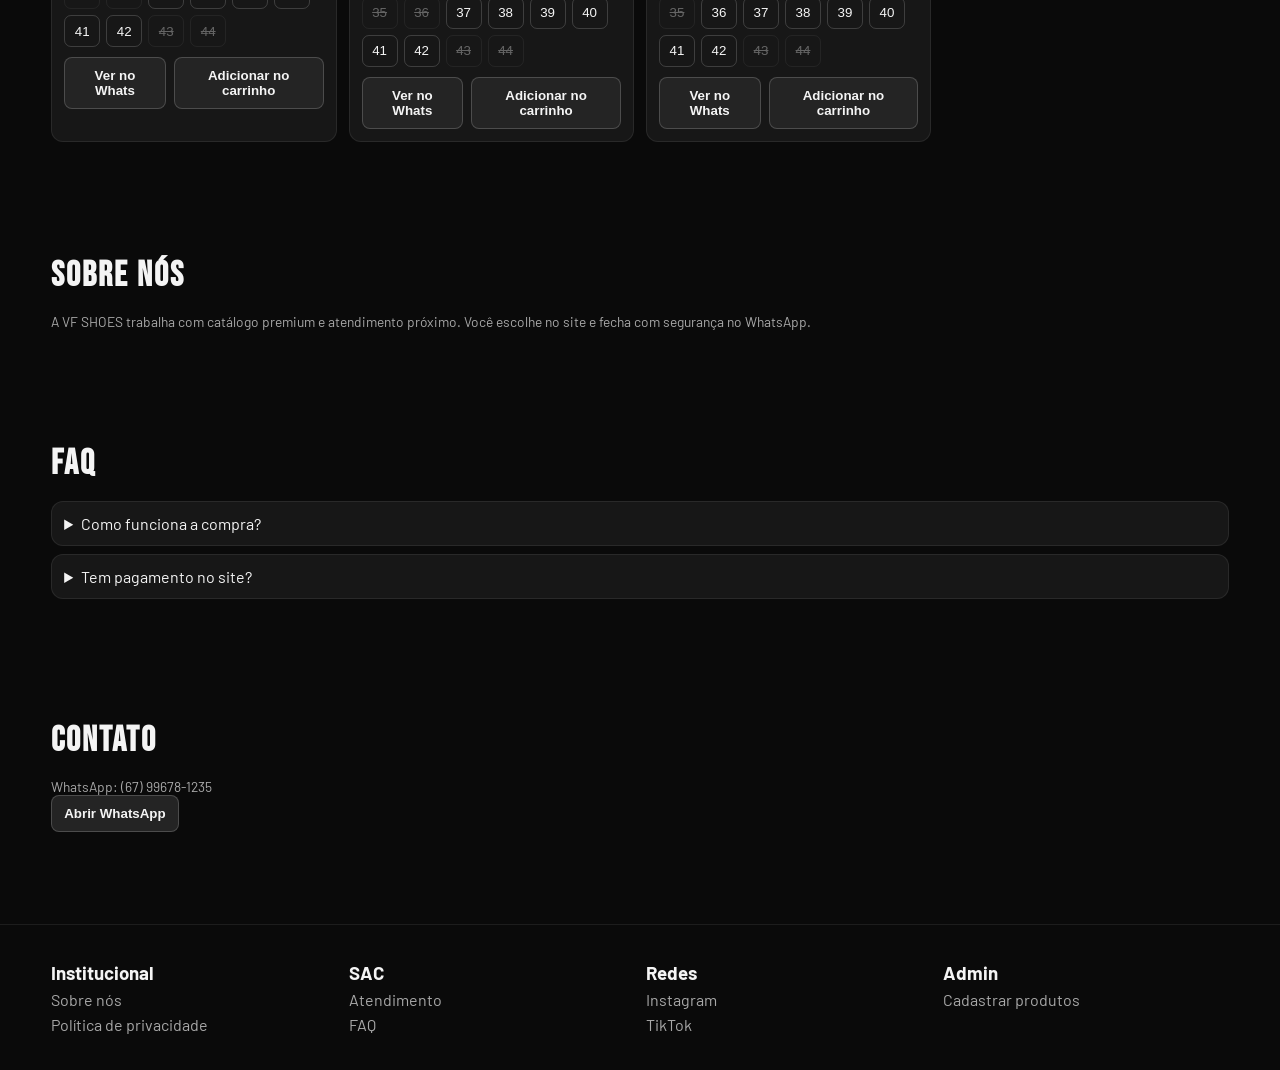
==== commit 61462d67: "Wire storefront/admin with explicit product sync events" ====
--- a/index.html
+++ b/index.html
@@ -106,6 +106,7 @@
           <div id="suggestions" class="suggestions"></div>
         </div>
         <button class="btn" onclick="location.href='admin.html'">Admin Produtos</button>
+        <button class="btn" onclick="syncFromAdmin()">Sincronizar</button>
         <button class="btn cart-btn" onclick="openCart()">🛒 Carrinho <span id="cartCount" class="cart-count">0</span></button>
       </div>
       <nav>
@@ -407,7 +408,7 @@
       byId('searchInput').addEventListener('input', () => { buildSuggestions(); renderProducts(); });
       window.addEventListener('scroll', animateTitle, { passive: true });
       document.addEventListener('click', (e) => { if (!e.target.closest('.search-wrap')) byId('suggestions').classList.remove('show'); });
-      window.addEventListener('storage', () => { products = getProducts(); initFilterOptions(); renderProducts(); renderCart(); });
+      window.addEventListener('storage', (e) => { if (!e.key || e.key === 'vf_products_custom' || e.key === 'vf_products_updated_at') { syncFromAdmin(); } });
     }
 
     splitTitle();
@@ -416,6 +417,13 @@
     renderProducts();
     renderCart();
     bind();
+
+    function syncFromAdmin() {
+      products = getProducts();
+      initFilterOptions();
+      renderProducts();
+      renderCart();
+    }
   </script>
 </body>
 </html>
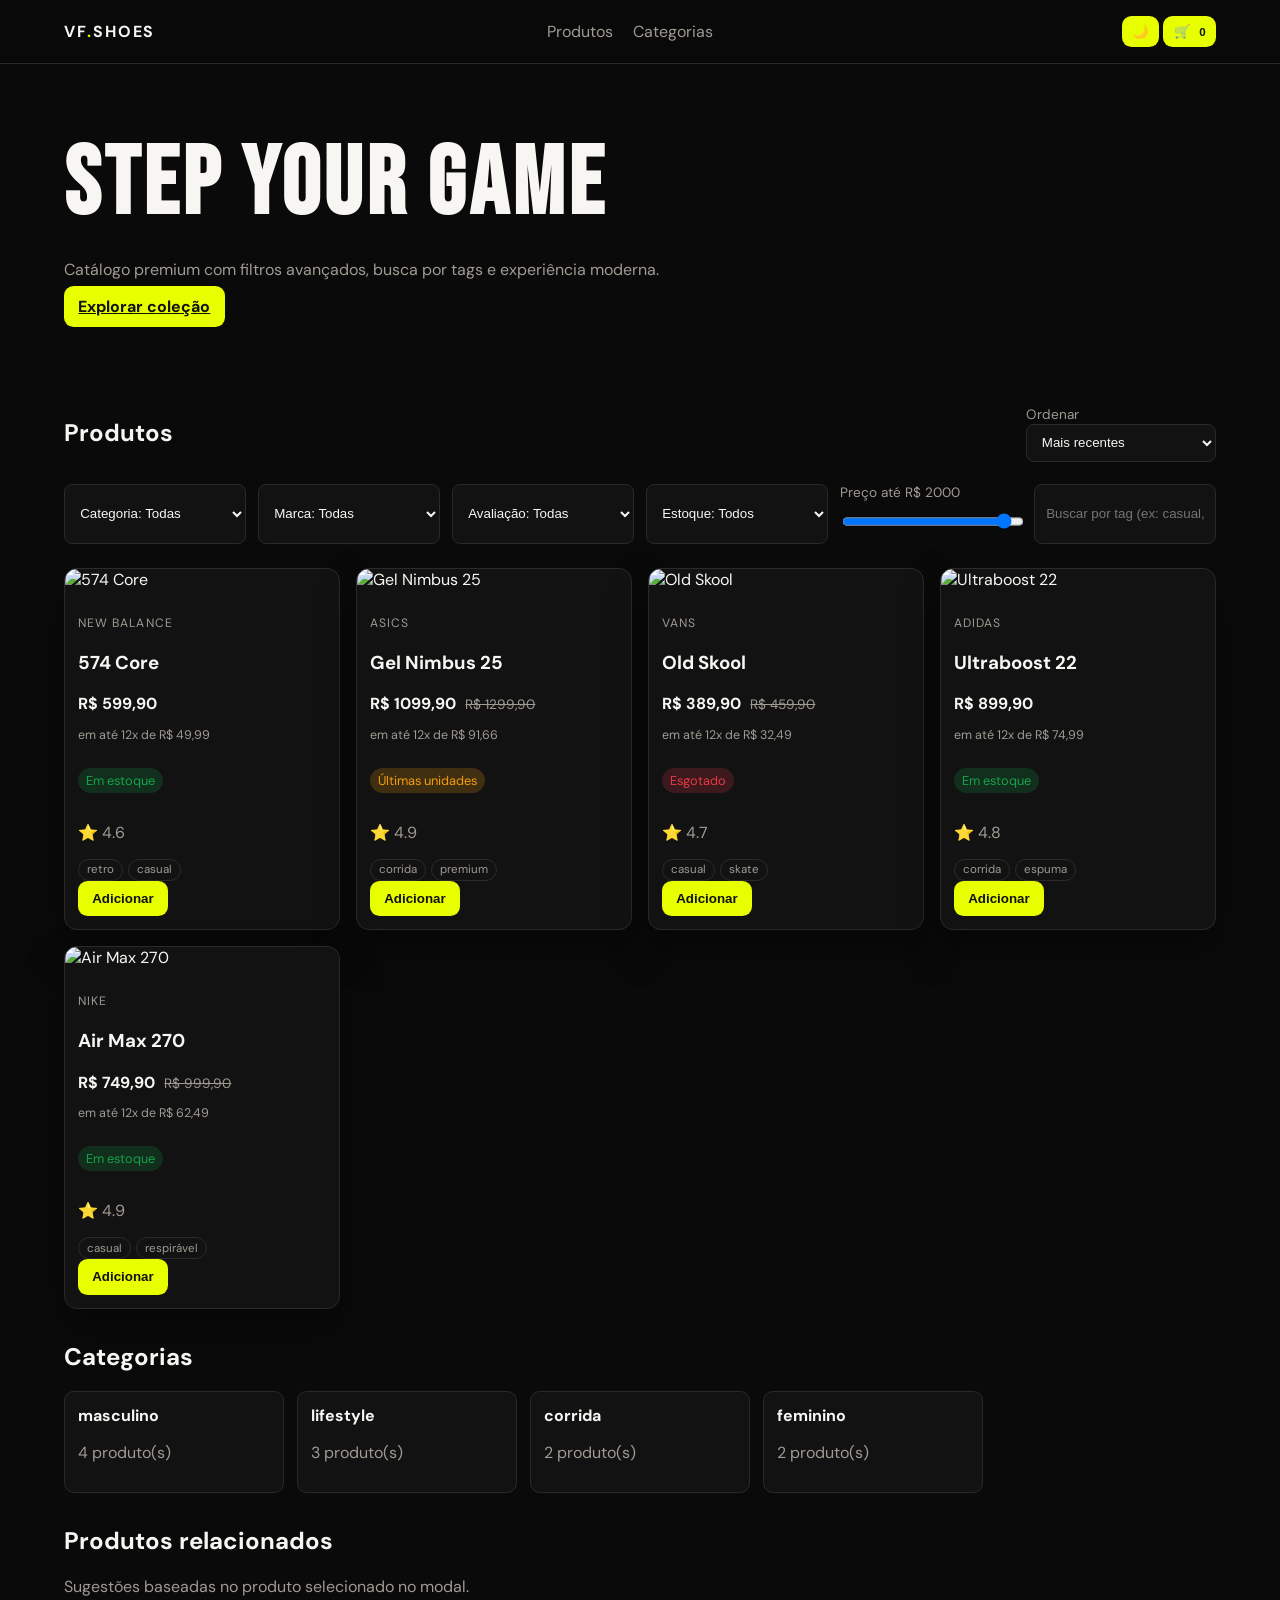
==== commit 0e27f2df: "Refatora landing em múltiplos arquivos com filtros, lightbox e tema" ====
--- a/index.html
+++ b/index.html
@@ -1,429 +1,126 @@
-<!DOCTYPE html>
-<html lang="pt-BR">
+<!doctype html>
+<html lang="pt-BR" data-theme="dark">
 <head>
   <meta charset="UTF-8" />
   <meta name="viewport" content="width=device-width, initial-scale=1.0" />
-  <meta name="description" content="VF SHOES - Catálogo de tênis com carrinho e finalização via WhatsApp." />
-  <title>VF SHOES | Catálogo</title>
-  <link rel="preconnect" href="https://fonts.googleapis.com">
-  <link rel="preconnect" href="https://fonts.gstatic.com" crossorigin>
-  <link href="https://fonts.googleapis.com/css2?family=Bebas+Neue&family=Barlow:wght@300;400;500;600;700;800;900&display=swap" rel="stylesheet">
-  <style>
-    :root {
-      --black:#0a0a0a;
-      --white:#f4f4f4;
-      --light:#a8a8a8;
-      --gray1:#171717;
-      --gray2:#242424;
-      --ok:#22c55e;
-      --shadow:0 14px 30px rgba(0,0,0,.35);
-    }
-    *{margin:0;padding:0;box-sizing:border-box}
-    body{font-family:'Barlow',sans-serif;background:var(--black);color:var(--white);overflow-x:hidden}
-    .container{width:min(1220px,92%);margin:auto}
-
-    header{position:sticky;top:0;z-index:50;background:rgba(10,10,10,.9);backdrop-filter:blur(8px);border-bottom:1px solid rgba(255,255,255,.08)}
-    .top{display:grid;grid-template-columns:auto 1fr auto auto;gap:12px;align-items:center;padding:14px 0}
-    .logo{font-family:'Bebas Neue',sans-serif;font-size:2rem;letter-spacing:3px}
-    .logo span{color:var(--light)}
-    .search-wrap{position:relative}
-    .search{width:100%;padding:11px;border-radius:8px;background:var(--gray1);border:1px solid rgba(255,255,255,.14);color:var(--white)}
-    .suggestions{position:absolute;top:104%;left:0;right:0;background:var(--gray1);border:1px solid rgba(255,255,255,.12);border-radius:8px;display:none;overflow:hidden}
-    .suggestions.show{display:block}
-    .suggestions button{display:block;width:100%;text-align:left;background:none;border:0;color:var(--white);padding:9px 11px;cursor:pointer}
-    .suggestions button:hover{background:var(--gray2)}
-    .btn{border:1px solid rgba(255,255,255,.18);background:var(--gray2);color:var(--white);padding:10px 12px;border-radius:8px;cursor:pointer;font-weight:700}
-    .cart-btn{position:relative}
-    .cart-count{position:absolute;top:-8px;right:-8px;width:20px;height:20px;border-radius:50%;background:var(--white);color:#000;font-size:.72rem;font-weight:900;display:grid;place-items:center}
-    nav ul{display:flex;list-style:none;gap:16px;padding-bottom:12px;overflow:auto}
-    nav a{text-decoration:none;color:var(--light);font-size:.85rem;white-space:nowrap}
-
-    .hero{min-height:72vh;display:grid;align-items:center;background:radial-gradient(circle at 80% 40%,rgba(255,255,255,.13),transparent 40%),linear-gradient(120deg,#080808,#161616);border-bottom:1px solid rgba(255,255,255,.07)}
-    .hero-wrap{display:grid;grid-template-columns:1.1fr .9fr;gap:20px;align-items:center;padding:36px 0}
-    h1{font-family:'Bebas Neue',sans-serif;font-size:clamp(3rem,8vw,6.4rem);line-height:.94}
-    h1 .letter{display:inline-block;transition:transform .2s,color .2s}
-    .hero p{color:var(--light);line-height:1.6;margin:14px 0 22px}
-    .hero-card{background:var(--gray1);border:1px solid rgba(255,255,255,.1);border-radius:14px;padding:18px;box-shadow:var(--shadow)}
-
-    .section{padding:56px 0}
-    .section h2{font-family:'Bebas Neue',sans-serif;font-size:2.2rem;letter-spacing:2px;margin-bottom:16px}
-    .banner{background:linear-gradient(120deg,#f2f2f2,#8a8a8a);color:#111;border-radius:14px;padding:24px;display:flex;justify-content:space-between;gap:16px;align-items:center}
-
-    .filters{display:grid;grid-template-columns:repeat(6,1fr);gap:10px;margin-bottom:14px}
-    .filters select,.filters input{padding:10px;background:var(--gray1);border:1px solid rgba(255,255,255,.14);color:var(--white);border-radius:8px}
-
-    .grid{display:grid;grid-template-columns:repeat(auto-fill,minmax(270px,1fr));gap:12px}
-    .card{background:var(--gray1);border:1px solid rgba(255,255,255,.08);border-radius:12px;overflow:hidden}
-    .img{aspect-ratio:4/3;background:var(--gray2);position:relative;overflow:hidden}
-    .img img{width:100%;height:100%;object-fit:cover;transition:transform .5s}
-    .img:hover img{transform:scale(1.09)}
-    .badge{position:absolute;top:10px;left:10px;background:var(--white);color:#111;font-size:.7rem;font-weight:800;padding:4px 8px;border-radius:99px}
-    .angles{display:flex;gap:7px;padding:8px 10px 0}
-    .angles button{width:32px;height:32px;border-radius:8px;background:var(--gray2);color:var(--white);border:1px solid rgba(255,255,255,.15);cursor:pointer}
-    .body{padding:12px}
-    .brand{font-size:.78rem;color:var(--light);text-transform:uppercase}
-    .name{font-weight:800;font-size:1.12rem;margin:4px 0}
-    .details{font-size:.88rem;color:var(--light);line-height:1.4;margin:6px 0}
-    .price{font-weight:900;font-size:1.08rem;margin:8px 0}
-    .stock{font-size:.8rem;color:var(--ok)}
-    .sizes{display:flex;flex-wrap:wrap;gap:6px;margin:10px 0}
-    .size{width:36px;height:32px;border-radius:7px;border:1px solid rgba(255,255,255,.17);background:transparent;color:var(--white);cursor:pointer}
-    .size.off{opacity:.35;text-decoration:line-through;cursor:not-allowed}
-    .size.active{background:var(--white);color:#111}
-    .actions{display:flex;gap:8px}
-
-    .cart-overlay{position:fixed;inset:0;background:rgba(0,0,0,.65);opacity:0;pointer-events:none;transition:.25s;z-index:80}
-    .cart-overlay.open{opacity:1;pointer-events:auto}
-    .cart{position:absolute;right:0;top:0;height:100%;width:min(460px,100%);background:var(--gray1);transform:translateX(100%);transition:.28s;display:grid;grid-template-rows:auto 1fr auto;border-left:1px solid rgba(255,255,255,.1)}
-    .cart-overlay.open .cart{transform:translateX(0)}
-    .cart-head,.cart-foot{padding:14px;border-bottom:1px solid rgba(255,255,255,.08)}
-    .cart-foot{border-top:1px solid rgba(255,255,255,.08);border-bottom:0}
-    .cart-items{padding:10px 14px;overflow:auto}
-    .item{display:grid;grid-template-columns:54px 1fr auto;gap:9px;align-items:center;padding:9px 0;border-bottom:1px solid rgba(255,255,255,.06)}
-    .item img{width:54px;height:54px;border-radius:8px;object-fit:cover}
-    .muted{color:var(--light);font-size:.86rem}
-
-    footer{padding:36px 0;border-top:1px solid rgba(255,255,255,.08);margin-top:36px}
-    .foot-grid{display:grid;grid-template-columns:repeat(4,1fr);gap:12px}
-    .foot-grid a{display:block;color:var(--light);text-decoration:none;margin-top:6px}
-
-    @media (max-width:980px){
-      .top{grid-template-columns:1fr auto;}
-      .search-wrap{grid-column:1/-1}
-      .hero-wrap{grid-template-columns:1fr}
-      .filters{grid-template-columns:repeat(2,1fr)}
-      .foot-grid{grid-template-columns:1fr}
-    }
-  </style>
+  <title>VF SHOES — Sneakers Premium</title>
+  <link rel="preconnect" href="https://fonts.googleapis.com" />
+  <link rel="preconnect" href="https://fonts.gstatic.com" crossorigin />
+  <link href="https://fonts.googleapis.com/css2?family=Bebas+Neue&family=DM+Sans:wght@300;400;500;700&family=Space+Mono:wght@400;700&display=swap" rel="stylesheet" />
+  <link rel="stylesheet" href="styles.css" />
 </head>
 <body>
-  <header>
-    <div class="container">
-      <div class="top">
-        <div class="logo">VF <span>SHOES</span></div>
-        <div class="search-wrap">
-          <input id="searchInput" class="search" placeholder="Buscar tênis por nome, marca, categoria...">
-          <div id="suggestions" class="suggestions"></div>
-        </div>
-        <button class="btn" onclick="location.href='admin.html'">Admin Produtos</button>
-        <button class="btn" onclick="syncFromAdmin()">Sincronizar</button>
-        <button class="btn cart-btn" onclick="openCart()">🛒 Carrinho <span id="cartCount" class="cart-count">0</span></button>
-      </div>
-      <nav>
-        <ul>
-          <li><a href="#promo">Promoções</a></li>
-          <li><a href="#produtos">Catálogo</a></li>
-          <li><a href="#sobre">Sobre nós</a></li>
-          <li><a href="#faq">FAQ</a></li>
-          <li><a href="#contato">Contato</a></li>
-        </ul>
-      </nav>
+  <header class="topbar">
+    <a href="#" class="logo">VF<span>.</span>SHOES</a>
+    <nav>
+      <a href="#products">Produtos</a>
+      <a href="#categories">Categorias</a>
+    </nav>
+    <div class="top-actions">
+      <button id="theme-toggle" class="icon-btn" aria-label="Alternar tema">🌙</button>
+      <button id="cart-btn" class="icon-btn" aria-label="Carrinho">🛒 <span id="cart-badge">0</span></button>
     </div>
   </header>
 
-  <section class="hero">
-    <div class="container hero-wrap">
-      <div>
-        <small style="letter-spacing:2px;color:var(--light);text-transform:uppercase">Nova coleção 2026</small>
-        <h1 id="heroTitle">PASSO À FRENTE <br> EM CADA PASSO</h1>
-        <p>Aqui é catálogo e experiência: você visualiza fotos, nome, detalhes e numeração disponível. Quando quiser fechar, o pedido vai direto para o WhatsApp com tudo preenchido.</p>
-        <div style="display:flex;gap:10px;flex-wrap:wrap">
-          <button class="btn" onclick="jump('produtos')">Ver produtos</button>
-          <button class="btn" onclick="openWhatsAppDirect()">Falar no WhatsApp</button>
+  <main>
+    <section class="hero">
+      <h1>STEP YOUR GAME</h1>
+      <p>Catálogo premium com filtros avançados, busca por tags e experiência moderna.</p>
+      <a class="btn" href="#products">Explorar coleção</a>
+    </section>
+
+    <section id="products" class="section">
+      <div class="section-head">
+        <h2>Produtos</h2>
+        <div class="toolbar">
+          <label>
+            Ordenar
+            <select id="sort-select">
+              <option value="recent">Mais recentes</option>
+              <option value="price-asc">Menor preço</option>
+              <option value="price-desc">Maior preço</option>
+              <option value="rating">Mais avaliados</option>
+            </select>
+          </label>
         </div>
       </div>
-      <div class="hero-card">
-        <h3 style="margin-bottom:8px">Não vendemos no checkout online</h3>
-        <p class="muted">A finalização é totalmente via WhatsApp com atendimento humano, confirmação de estoque e opção de pagamento/entrega direto no atendimento.</p>
+
+      <div class="filters">
+        <select id="category-filter">
+          <option value="todos">Categoria: Todas</option>
+          <option value="masculino">Masculino</option>
+          <option value="feminino">Feminino</option>
+          <option value="corrida">Corrida</option>
+          <option value="lifestyle">Lifestyle</option>
+        </select>
+        <select id="brand-filter">
+          <option value="todos">Marca: Todas</option>
+        </select>
+        <select id="rating-filter">
+          <option value="0">Avaliação: Todas</option>
+          <option value="4">4★ ou mais</option>
+          <option value="4.5">4.5★ ou mais</option>
+        </select>
+        <select id="stock-filter">
+          <option value="todos">Estoque: Todos</option>
+          <option value="in">Em estoque</option>
+          <option value="low">Últimas unidades</option>
+          <option value="out">Esgotado</option>
+        </select>
+        <label>Preço até R$ <span id="price-value">2000</span>
+          <input id="price-filter" type="range" min="300" max="2000" step="50" value="2000" />
+        </label>
+        <input id="tag-search" type="text" placeholder="Buscar por tag (ex: casual, respirável)" />
       </div>
-    </div>
-  </section>
 
-  <main class="container">
-    <section id="promo" class="section">
-      <div class="banner">
-        <div>
-          <h2 style="margin:0">Banner principal de promoções</h2>
-          <p>Lançamentos + modelos em alta com curadoria VF SHOES.</p>
-        </div>
-        <button class="btn" onclick="jump('produtos')">Explorar catálogo</button>
-      </div>
+      <div id="products-grid" class="grid"></div>
     </section>
 
-    <section id="produtos" class="section">
-      <h2>Produtos em alta e lançamentos</h2>
-      <div class="filters">
-        <input id="filterPrice" type="number" placeholder="Preço máximo (R$)">
-        <select id="filterBrand"><option value="all">Marca</option></select>
-        <select id="filterCategory"><option value="all">Categoria</option></select>
-        <select id="filterGender"><option value="all">Gênero</option><option>Masculino</option><option>Feminino</option><option>Unissex</option></select>
-        <select id="filterColor"><option value="all">Cor</option><option>Preto</option><option>Branco</option><option>Cinza</option><option>Preto/Branco</option></select>
-        <select id="filterUse"><option value="all">Tipo de uso</option><option>Treino</option><option>Casual</option><option>Competição</option><option>Skate</option></select>
-      </div>
-      <div id="products" class="grid"></div>
+    <section id="categories" class="section">
+      <h2>Categorias</h2>
+      <div id="categories-grid" class="categories-grid"></div>
     </section>
 
-    <section id="sobre" class="section">
-      <h2>Sobre nós</h2>
-      <p class="muted">A VF SHOES trabalha com catálogo premium e atendimento próximo. Você escolhe no site e fecha com segurança no WhatsApp.</p>
-    </section>
-
-    <section id="faq" class="section">
-      <h2>FAQ</h2>
-      <details class="card" style="padding:12px;margin-bottom:8px"><summary>Como funciona a compra?</summary><p class="muted">Você monta o carrinho e finaliza clicando em "Finalizar no WhatsApp".</p></details>
-      <details class="card" style="padding:12px;margin-bottom:8px"><summary>Tem pagamento no site?</summary><p class="muted">Não. O pagamento e envio são tratados no atendimento via WhatsApp.</p></details>
-    </section>
-
-    <section id="contato" class="section">
-      <h2>Contato</h2>
-      <p class="muted">WhatsApp: (67) 99678-1235</p>
-      <button class="btn" onclick="openWhatsAppDirect()">Abrir WhatsApp</button>
+    <section class="section">
+      <h2>Produtos relacionados</h2>
+      <p class="muted">Sugestões baseadas no produto selecionado no modal.</p>
+      <div id="related-grid" class="grid related-grid"></div>
     </section>
   </main>
 
-  <footer>
-    <div class="container foot-grid">
-      <div><h3>Institucional</h3><a href="#sobre">Sobre nós</a><a href="#">Política de privacidade</a></div>
-      <div><h3>SAC</h3><a href="#contato">Atendimento</a><a href="#faq">FAQ</a></div>
-      <div><h3>Redes</h3><a href="#">Instagram</a><a href="#">TikTok</a></div>
-      <div><h3>Admin</h3><a href="admin.html">Cadastrar produtos</a></div>
+  <button id="scroll-top" aria-label="Voltar ao topo">↑</button>
+
+  <aside id="cart-panel" class="panel" aria-hidden="true">
+    <div class="panel-head">
+      <h3>Carrinho</h3>
+      <button id="cart-close" class="icon-btn">✕</button>
     </div>
-  </footer>
+    <div id="cart-items"></div>
+    <div class="panel-foot">
+      <strong>Total: <span id="cart-total">R$ 0,00</span></strong>
+    </div>
+  </aside>
 
-  <div id="cartOverlay" class="cart-overlay" onclick="closeCartOverlay(event)">
-    <aside class="cart">
-      <div class="cart-head">
-        <strong>Carrinho VF SHOES</strong>
-        <button class="btn" style="float:right" onclick="closeCart()">Fechar</button>
-      </div>
-      <div id="cartItems" class="cart-items"></div>
-      <div class="cart-foot">
-        <p style="font-weight:800">Total: <span id="cartTotal">R$ 0,00</span></p>
-        <button class="btn" style="width:100%;margin-top:10px" onclick="checkoutWhatsApp()">Finalizar no WhatsApp</button>
-      </div>
-    </aside>
+  <div id="overlay" class="overlay"></div>
+
+  <div id="product-modal" class="modal" aria-hidden="true">
+    <button id="modal-close" class="icon-btn modal-close">✕</button>
+    <img id="modal-image" alt="Imagem do produto" />
+    <div class="modal-body">
+      <h3 id="modal-title"></h3>
+      <p id="modal-stock" class="stock-pill"></p>
+      <p><strong id="modal-price"></strong> <span id="modal-installments" class="muted"></span></p>
+      <p id="modal-tags" class="tags"></p>
+      <p id="modal-desc"></p>
+      <button id="modal-add" class="btn">Adicionar ao carrinho</button>
+    </div>
   </div>
 
-  <script>
-    const WHATSAPP_NUM = '5567996781235';
-    const DEFAULT_PRODUCTS = [
-      { id: 1, brand:'Nike', name:'Air Max 270', price:649.9, category:'Corrida', gender:'Unissex', use:'Treino', color:'Preto/Branco', stock:12, badge:'Em Alta', details:'Amortecimento Air Max e estilo urbano.', sizes:[37,38,39,40,41,42], images:['https://images.unsplash.com/photo-1542291026-7eec264c27ff?q=80&w=1200&auto=format&fit=crop','https://images.unsplash.com/photo-1600185365483-26d7a4cc7519?q=80&w=1200&auto=format&fit=crop','https://images.unsplash.com/photo-1605348532760-6753d2c43329?q=80&w=1200&auto=format&fit=crop'] },
-      { id: 2, brand:'Adidas', name:'Ultraboost 22', price:799.9, category:'Corrida', gender:'Feminino', use:'Competição', color:'Branco', stock:7, badge:'Lançamento', details:'Resposta de energia e conforto premium.', sizes:[37,38,39,40,41,42], images:['https://images.unsplash.com/photo-1597248881519-db089d3744a5?q=80&w=1200&auto=format&fit=crop','https://images.unsplash.com/photo-1525966222134-fcfa99b8ae77?q=80&w=1200&auto=format&fit=crop','https://images.unsplash.com/photo-1600180758895-9e8ef6a2dbe4?q=80&w=1200&auto=format&fit=crop'] },
-      { id: 3, brand:'Vans', name:'Old Skool Pro', price:389.9, category:'Skate', gender:'Unissex', use:'Skate', color:'Preto', stock:11, badge:'Clássico', details:'Durável para skate e versátil para o dia a dia.', sizes:[36,37,38,39,40,41,42], images:['https://images.unsplash.com/photo-1560769629-975ec94e6a86?q=80&w=1200&auto=format&fit=crop','https://images.unsplash.com/photo-1584735175097-719d848f8449?q=80&w=1200&auto=format&fit=crop','https://images.unsplash.com/photo-1575537302964-96cd47c06b1b?q=80&w=1200&auto=format&fit=crop'] }
-    ];
+  <div id="lightbox" class="lightbox" aria-hidden="true">
+    <button id="lightbox-close" class="icon-btn modal-close">✕</button>
+    <img id="lightbox-image" alt="Zoom do produto" />
+  </div>
 
-    function getProducts() {
-      const stored = JSON.parse(localStorage.getItem('vf_products_custom') || 'null');
-      return stored && stored.length ? stored : DEFAULT_PRODUCTS;
-    }
-
-    let products = getProducts();
-    let cart = JSON.parse(localStorage.getItem('vf_cart') || '[]');
-
-    const byId = (id) => document.getElementById(id);
-    const money = (v) => `R$ ${Number(v).toFixed(2).replace('.', ',')}`;
-
-    function splitTitle() {
-      const el = byId('heroTitle');
-      const text = el.innerHTML.replace('<br>', '\n');
-      el.innerHTML = text.split('').map((c) => {
-        if (c === '\n') return '<br>';
-        if (c === ' ') return '<span class="letter">&nbsp;</span>';
-        return `<span class="letter">${c}</span>`;
-      }).join('');
-    }
-
-    function animateTitle() {
-      const letters = document.querySelectorAll('.letter');
-      const p = Math.min(scrollY / Math.max(document.body.scrollHeight - innerHeight, 1), 1);
-      letters.forEach((l, i) => {
-        const t = Math.min(1, p + (i % 7) * .06);
-        const c = Math.round(255 - t * 120);
-        l.style.color = `rgb(${c},${c},${c})`;
-        l.style.transform = `translateY(${Math.sin(p * 10 + i * .5) * 1.8}px)`;
-      });
-    }
-
-    function initFilterOptions() {
-      const brands = [...new Set(products.map((p) => p.brand))];
-      const cats = [...new Set(products.map((p) => p.category))];
-      byId('filterBrand').innerHTML = '<option value="all">Marca</option>' + brands.map((b) => `<option>${b}</option>`).join('');
-      byId('filterCategory').innerHTML = '<option value="all">Categoria</option>' + cats.map((c) => `<option>${c}</option>`).join('');
-    }
-
-    function filters() {
-      return {
-        q: byId('searchInput').value.toLowerCase().trim(),
-        price: Number(byId('filterPrice').value || Infinity),
-        brand: byId('filterBrand').value,
-        cat: byId('filterCategory').value,
-        gender: byId('filterGender').value,
-        color: byId('filterColor').value,
-        use: byId('filterUse').value
-      };
-    }
-
-    function applyFilters() {
-      const f = filters();
-      return products.filter((p) => {
-        const text = `${p.brand} ${p.name} ${p.category} ${p.details} ${p.use}`.toLowerCase();
-        return (!f.q || text.includes(f.q))
-          && p.price <= f.price
-          && (f.brand === 'all' || p.brand === f.brand)
-          && (f.cat === 'all' || p.category === f.cat)
-          && (f.gender === 'all' || p.gender === f.gender)
-          && (f.color === 'all' || p.color === f.color)
-          && (f.use === 'all' || p.use === f.use);
-      });
-    }
-
-    function renderProducts() {
-      const list = applyFilters();
-      byId('products').innerHTML = list.map((p) => `
-        <article class="card">
-          <div class="img">
-            <img src="${p.images[0]}" alt="${p.name}" id="img-${p.id}" loading="lazy" />
-            <span class="badge">${p.badge || 'Destaque'}</span>
-          </div>
-          <div class="angles">${(p.images || []).map((_,i)=>`<button onclick="swapImg(${p.id},${i})">${i+1}</button>`).join('')}</div>
-          <div class="body">
-            <div class="brand">${p.brand}</div>
-            <h3 class="name">${p.name}</h3>
-            <p class="details">${p.details || ''}</p>
-            <div class="stock">Estoque: ${p.stock || 0}</div>
-            <div class="price">${money(p.price)}</div>
-            <div class="sizes">
-              ${[35,36,37,38,39,40,41,42,43,44].map((s) => {
-                const available = (p.sizes || []).includes(s);
-                return `<button class="size ${available ? '' : 'off'}" ${available ? `onclick="pickSize(${p.id},${s},this)"` : ''}>${s}</button>`;
-              }).join('')}
-            </div>
-            <div class="actions">
-              <button class="btn" onclick="openWhatsProduct(${p.id})">Ver no Whats</button>
-              <button class="btn" onclick="addCart(${p.id})">Adicionar no carrinho</button>
-            </div>
-          </div>
-        </article>
-      `).join('');
-      buildSuggestions();
-    }
-
-    function swapImg(id, idx) {
-      const p = products.find((x) => x.id === id);
-      byId(`img-${id}`).src = p.images[idx];
-    }
-
-    function pickSize(id, size, el) {
-      document.querySelectorAll(`[onclick*="pickSize(${id},"]`).forEach((b) => b.classList.remove('active'));
-      el.classList.add('active');
-      const p = products.find((x) => x.id === id);
-      p.selectedSize = size;
-    }
-
-    function addCart(id) {
-      const p = products.find((x) => x.id === id);
-      const size = p.selectedSize || p.sizes[0];
-      const key = `${id}-${size}`;
-      const row = cart.find((r) => r.key === key);
-      if (row) row.qty += 1;
-      else cart.push({ key, id, size, qty: 1 });
-      localStorage.setItem('vf_cart', JSON.stringify(cart));
-      renderCart();
-      openCart();
-    }
-
-    function removeCart(key) {
-      cart = cart.filter((r) => r.key !== key);
-      localStorage.setItem('vf_cart', JSON.stringify(cart));
-      renderCart();
-    }
-
-    function renderCart() {
-      byId('cartCount').textContent = cart.reduce((a, b) => a + b.qty, 0);
-      if (!cart.length) {
-        byId('cartItems').innerHTML = '<p class="muted">Seu carrinho está vazio.</p>';
-        byId('cartTotal').textContent = money(0);
-        return;
-      }
-      byId('cartItems').innerHTML = cart.map((c) => {
-        const p = products.find((x) => x.id === c.id);
-        return `<div class="item"><img src="${p.images[0]}" alt="${p.name}"><div><strong>${p.name}</strong><div class="muted">${p.brand} • Nº ${c.size} • Qtd ${c.qty}</div><div>${money(p.price * c.qty)}</div></div><button class="btn" onclick="removeCart('${c.key}')">x</button></div>`;
-      }).join('');
-      const total = cart.reduce((sum, c) => {
-        const p = products.find((x) => x.id === c.id);
-        return sum + p.price * c.qty;
-      }, 0);
-      byId('cartTotal').textContent = money(total);
-    }
-
-    function checkoutWhatsApp() {
-      if (!cart.length) return alert('Carrinho vazio.');
-      let msg = 'Olá! Quero fechar meu pedido:%0A%0A';
-      cart.forEach((c, i) => {
-        const p = products.find((x) => x.id === c.id);
-        msg += `${i+1}. ${p.brand} - ${p.name}%0A`;
-        msg += `   Nº: ${c.size}%0A`;
-        msg += `   Qtd: ${c.qty}%0A`;
-        msg += `   Valor: ${money(p.price * c.qty)}%0A%0A`;
-      });
-      const total = cart.reduce((sum, c) => {
-        const p = products.find((x) => x.id === c.id);
-        return sum + p.price * c.qty;
-      }, 0);
-      msg += `Total: ${money(total)}%0A%0APode confirmar disponibilidade?`;
-      window.open(`https://wa.me/${WHATSAPP_NUM}?text=${msg}`, '_blank');
-    }
-
-    function openWhatsProduct(id) {
-      const p = products.find((x) => x.id === id);
-      const size = p.selectedSize || p.sizes[0];
-      const msg = `Olá! Tenho interesse no modelo ${p.brand} ${p.name}, número ${size}, valor ${money(p.price)}.`;
-      window.open(`https://wa.me/${WHATSAPP_NUM}?text=${encodeURIComponent(msg)}`, '_blank');
-    }
-
-    function openWhatsAppDirect() {
-      window.open(`https://wa.me/${WHATSAPP_NUM}?text=${encodeURIComponent('Olá! Vim pelo site da VF SHOES.')}`, '_blank');
-    }
-
-    function openCart() { byId('cartOverlay').classList.add('open'); }
-    function closeCart() { byId('cartOverlay').classList.remove('open'); }
-    function closeCartOverlay(e) { if (e.target.id === 'cartOverlay') closeCart(); }
-    function jump(id) { byId(id).scrollIntoView({ behavior: 'smooth' }); }
-
-    function buildSuggestions() {
-      const names = [...new Set(products.map((p) => p.name))].slice(0, 8);
-      const q = byId('searchInput').value.toLowerCase().trim();
-      if (!q) { byId('suggestions').classList.remove('show'); return; }
-      const list = names.filter((n) => n.toLowerCase().includes(q));
-      byId('suggestions').innerHTML = list.map((n) => `<button onclick="useSuggestion('${n.replace(/'/g, "\\'")}')">${n}</button>`).join('');
-      byId('suggestions').classList.toggle('show', list.length > 0);
-    }
-    function useSuggestion(name) { byId('searchInput').value = name; byId('suggestions').classList.remove('show'); renderProducts(); }
-
-    function bind() {
-      ['filterPrice','filterBrand','filterCategory','filterGender','filterColor','filterUse'].forEach((id) => {
-        byId(id).addEventListener('change', renderProducts);
-        byId(id).addEventListener('input', renderProducts);
-      });
-      byId('searchInput').addEventListener('input', () => { buildSuggestions(); renderProducts(); });
-      window.addEventListener('scroll', animateTitle, { passive: true });
-      document.addEventListener('click', (e) => { if (!e.target.closest('.search-wrap')) byId('suggestions').classList.remove('show'); });
-      window.addEventListener('storage', (e) => { if (!e.key || e.key === 'vf_products_custom' || e.key === 'vf_products_updated_at') { syncFromAdmin(); } });
-    }
-
-    splitTitle();
-    animateTitle();
-    initFilterOptions();
-    renderProducts();
-    renderCart();
-    bind();
-
-    function syncFromAdmin() {
-      products = getProducts();
-      initFilterOptions();
-      renderProducts();
-      renderCart();
-    }
-  </script>
+  <script src="script.js" defer></script>
 </body>
 </html>
--- a/styles.css
+++ b/styles.css
@@ -0,0 +1,187 @@
+:root {
+  --bg: #0a0a0a;
+  --surface: #121212;
+  --text: #f8f6f2;
+  --muted: #9f9a92;
+  --accent: #e8ff00;
+  --danger: #e63946;
+  --ok: #16a34a;
+  --warn: #f59e0b;
+  --border: #2a2a2a;
+  --shadow: 0 20px 40px rgba(0, 0, 0, 0.35);
+}
+
+html[data-theme='light'] {
+  --bg: #faf8f3;
+  --surface: #ffffff;
+  --text: #111111;
+  --muted: #5f5b55;
+  --accent: #bbd400;
+  --border: #ddd6cc;
+  --shadow: 0 15px 25px rgba(15, 15, 15, 0.12);
+}
+
+* { box-sizing: border-box; }
+body {
+  margin: 0;
+  font-family: 'DM Sans', sans-serif;
+  background: var(--bg);
+  color: var(--text);
+}
+
+.topbar {
+  position: sticky;
+  top: 0;
+  z-index: 50;
+  display: flex;
+  align-items: center;
+  justify-content: space-between;
+  gap: 1rem;
+  padding: 1rem 5vw;
+  background: color-mix(in oklab, var(--bg) 88%, transparent);
+  backdrop-filter: blur(10px);
+  border-bottom: 1px solid var(--border);
+}
+.logo { color: var(--text); text-decoration: none; font-weight: 700; letter-spacing: .12em; }
+.logo span { color: var(--accent); }
+nav a { color: var(--muted); text-decoration: none; margin-right: 1rem; }
+nav a:hover { color: var(--text); }
+
+main { padding: 2rem 5vw 5rem; }
+.hero { padding: 2rem 0 3rem; max-width: 860px; }
+.hero h1 { font-family: 'Bebas Neue', sans-serif; font-size: clamp(3rem, 10vw, 6rem); margin: 0; letter-spacing: .04em; }
+.hero p { color: var(--muted); max-width: 620px; }
+
+.section { margin-top: 2rem; }
+.section-head { display: flex; justify-content: space-between; gap: 1rem; align-items: center; flex-wrap: wrap; }
+.filters {
+  margin: 1rem 0 1.5rem;
+  display: grid;
+  grid-template-columns: repeat(auto-fit, minmax(180px, 1fr));
+  gap: .75rem;
+}
+input, select {
+  width: 100%;
+  padding: .6rem .7rem;
+  background: var(--surface);
+  border: 1px solid var(--border);
+  color: var(--text);
+  border-radius: .5rem;
+}
+label { font-size: .85rem; color: var(--muted); }
+
+.grid {
+  display: grid;
+  grid-template-columns: repeat(auto-fill, minmax(230px, 1fr));
+  gap: 1rem;
+}
+.card {
+  background: var(--surface);
+  border: 1px solid var(--border);
+  border-radius: .8rem;
+  overflow: hidden;
+  box-shadow: var(--shadow);
+  transition: transform .25s ease, border-color .25s ease;
+}
+.card:hover { transform: translateY(-4px); border-color: color-mix(in oklab, var(--accent) 45%, var(--border)); }
+.card img { width: 100%; aspect-ratio: 1; object-fit: cover; cursor: zoom-in; }
+.card-body { padding: .8rem; }
+.brand { color: var(--muted); font-size: .76rem; text-transform: uppercase; letter-spacing: .09em; }
+.price-row { display: flex; gap: .6rem; align-items: baseline; }
+.old-price { color: var(--muted); text-decoration: line-through; font-size: .85rem; }
+.parcelas { font-size: .78rem; color: var(--muted); }
+.tags { display: flex; flex-wrap: wrap; gap: .35rem; margin-top: .55rem; }
+.tag { border: 1px solid var(--border); border-radius: 999px; padding: .15rem .5rem; font-size: .72rem; color: var(--muted); }
+
+.btn, .icon-btn {
+  border: none;
+  background: var(--accent);
+  color: #111;
+  border-radius: .6rem;
+  cursor: pointer;
+  font-weight: 700;
+}
+.btn { padding: .65rem .9rem; }
+.icon-btn { padding: .5rem .65rem; }
+.icon-btn span { font-size: .72rem; margin-left: .3rem; }
+
+.stock-pill { font-size: .8rem; display: inline-block; padding: .25rem .5rem; border-radius: 999px; }
+.stock-in { background: color-mix(in oklab, var(--ok) 20%, transparent); color: var(--ok); }
+.stock-low { background: color-mix(in oklab, var(--warn) 20%, transparent); color: var(--warn); }
+.stock-out { background: color-mix(in oklab, var(--danger) 20%, transparent); color: var(--danger); }
+
+.overlay { position: fixed; inset: 0; background: rgba(0,0,0,.55); display: none; z-index: 70; }
+.overlay.show { display: block; }
+.panel {
+  position: fixed;
+  top: 0;
+  right: -420px;
+  width: min(420px, 95vw);
+  height: 100vh;
+  background: var(--surface);
+  border-left: 1px solid var(--border);
+  z-index: 80;
+  transition: right .25s ease;
+  display: flex;
+  flex-direction: column;
+}
+.panel.open { right: 0; }
+.panel-head, .panel-foot { padding: 1rem; border-bottom: 1px solid var(--border); }
+.panel-foot { margin-top: auto; border-top: 1px solid var(--border); border-bottom: 0; }
+#cart-items { padding: 1rem; overflow: auto; }
+
+.modal, .lightbox {
+  position: fixed;
+  inset: 50% auto auto 50%;
+  transform: translate(-50%, -50%) scale(.98);
+  width: min(900px, 92vw);
+  max-height: 92vh;
+  overflow: auto;
+  background: var(--surface);
+  border: 1px solid var(--border);
+  border-radius: .8rem;
+  z-index: 90;
+  display: none;
+}
+.modal.show, .lightbox.show { display: grid; }
+.modal { grid-template-columns: 1fr 1fr; }
+.modal img { width: 100%; height: 100%; object-fit: cover; }
+.modal-body { padding: 1rem; }
+.modal-close { position: absolute; right: .8rem; top: .8rem; }
+.lightbox { background: rgba(0,0,0,.9); border: none; place-items: center; }
+.lightbox img { max-width: 100%; max-height: 88vh; object-fit: contain; }
+
+#scroll-top {
+  position: fixed;
+  right: 1rem;
+  bottom: 1rem;
+  width: 44px;
+  height: 44px;
+  border-radius: 50%;
+  border: none;
+  background: var(--accent);
+  cursor: pointer;
+  display: none;
+  z-index: 60;
+}
+#scroll-top.show { display: block; }
+
+.skeleton {
+  height: 330px;
+  border-radius: .8rem;
+  background: linear-gradient(90deg, color-mix(in oklab, var(--surface) 95%, #fff) 25%, color-mix(in oklab, var(--surface) 85%, #fff) 37%, color-mix(in oklab, var(--surface) 95%, #fff) 63%);
+  background-size: 400% 100%;
+  animation: shimmer 1.2s ease infinite;
+}
+@keyframes shimmer { 0% { background-position: 100% 0; } 100% { background-position: 0 0; } }
+
+.categories-grid { display: grid; grid-template-columns: repeat(auto-fill, minmax(190px, 1fr)); gap: .8rem; }
+.category-card { background: var(--surface); border: 1px solid var(--border); border-radius: .6rem; padding: .8rem; }
+
+.micro-bounce { animation: bounce .35s ease; }
+@keyframes bounce { 0% { transform: scale(1); } 50% { transform: scale(1.18); } 100% { transform: scale(1); } }
+.muted { color: var(--muted); }
+
+@media (max-width: 800px) {
+  .modal { grid-template-columns: 1fr; }
+}
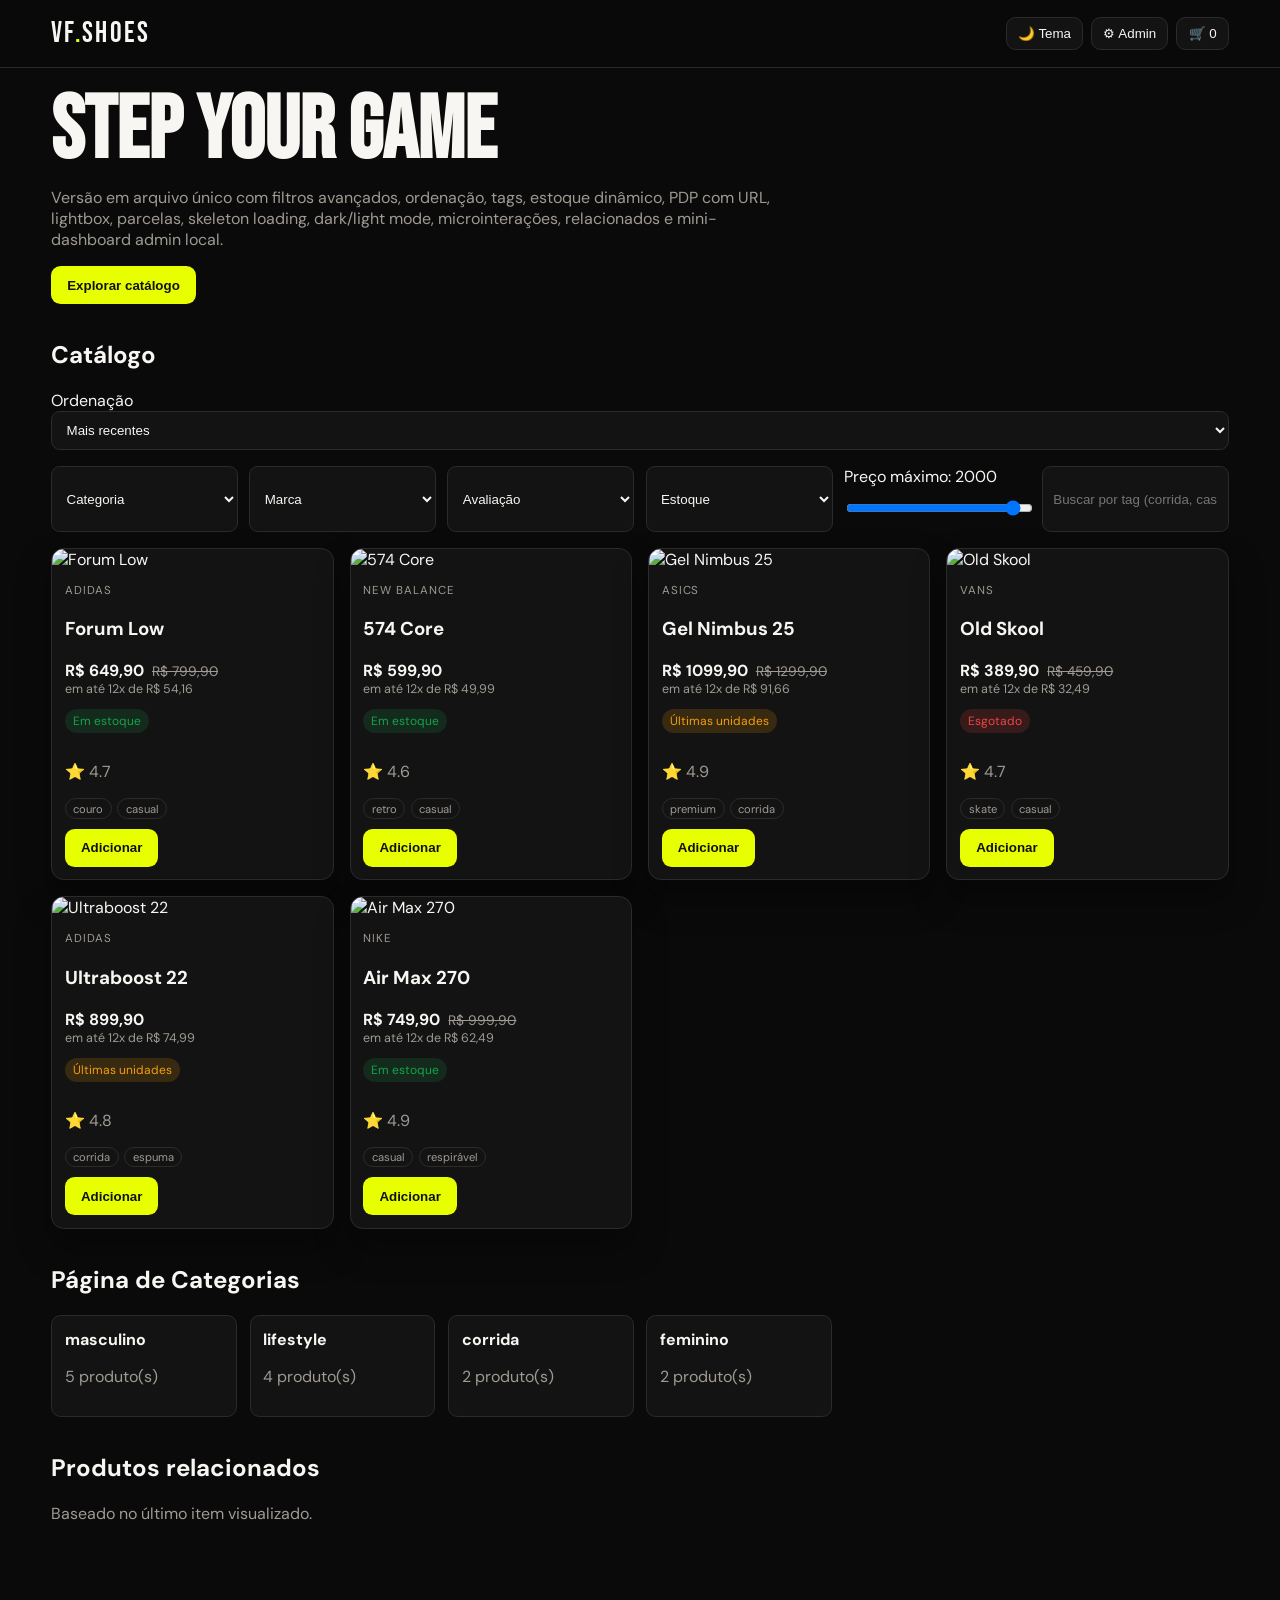
==== commit c8c344b8: "Consolida aplicação em um único index.html com todos os recursos" ====
--- a/index.html
+++ b/index.html
@@ -1,126 +1,351 @@
-<!doctype html>
+<!DOCTYPE html>
 <html lang="pt-BR" data-theme="dark">
 <head>
   <meta charset="UTF-8" />
   <meta name="viewport" content="width=device-width, initial-scale=1.0" />
-  <title>VF SHOES — Sneakers Premium</title>
+  <title>VF SHOES — One File Edition</title>
   <link rel="preconnect" href="https://fonts.googleapis.com" />
   <link rel="preconnect" href="https://fonts.gstatic.com" crossorigin />
   <link href="https://fonts.googleapis.com/css2?family=Bebas+Neue&family=DM+Sans:wght@300;400;500;700&family=Space+Mono:wght@400;700&display=swap" rel="stylesheet" />
-  <link rel="stylesheet" href="styles.css" />
+  <style>
+    :root {
+      --bg:#0a0a0a;--surface:#131313;--text:#f8f6f2;--muted:#9f9a92;--border:#2b2b2b;--accent:#e8ff00;
+      --ok:#16a34a;--warn:#f59e0b;--danger:#ef4444;--shadow:0 18px 34px rgba(0,0,0,.35);
+    }
+    html[data-theme='light'] { --bg:#f7f5f0;--surface:#fff;--text:#111;--muted:#5e5954;--border:#ddd6cc;--accent:#b8ce00;--shadow:0 10px 22px rgba(0,0,0,.12); }
+    *{box-sizing:border-box} body{margin:0;font-family:'DM Sans',sans-serif;background:var(--bg);color:var(--text)}
+    .top{position:sticky;top:0;z-index:30;display:flex;justify-content:space-between;align-items:center;padding:1rem 4vw;border-bottom:1px solid var(--border);background:color-mix(in oklab,var(--bg) 85%,transparent);backdrop-filter:blur(10px)}
+    .logo{font-family:'Bebas Neue',sans-serif;letter-spacing:.08em;font-size:1.8rem}.logo span{color:var(--accent)}
+    .top-actions{display:flex;gap:.5rem}.icon{border:1px solid var(--border);background:var(--surface);color:var(--text);padding:.5rem .7rem;border-radius:.6rem;cursor:pointer}
+    main{padding:1.5rem 4vw 5rem}.hero h1{font-family:'Bebas Neue';font-size:clamp(2.8rem,10vw,5.5rem);line-height:.9;margin:0}.hero p{color:var(--muted);max-width:720px}
+    .btn{border:none;background:var(--accent);color:#111;padding:.72rem 1rem;border-radius:.6rem;font-weight:700;cursor:pointer;transition:transform .2s}.btn:hover{transform:translateY(-2px)}
+    .toolbar,.filters{display:grid;gap:.7rem}.filters{grid-template-columns:repeat(auto-fit,minmax(180px,1fr));margin:1rem 0}
+    select,input{width:100%;padding:.62rem .65rem;border:1px solid var(--border);border-radius:.55rem;background:var(--surface);color:var(--text)}
+    .grid{display:grid;grid-template-columns:repeat(auto-fill,minmax(245px,1fr));gap:1rem}
+    .card{background:var(--surface);border:1px solid var(--border);border-radius:.8rem;overflow:hidden;box-shadow:var(--shadow);transition:transform .25s,border-color .25s;cursor:pointer}
+    .card:hover{transform:translateY(-4px);border-color:color-mix(in oklab,var(--accent) 40%,var(--border))}
+    .card img{width:100%;aspect-ratio:1;object-fit:cover}
+    .card-body{padding:.8rem}.brand{font-size:.72rem;color:var(--muted);text-transform:uppercase;letter-spacing:.08em}.muted{color:var(--muted)}
+    .price{display:flex;gap:.5rem;align-items:baseline}.old{text-decoration:line-through;color:var(--muted);font-size:.86rem}.pill{display:inline-block;padding:.25rem .5rem;border-radius:999px;font-size:.75rem}
+    .in{color:var(--ok);background:color-mix(in oklab,var(--ok) 16%,transparent)}.low{color:var(--warn);background:color-mix(in oklab,var(--warn) 16%,transparent)}.out{color:var(--danger);background:color-mix(in oklab,var(--danger) 16%,transparent)}
+    .tags{display:flex;gap:.35rem;flex-wrap:wrap}.tag{padding:.15rem .46rem;border-radius:999px;border:1px solid var(--border);font-size:.7rem;color:var(--muted)}
+    .micro{animation:bounce .36s}@keyframes bounce{0%{transform:scale(1)}50%{transform:scale(1.16)}100%{transform:scale(1)}}
+    .skeleton{height:332px;border-radius:.8rem;background:linear-gradient(90deg,color-mix(in oklab,var(--surface) 92%,#fff) 20%,color-mix(in oklab,var(--surface) 82%,#fff) 40%,color-mix(in oklab,var(--surface) 92%,#fff) 62%);background-size:400% 100%;animation:shimmer 1.15s infinite}
+    @keyframes shimmer{0%{background-position:100%}100%{background-position:0}}
+    .section-title{margin-top:2.2rem}
+    .cats{display:grid;grid-template-columns:repeat(auto-fill,minmax(180px,1fr));gap:.8rem}.cat{border:1px solid var(--border);background:var(--surface);padding:.8rem;border-radius:.6rem}
+    .drawer,.modal,.lightbox{position:fixed;display:none}.overlay{position:fixed;inset:0;background:rgba(0,0,0,.58);display:none;z-index:40}
+    .drawer{right:0;top:0;width:min(390px,94vw);height:100vh;z-index:50;background:var(--surface);border-left:1px solid var(--border);padding:1rem;overflow:auto}
+    .modal,.lightbox{left:50%;top:50%;transform:translate(-50%,-50%);z-index:60}
+    .modal{background:var(--surface);border:1px solid var(--border);width:min(950px,92vw);max-height:92vh;overflow:auto;border-radius:.8rem;grid-template-columns:1fr 1fr}
+    .modal img{width:100%;height:100%;object-fit:cover}.modal-body{padding:1rem}.close{position:absolute;right:.8rem;top:.8rem}
+    .lightbox{background:rgba(0,0,0,.95);width:min(1000px,95vw);height:min(90vh,760px);place-items:center;border-radius:.6rem}.lightbox img{max-width:100%;max-height:85vh;object-fit:contain}
+    #to-top{position:fixed;right:1rem;bottom:1rem;width:44px;height:44px;border:none;border-radius:50%;background:var(--accent);display:none;cursor:pointer;z-index:20}
+    .pdp{display:none;border:1px solid var(--border);background:var(--surface);padding:1rem;border-radius:.8rem;margin-top:1.3rem}
+    .pdp-grid{display:grid;grid-template-columns:1.1fr 1fr;gap:1rem}.admin{display:none;border:1px solid var(--border);background:var(--surface);padding:1rem;border-radius:.7rem;margin-top:1rem}
+    @media (max-width:850px){.modal{grid-template-columns:1fr}.pdp-grid{grid-template-columns:1fr}}
+  </style>
 </head>
 <body>
-  <header class="topbar">
-    <a href="#" class="logo">VF<span>.</span>SHOES</a>
-    <nav>
-      <a href="#products">Produtos</a>
-      <a href="#categories">Categorias</a>
-    </nav>
+  <header class="top">
+    <div class="logo">VF<span>.</span>SHOES</div>
     <div class="top-actions">
-      <button id="theme-toggle" class="icon-btn" aria-label="Alternar tema">🌙</button>
-      <button id="cart-btn" class="icon-btn" aria-label="Carrinho">🛒 <span id="cart-badge">0</span></button>
+      <button class="icon" id="theme-btn">🌙 Tema</button>
+      <button class="icon" id="admin-btn">⚙ Admin</button>
+      <button class="icon" id="cart-btn">🛒 <span id="cart-count">0</span></button>
     </div>
   </header>
 
   <main>
     <section class="hero">
       <h1>STEP YOUR GAME</h1>
-      <p>Catálogo premium com filtros avançados, busca por tags e experiência moderna.</p>
-      <a class="btn" href="#products">Explorar coleção</a>
-    </section>
-
-    <section id="products" class="section">
-      <div class="section-head">
-        <h2>Produtos</h2>
-        <div class="toolbar">
-          <label>
-            Ordenar
-            <select id="sort-select">
-              <option value="recent">Mais recentes</option>
-              <option value="price-asc">Menor preço</option>
-              <option value="price-desc">Maior preço</option>
-              <option value="rating">Mais avaliados</option>
-            </select>
-          </label>
-        </div>
+      <p>Versão em arquivo único com filtros avançados, ordenação, tags, estoque dinâmico, PDP com URL, lightbox, parcelas, skeleton loading, dark/light mode, microinterações, relacionados e mini-dashboard admin local.</p>
+      <button class="btn" onclick="document.getElementById('catalog').scrollIntoView({behavior:'smooth'})">Explorar catálogo</button>
+    </section>
+
+    <section id="catalog" class="section-title">
+      <h2>Catálogo</h2>
+      <div class="toolbar">
+        <label>Ordenação
+          <select id="sort"><option value="recent">Mais recentes</option><option value="price-asc">Menor preço</option><option value="price-desc">Maior preço</option><option value="rating">Mais avaliados</option></select>
+        </label>
       </div>
-
       <div class="filters">
-        <select id="category-filter">
-          <option value="todos">Categoria: Todas</option>
-          <option value="masculino">Masculino</option>
-          <option value="feminino">Feminino</option>
-          <option value="corrida">Corrida</option>
-          <option value="lifestyle">Lifestyle</option>
-        </select>
-        <select id="brand-filter">
-          <option value="todos">Marca: Todas</option>
-        </select>
-        <select id="rating-filter">
-          <option value="0">Avaliação: Todas</option>
-          <option value="4">4★ ou mais</option>
-          <option value="4.5">4.5★ ou mais</option>
-        </select>
-        <select id="stock-filter">
-          <option value="todos">Estoque: Todos</option>
-          <option value="in">Em estoque</option>
-          <option value="low">Últimas unidades</option>
-          <option value="out">Esgotado</option>
-        </select>
-        <label>Preço até R$ <span id="price-value">2000</span>
-          <input id="price-filter" type="range" min="300" max="2000" step="50" value="2000" />
+        <select id="f-category"><option value="todos">Categoria</option></select>
+        <select id="f-brand"><option value="todos">Marca</option></select>
+        <select id="f-rating"><option value="0">Avaliação</option><option value="4">4+ estrelas</option><option value="4.5">4.5+ estrelas</option></select>
+        <select id="f-stock"><option value="todos">Estoque</option><option value="in">Em estoque</option><option value="low">Últimas unidades</option><option value="out">Esgotado</option></select>
+        <label>Preço máximo: <span id="price-value">2000</span>
+          <input id="f-price" type="range" min="250" max="2000" step="50" value="2000" />
         </label>
-        <input id="tag-search" type="text" placeholder="Buscar por tag (ex: casual, respirável)" />
+        <input id="f-tag" placeholder="Buscar por tag (corrida, casual...)" />
       </div>
-
-      <div id="products-grid" class="grid"></div>
-    </section>
-
-    <section id="categories" class="section">
-      <h2>Categorias</h2>
-      <div id="categories-grid" class="categories-grid"></div>
-    </section>
-
-    <section class="section">
+      <div id="grid" class="grid"></div>
+    </section>
+
+    <section class="section-title">
+      <h2>Página de Categorias</h2>
+      <div id="categories" class="cats"></div>
+    </section>
+
+    <section id="pdp" class="pdp"></section>
+
+    <section class="section-title">
       <h2>Produtos relacionados</h2>
-      <p class="muted">Sugestões baseadas no produto selecionado no modal.</p>
-      <div id="related-grid" class="grid related-grid"></div>
+      <p class="muted">Baseado no último item visualizado.</p>
+      <div id="related" class="grid"></div>
+    </section>
+
+    <section id="admin" class="admin">
+      <h3>Dashboard Admin (local)</h3>
+      <p class="muted">Gerencia produtos no localStorage (simulação de backend).</p>
+      <div class="filters">
+        <select id="admin-product"></select>
+        <input id="admin-stock" type="number" min="0" placeholder="Novo estoque" />
+        <button class="btn" id="admin-update">Atualizar estoque</button>
+      </div>
+      <hr style="border-color:var(--border)">
+      <div class="filters">
+        <input id="new-name" placeholder="Nome" />
+        <input id="new-brand" placeholder="Marca" />
+        <input id="new-price" type="number" placeholder="Preço" />
+        <input id="new-category" placeholder="Categorias separadas por vírgula" />
+        <input id="new-tags" placeholder="Tags separadas por vírgula" />
+        <input id="new-image" placeholder="URL da imagem" />
+        <button class="btn" id="new-add">Adicionar produto</button>
+      </div>
     </section>
   </main>
 
-  <button id="scroll-top" aria-label="Voltar ao topo">↑</button>
-
-  <aside id="cart-panel" class="panel" aria-hidden="true">
-    <div class="panel-head">
-      <h3>Carrinho</h3>
-      <button id="cart-close" class="icon-btn">✕</button>
-    </div>
-    <div id="cart-items"></div>
-    <div class="panel-foot">
-      <strong>Total: <span id="cart-total">R$ 0,00</span></strong>
-    </div>
-  </aside>
-
+  <button id="to-top">↑</button>
   <div id="overlay" class="overlay"></div>
-
-  <div id="product-modal" class="modal" aria-hidden="true">
-    <button id="modal-close" class="icon-btn modal-close">✕</button>
-    <img id="modal-image" alt="Imagem do produto" />
+  <aside id="cart" class="drawer"></aside>
+
+  <div id="modal" class="modal">
+    <button class="icon close" id="modal-close">✕</button>
+    <img id="modal-img" alt="Produto" />
     <div class="modal-body">
       <h3 id="modal-title"></h3>
-      <p id="modal-stock" class="stock-pill"></p>
-      <p><strong id="modal-price"></strong> <span id="modal-installments" class="muted"></span></p>
-      <p id="modal-tags" class="tags"></p>
-      <p id="modal-desc"></p>
-      <button id="modal-add" class="btn">Adicionar ao carrinho</button>
+      <p id="modal-stock"></p>
+      <p><strong id="modal-price"></strong> <span class="muted" id="modal-parcelas"></span></p>
+      <p id="modal-rating"></p>
+      <div id="modal-tags" class="tags"></div>
+      <p id="modal-desc" class="muted"></p>
+      <button class="btn" id="modal-add">Adicionar ao carrinho</button>
+      <button class="btn" id="modal-open-pdp" style="margin-left:.4rem">Abrir página do produto</button>
     </div>
   </div>
 
-  <div id="lightbox" class="lightbox" aria-hidden="true">
-    <button id="lightbox-close" class="icon-btn modal-close">✕</button>
-    <img id="lightbox-image" alt="Zoom do produto" />
+  <div id="lightbox" class="lightbox">
+    <button class="icon close" id="lightbox-close">✕</button>
+    <img id="lightbox-img" alt="Zoom" />
   </div>
 
-  <script src="script.js" defer></script>
+  <script>
+    const defaultProducts = [
+      {id:1,slug:'air-max-270',brand:'Nike',name:'Air Max 270',price:749.9,oldPrice:999.9,rating:4.9,stock:14,category:['masculino','lifestyle'],tags:['casual','respirável'],image:'https://images.unsplash.com/photo-1542291026-7eec264c27ff?w=900&q=80',desc:'Amortecimento Air com visual urbano premium.'},
+      {id:2,slug:'ultraboost-22',brand:'Adidas',name:'Ultraboost 22',price:899.9,oldPrice:null,rating:4.8,stock:5,category:['masculino','corrida'],tags:['corrida','espuma'],image:'https://images.unsplash.com/photo-1595950653106-6c9ebd614d3a?w=900&q=80',desc:'Resposta energética para treinos longos.'},
+      {id:3,slug:'old-skool',brand:'Vans',name:'Old Skool',price:389.9,oldPrice:459.9,rating:4.7,stock:0,category:['lifestyle','feminino','masculino'],tags:['skate','casual'],image:'https://images.unsplash.com/photo-1465453869711-7e174808ace9?w=900&q=80',desc:'Ícone do skate e streetwear clássico.'},
+      {id:4,slug:'gel-nimbus-25',brand:'Asics',name:'Gel Nimbus 25',price:1099.9,oldPrice:1299.9,rating:4.9,stock:3,category:['corrida','masculino'],tags:['premium','corrida'],image:'https://images.unsplash.com/photo-1491553895911-0055eca6402d?w=900&q=80',desc:'Conforto superior para alto volume.'},
+      {id:5,slug:'574-core',brand:'New Balance',name:'574 Core',price:599.9,oldPrice:null,rating:4.6,stock:9,category:['lifestyle','feminino'],tags:['retro','casual'],image:'https://images.unsplash.com/photo-1606107557195-0e29a4b5b4aa?w=900&q=80',desc:'Silhueta retrô para o dia a dia.'},
+      {id:6,slug:'forum-low',brand:'Adidas',name:'Forum Low',price:649.9,oldPrice:799.9,rating:4.7,stock:7,category:['lifestyle','masculino'],tags:['couro','casual'],image:'https://images.unsplash.com/photo-1608231387042-66d1773070a5?w=900&q=80',desc:'Visual 80s com acabamento premium.'}
+    ];
+
+    const ls = key => JSON.parse(localStorage.getItem(key) || 'null');
+    const save = (key, val) => localStorage.setItem(key, JSON.stringify(val));
+
+    let products = ls('vf_products') || defaultProducts;
+    let cart = ls('vf_cart') || [];
+    let selected = null;
+    let lastViewed = null;
+
+    const state = { category:'todos', brand:'todos', rating:0, stock:'todos', price:2000, tag:'', sort:'recent' };
+
+    const $ = id => document.getElementById(id);
+    const brl = n => `R$ ${Number(n).toFixed(2).replace('.',',')}`;
+    const parcelas = v => `em até 12x de ${brl(v/12)}`;
+    const stockMeta = s => s<=0?['Esgotado','out']:s<=5?['Últimas unidades','low']:['Em estoque','in'];
+
+    function fillFilters() {
+      const cats = [...new Set(products.flatMap(p => p.category))].sort();
+      const brands = [...new Set(products.map(p => p.brand))].sort();
+      $('f-category').innerHTML = '<option value="todos">Categoria</option>' + cats.map(c=>`<option value="${c}">${c}</option>`).join('');
+      $('f-brand').innerHTML = '<option value="todos">Marca</option>' + brands.map(b=>`<option value="${b}">${b}</option>`).join('');
+      $('admin-product').innerHTML = products.map(p=>`<option value="${p.id}">${p.brand} ${p.name}</option>`).join('');
+    }
+
+    function categoriesPage() {
+      const counter = {};
+      products.flatMap(p=>p.category).forEach(c => counter[c] = (counter[c]||0)+1);
+      $('categories').innerHTML = Object.entries(counter).sort((a,b)=>b[1]-a[1]).map(([k,v])=>`<article class="cat"><strong>${k}</strong><p class="muted">${v} produto(s)</p></article>`).join('');
+    }
+
+    function skeleton() { $('grid').innerHTML = Array.from({length:6},()=>'<div class="skeleton"></div>').join(''); }
+
+    function pipeline() {
+      return [...products]
+        .filter(p => state.category==='todos'||p.category.includes(state.category))
+        .filter(p => state.brand==='todos'||p.brand===state.brand)
+        .filter(p => p.rating >= Number(state.rating))
+        .filter(p => state.stock==='todos' || (state.stock==='in'&&p.stock>5) || (state.stock==='low'&&p.stock>0&&p.stock<=5) || (state.stock==='out'&&p.stock<=0))
+        .filter(p => p.price <= Number(state.price))
+        .filter(p => !state.tag || p.tags.some(t=>t.toLowerCase().includes(state.tag)))
+        .sort((a,b)=> state.sort==='price-asc'?a.price-b.price : state.sort==='price-desc'?b.price-a.price : state.sort==='rating'?b.rating-a.rating : b.id-a.id);
+    }
+
+    function renderGrid() {
+      skeleton();
+      setTimeout(() => {
+        const list = pipeline();
+        if (!list.length) { $('grid').innerHTML = '<p class="muted">Nenhum produto encontrado para os filtros atuais.</p>'; return; }
+        $('grid').innerHTML = list.map(p => {
+          const [st, cls] = stockMeta(p.stock);
+          return `<article class="card" data-id="${p.id}">
+              <img src="${p.image}" alt="${p.name}" class="card-image">
+              <div class="card-body">
+                <div class="brand">${p.brand}</div>
+                <h3>${p.name}</h3>
+                <div class="price"><strong>${brl(p.price)}</strong>${p.oldPrice?`<span class="old">${brl(p.oldPrice)}</span>`:''}</div>
+                <div class="muted" style="font-size:.78rem">${parcelas(p.price)}</div>
+                <p class="pill ${cls}">${st}</p>
+                <p class="muted">⭐ ${p.rating}</p>
+                <div class="tags">${p.tags.map(t=>`<span class="tag">${t}</span>`).join('')}</div>
+                <button class="btn add" ${p.stock<=0?'disabled':''} style="margin-top:.6rem">Adicionar</button>
+              </div>
+            </article>`;
+        }).join('');
+        bindCards();
+      }, 380);
+    }
+
+    function bindCards() {
+      document.querySelectorAll('.card').forEach(card => {
+        const p = products.find(x => x.id === Number(card.dataset.id));
+        card.querySelector('.card-image').onclick = ev => { ev.stopPropagation(); openLightbox(p.image); };
+        card.onclick = () => openModal(p);
+        card.querySelector('.add').onclick = ev => { ev.stopPropagation(); addToCart(p); };
+      });
+    }
+
+    function openModal(p) {
+      selected = p; lastViewed = p;
+      const [st, cls] = stockMeta(p.stock);
+      $('modal-img').src = p.image; $('modal-title').textContent = `${p.brand} ${p.name}`;
+      $('modal-stock').className = `pill ${cls}`; $('modal-stock').textContent = st;
+      $('modal-price').textContent = brl(p.price); $('modal-parcelas').textContent = parcelas(p.price);
+      $('modal-rating').textContent = `⭐ ${p.rating} (${Math.round(p.rating*52)} avaliações)`;
+      $('modal-tags').innerHTML = p.tags.map(t=>`<span class="tag">${t}</span>`).join('');
+      $('modal-desc').textContent = p.desc;
+      show('modal');
+      renderRelated();
+    }
+
+    function openLightbox(src) { $('lightbox-img').src = src; show('lightbox'); }
+
+    function show(id){ $('overlay').style.display='block'; $(id).style.display=id==='modal'?'grid':id==='lightbox'?'grid':'block'; }
+    function closeAll(){ $('overlay').style.display='none'; $('modal').style.display='none'; $('lightbox').style.display='none'; $('cart').style.display='none'; }
+
+    function addToCart(p) {
+      if (p.stock <= 0) return;
+      const item = cart.find(i=>i.id===p.id); item ? item.qty++ : cart.push({id:p.id,name:p.name,price:p.price,qty:1});
+      p.stock -= 1;
+      save('vf_products', products); save('vf_cart', cart);
+      updateCart();
+      renderGrid();
+      const btn = $('cart-btn'); btn.classList.add('micro'); setTimeout(()=>btn.classList.remove('micro'),360);
+    }
+
+    function updateCart() {
+      $('cart-count').textContent = cart.reduce((a,i)=>a+i.qty,0);
+      const total = cart.reduce((a,i)=>a+i.qty*i.price,0);
+      $('cart').innerHTML = `<div style="display:flex;justify-content:space-between;align-items:center"><h3>Carrinho</h3><button class="icon" onclick="closeAll()">✕</button></div>`+
+        (cart.length?cart.map(i=>`<p>${i.name} x${i.qty} <strong>${brl(i.qty*i.price)}</strong></p>`).join(''):'<p class="muted">Seu carrinho está vazio.</p>')+
+        `<hr style="border-color:var(--border)"><p><strong>Total: ${brl(total)}</strong></p>`;
+      fillFilters(); categoriesPage();
+    }
+
+    function renderRelated() {
+      if (!lastViewed) { $('related').innerHTML = '<p class="muted">Abra um produto para ver recomendações.</p>'; return; }
+      const rel = products.filter(p=>p.id!==lastViewed.id && p.category.some(c=>lastViewed.category.includes(c))).slice(0,4);
+      $('related').innerHTML = rel.map(p=>`<article class="card" onclick="openModal(products.find(x=>x.id===${p.id}))"><img src="${p.image}" alt="${p.name}"><div class="card-body"><div class="brand">${p.brand}</div><strong>${p.name}</strong><p class="muted">${brl(p.price)}</p></div></article>`).join('') || '<p class="muted">Sem relacionados no momento.</p>';
+    }
+
+    function openPDP(slug) {
+      const p = products.find(x=>x.slug===slug); if (!p) return;
+      const [st, cls] = stockMeta(p.stock);
+      $('pdp').style.display='block';
+      $('pdp').innerHTML = `<div class="pdp-grid">
+          <img src="${p.image}" alt="${p.name}" style="width:100%;border-radius:.6rem;cursor:zoom-in" onclick="openLightbox('${p.image}')">
+          <div><h3>${p.brand} ${p.name}</h3><p class="pill ${cls}">${st}</p><p><strong>${brl(p.price)}</strong> <span class="muted">${parcelas(p.price)}</span></p><p class="muted">${p.desc}</p><div class="tags">${p.tags.map(t=>`<span class='tag'>${t}</span>`).join('')}</div><button class="btn" onclick="addToCart(products.find(x=>x.slug==='${p.slug}'))" ${p.stock<=0?'disabled':''}>Adicionar ao carrinho</button></div>
+        </div>`;
+      $('pdp').scrollIntoView({behavior:'smooth'});
+      renderRelated();
+    }
+
+    function pushPDP(slug){
+      const url = new URL(window.location.href); url.searchParams.set('produto', slug); history.pushState({}, '', url); openPDP(slug);
+    }
+
+    function bindUI() {
+      $('f-category').onchange = e=>{state.category=e.target.value;renderGrid()};
+      $('f-brand').onchange = e=>{state.brand=e.target.value;renderGrid()};
+      $('f-rating').onchange = e=>{state.rating=e.target.value;renderGrid()};
+      $('f-stock').onchange = e=>{state.stock=e.target.value;renderGrid()};
+      $('f-price').oninput = e=>{state.price=e.target.value;$('price-value').textContent=e.target.value;renderGrid()};
+      $('f-tag').oninput = e=>{state.tag=e.target.value.toLowerCase().trim();renderGrid()};
+      $('sort').onchange = e=>{state.sort=e.target.value;renderGrid()};
+      $('cart-btn').onclick = ()=>show('cart');
+      $('overlay').onclick = closeAll;
+      $('modal-close').onclick = closeAll;
+      $('lightbox-close').onclick = closeAll;
+      $('modal-img').onclick = ()=>openLightbox($('modal-img').src);
+      $('modal-add').onclick = ()=> selected && addToCart(selected);
+      $('modal-open-pdp').onclick = ()=> selected && (closeAll(), pushPDP(selected.slug));
+
+      $('theme-btn').onclick = ()=> {
+        const html = document.documentElement;
+        const next = html.dataset.theme==='dark' ? 'light' : 'dark';
+        html.dataset.theme = next;
+        localStorage.setItem('vf_theme', next);
+        $('theme-btn').textContent = `${next==='dark'?'🌙':'☀️'} Tema`;
+      };
+
+      window.addEventListener('scroll',()=> $('to-top').style.display = window.scrollY>260 ? 'block':'none');
+      $('to-top').onclick = ()=>window.scrollTo({top:0,behavior:'smooth'});
+
+      $('admin-btn').onclick = ()=> $('admin').style.display = $('admin').style.display==='block'?'none':'block';
+      $('admin-update').onclick = ()=> {
+        const id = Number($('admin-product').value), v = Number($('admin-stock').value);
+        if (!Number.isFinite(v) || v < 0) return alert('Estoque inválido.');
+        const p = products.find(x=>x.id===id); if (!p) return;
+        p.stock = v; save('vf_products', products); renderGrid(); categoriesPage(); updateCart(); alert('Estoque atualizado.');
+      };
+      $('new-add').onclick = ()=> {
+        const name = $('new-name').value.trim(), brand = $('new-brand').value.trim(), price = Number($('new-price').value),
+          category = $('new-category').value.split(',').map(s=>s.trim().toLowerCase()).filter(Boolean),
+          tags = $('new-tags').value.split(',').map(s=>s.trim().toLowerCase()).filter(Boolean),
+          image = $('new-image').value.trim();
+        if (!name || !brand || !price || !category.length || !image) return alert('Preencha os campos obrigatórios.');
+        const slug = name.toLowerCase().replace(/[^a-z0-9]+/g,'-').replace(/(^-|-$)/g,'');
+        products.unshift({id:Date.now(),slug,brand,name,price,oldPrice:null,rating:4.5,stock:10,category,tags,image,desc:'Produto cadastrado via painel admin local.'});
+        save('vf_products', products); fillFilters(); categoriesPage(); renderGrid(); alert('Produto adicionado.');
+      };
+
+      window.onpopstate = ()=> {
+        const slug = new URL(window.location.href).searchParams.get('produto');
+        if (slug) openPDP(slug); else $('pdp').style.display='none';
+      };
+    }
+
+    function init() {
+      const theme = localStorage.getItem('vf_theme') || 'dark';
+      document.documentElement.dataset.theme = theme;
+      $('theme-btn').textContent = `${theme==='dark'?'🌙':'☀️'} Tema`;
+      fillFilters(); categoriesPage(); renderGrid(); bindUI(); updateCart();
+      const slug = new URL(window.location.href).searchParams.get('produto'); if (slug) openPDP(slug);
+    }
+
+    init();
+  </script>
 </body>
 </html>
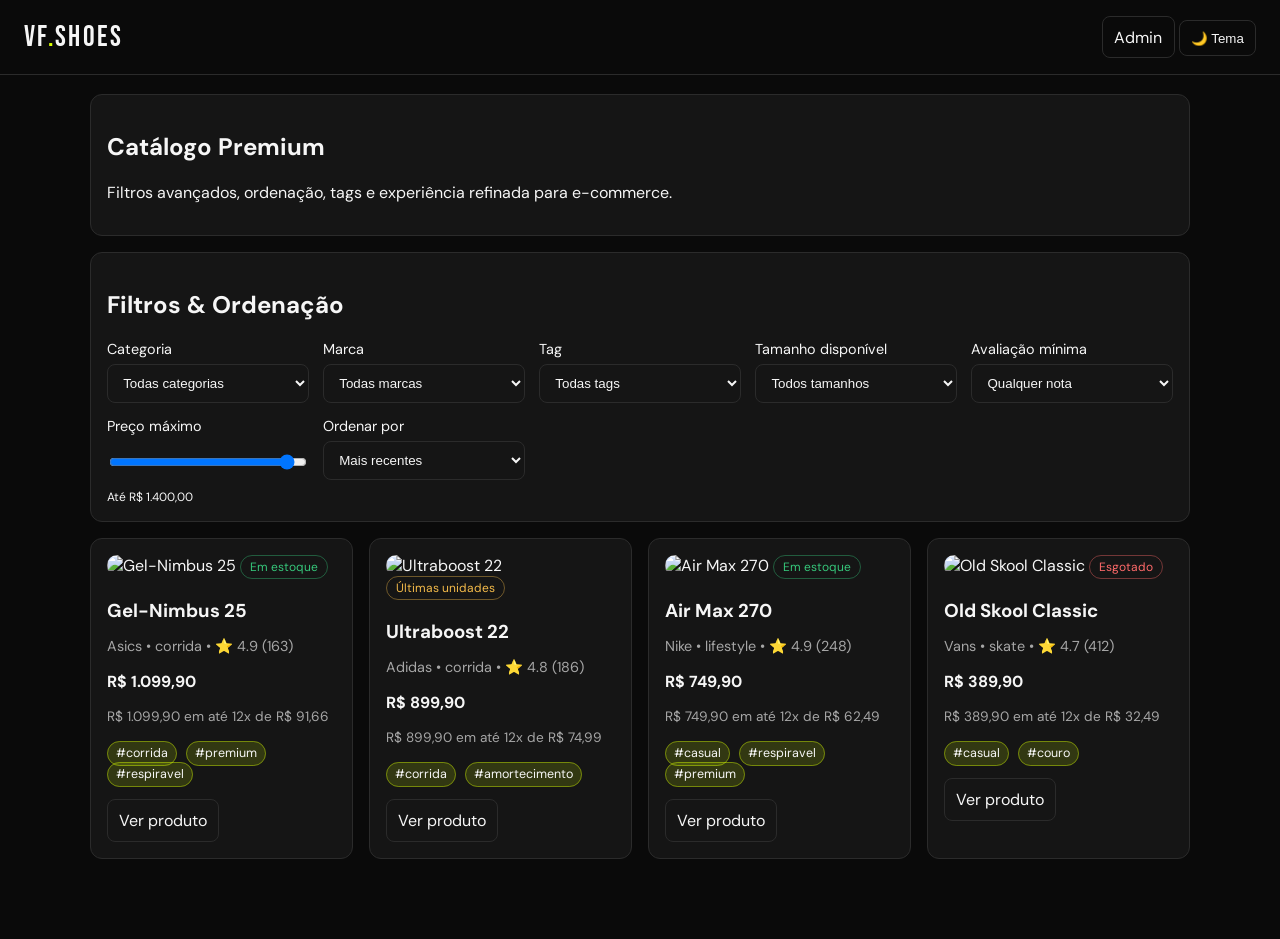
==== commit 9117c544: "Implement split frontend with advanced catalog UX and PDP" ====
--- a/index.html
+++ b/index.html
@@ -1,351 +1,70 @@
-<!DOCTYPE html>
+<!doctype html>
 <html lang="pt-BR" data-theme="dark">
 <head>
   <meta charset="UTF-8" />
   <meta name="viewport" content="width=device-width, initial-scale=1.0" />
-  <title>VF SHOES — One File Edition</title>
-  <link rel="preconnect" href="https://fonts.googleapis.com" />
-  <link rel="preconnect" href="https://fonts.gstatic.com" crossorigin />
-  <link href="https://fonts.googleapis.com/css2?family=Bebas+Neue&family=DM+Sans:wght@300;400;500;700&family=Space+Mono:wght@400;700&display=swap" rel="stylesheet" />
-  <style>
-    :root {
-      --bg:#0a0a0a;--surface:#131313;--text:#f8f6f2;--muted:#9f9a92;--border:#2b2b2b;--accent:#e8ff00;
-      --ok:#16a34a;--warn:#f59e0b;--danger:#ef4444;--shadow:0 18px 34px rgba(0,0,0,.35);
-    }
-    html[data-theme='light'] { --bg:#f7f5f0;--surface:#fff;--text:#111;--muted:#5e5954;--border:#ddd6cc;--accent:#b8ce00;--shadow:0 10px 22px rgba(0,0,0,.12); }
-    *{box-sizing:border-box} body{margin:0;font-family:'DM Sans',sans-serif;background:var(--bg);color:var(--text)}
-    .top{position:sticky;top:0;z-index:30;display:flex;justify-content:space-between;align-items:center;padding:1rem 4vw;border-bottom:1px solid var(--border);background:color-mix(in oklab,var(--bg) 85%,transparent);backdrop-filter:blur(10px)}
-    .logo{font-family:'Bebas Neue',sans-serif;letter-spacing:.08em;font-size:1.8rem}.logo span{color:var(--accent)}
-    .top-actions{display:flex;gap:.5rem}.icon{border:1px solid var(--border);background:var(--surface);color:var(--text);padding:.5rem .7rem;border-radius:.6rem;cursor:pointer}
-    main{padding:1.5rem 4vw 5rem}.hero h1{font-family:'Bebas Neue';font-size:clamp(2.8rem,10vw,5.5rem);line-height:.9;margin:0}.hero p{color:var(--muted);max-width:720px}
-    .btn{border:none;background:var(--accent);color:#111;padding:.72rem 1rem;border-radius:.6rem;font-weight:700;cursor:pointer;transition:transform .2s}.btn:hover{transform:translateY(-2px)}
-    .toolbar,.filters{display:grid;gap:.7rem}.filters{grid-template-columns:repeat(auto-fit,minmax(180px,1fr));margin:1rem 0}
-    select,input{width:100%;padding:.62rem .65rem;border:1px solid var(--border);border-radius:.55rem;background:var(--surface);color:var(--text)}
-    .grid{display:grid;grid-template-columns:repeat(auto-fill,minmax(245px,1fr));gap:1rem}
-    .card{background:var(--surface);border:1px solid var(--border);border-radius:.8rem;overflow:hidden;box-shadow:var(--shadow);transition:transform .25s,border-color .25s;cursor:pointer}
-    .card:hover{transform:translateY(-4px);border-color:color-mix(in oklab,var(--accent) 40%,var(--border))}
-    .card img{width:100%;aspect-ratio:1;object-fit:cover}
-    .card-body{padding:.8rem}.brand{font-size:.72rem;color:var(--muted);text-transform:uppercase;letter-spacing:.08em}.muted{color:var(--muted)}
-    .price{display:flex;gap:.5rem;align-items:baseline}.old{text-decoration:line-through;color:var(--muted);font-size:.86rem}.pill{display:inline-block;padding:.25rem .5rem;border-radius:999px;font-size:.75rem}
-    .in{color:var(--ok);background:color-mix(in oklab,var(--ok) 16%,transparent)}.low{color:var(--warn);background:color-mix(in oklab,var(--warn) 16%,transparent)}.out{color:var(--danger);background:color-mix(in oklab,var(--danger) 16%,transparent)}
-    .tags{display:flex;gap:.35rem;flex-wrap:wrap}.tag{padding:.15rem .46rem;border-radius:999px;border:1px solid var(--border);font-size:.7rem;color:var(--muted)}
-    .micro{animation:bounce .36s}@keyframes bounce{0%{transform:scale(1)}50%{transform:scale(1.16)}100%{transform:scale(1)}}
-    .skeleton{height:332px;border-radius:.8rem;background:linear-gradient(90deg,color-mix(in oklab,var(--surface) 92%,#fff) 20%,color-mix(in oklab,var(--surface) 82%,#fff) 40%,color-mix(in oklab,var(--surface) 92%,#fff) 62%);background-size:400% 100%;animation:shimmer 1.15s infinite}
-    @keyframes shimmer{0%{background-position:100%}100%{background-position:0}}
-    .section-title{margin-top:2.2rem}
-    .cats{display:grid;grid-template-columns:repeat(auto-fill,minmax(180px,1fr));gap:.8rem}.cat{border:1px solid var(--border);background:var(--surface);padding:.8rem;border-radius:.6rem}
-    .drawer,.modal,.lightbox{position:fixed;display:none}.overlay{position:fixed;inset:0;background:rgba(0,0,0,.58);display:none;z-index:40}
-    .drawer{right:0;top:0;width:min(390px,94vw);height:100vh;z-index:50;background:var(--surface);border-left:1px solid var(--border);padding:1rem;overflow:auto}
-    .modal,.lightbox{left:50%;top:50%;transform:translate(-50%,-50%);z-index:60}
-    .modal{background:var(--surface);border:1px solid var(--border);width:min(950px,92vw);max-height:92vh;overflow:auto;border-radius:.8rem;grid-template-columns:1fr 1fr}
-    .modal img{width:100%;height:100%;object-fit:cover}.modal-body{padding:1rem}.close{position:absolute;right:.8rem;top:.8rem}
-    .lightbox{background:rgba(0,0,0,.95);width:min(1000px,95vw);height:min(90vh,760px);place-items:center;border-radius:.6rem}.lightbox img{max-width:100%;max-height:85vh;object-fit:contain}
-    #to-top{position:fixed;right:1rem;bottom:1rem;width:44px;height:44px;border:none;border-radius:50%;background:var(--accent);display:none;cursor:pointer;z-index:20}
-    .pdp{display:none;border:1px solid var(--border);background:var(--surface);padding:1rem;border-radius:.8rem;margin-top:1.3rem}
-    .pdp-grid{display:grid;grid-template-columns:1.1fr 1fr;gap:1rem}.admin{display:none;border:1px solid var(--border);background:var(--surface);padding:1rem;border-radius:.7rem;margin-top:1rem}
-    @media (max-width:850px){.modal{grid-template-columns:1fr}.pdp-grid{grid-template-columns:1fr}}
-  </style>
+  <title>VF SHOES — Catálogo</title>
+  <link rel="preconnect" href="https://fonts.googleapis.com">
+  <link rel="preconnect" href="https://fonts.gstatic.com" crossorigin>
+  <link href="https://fonts.googleapis.com/css2?family=Bebas+Neue&family=DM+Sans:wght@400;500;700&display=swap" rel="stylesheet">
+  <link rel="stylesheet" href="css/styles.css" />
 </head>
 <body>
-  <header class="top">
-    <div class="logo">VF<span>.</span>SHOES</div>
-    <div class="top-actions">
-      <button class="icon" id="theme-btn">🌙 Tema</button>
-      <button class="icon" id="admin-btn">⚙ Admin</button>
-      <button class="icon" id="cart-btn">🛒 <span id="cart-count">0</span></button>
-    </div>
+  <header class="header">
+    <a class="logo" href="index.html">VF<span>.</span>SHOES</a>
+    <nav class="top-actions">
+      <a class="btn ghost" href="admin.html">Admin</a>
+      <button class="btn ghost" id="theme-toggle" type="button">🌙 Tema</button>
+    </nav>
   </header>
 
-  <main>
-    <section class="hero">
-      <h1>STEP YOUR GAME</h1>
-      <p>Versão em arquivo único com filtros avançados, ordenação, tags, estoque dinâmico, PDP com URL, lightbox, parcelas, skeleton loading, dark/light mode, microinterações, relacionados e mini-dashboard admin local.</p>
-      <button class="btn" onclick="document.getElementById('catalog').scrollIntoView({behavior:'smooth'})">Explorar catálogo</button>
+  <main class="container">
+    <section class="hero card">
+      <h1>Catálogo Premium</h1>
+      <p>Filtros avançados, ordenação, tags e experiência refinada para e-commerce.</p>
     </section>
 
-    <section id="catalog" class="section-title">
-      <h2>Catálogo</h2>
-      <div class="toolbar">
-        <label>Ordenação
-          <select id="sort"><option value="recent">Mais recentes</option><option value="price-asc">Menor preço</option><option value="price-desc">Maior preço</option><option value="rating">Mais avaliados</option></select>
+    <section class="controls card">
+      <h2>Filtros & Ordenação</h2>
+      <div class="grid controls-grid">
+        <label>Categoria
+          <select id="filter-category"></select>
+        </label>
+        <label>Marca
+          <select id="filter-brand"></select>
+        </label>
+        <label>Tag
+          <select id="filter-tag"></select>
+        </label>
+        <label>Tamanho disponível
+          <select id="filter-size"></select>
+        </label>
+        <label>Avaliação mínima
+          <select id="filter-rating"></select>
+        </label>
+        <label>Preço máximo
+          <input type="range" id="filter-price" min="200" max="1400" step="50" value="1400">
+          <small id="price-value"></small>
+        </label>
+        <label>Ordenar por
+          <select id="sort-by">
+            <option value="recent">Mais recentes</option>
+            <option value="price-asc">Menor preço</option>
+            <option value="price-desc">Maior preço</option>
+            <option value="rating-desc">Mais avaliados</option>
+          </select>
         </label>
       </div>
-      <div class="filters">
-        <select id="f-category"><option value="todos">Categoria</option></select>
-        <select id="f-brand"><option value="todos">Marca</option></select>
-        <select id="f-rating"><option value="0">Avaliação</option><option value="4">4+ estrelas</option><option value="4.5">4.5+ estrelas</option></select>
-        <select id="f-stock"><option value="todos">Estoque</option><option value="in">Em estoque</option><option value="low">Últimas unidades</option><option value="out">Esgotado</option></select>
-        <label>Preço máximo: <span id="price-value">2000</span>
-          <input id="f-price" type="range" min="250" max="2000" step="50" value="2000" />
-        </label>
-        <input id="f-tag" placeholder="Buscar por tag (corrida, casual...)" />
-      </div>
-      <div id="grid" class="grid"></div>
     </section>
 
-    <section class="section-title">
-      <h2>Página de Categorias</h2>
-      <div id="categories" class="cats"></div>
-    </section>
-
-    <section id="pdp" class="pdp"></section>
-
-    <section class="section-title">
-      <h2>Produtos relacionados</h2>
-      <p class="muted">Baseado no último item visualizado.</p>
-      <div id="related" class="grid"></div>
-    </section>
-
-    <section id="admin" class="admin">
-      <h3>Dashboard Admin (local)</h3>
-      <p class="muted">Gerencia produtos no localStorage (simulação de backend).</p>
-      <div class="filters">
-        <select id="admin-product"></select>
-        <input id="admin-stock" type="number" min="0" placeholder="Novo estoque" />
-        <button class="btn" id="admin-update">Atualizar estoque</button>
-      </div>
-      <hr style="border-color:var(--border)">
-      <div class="filters">
-        <input id="new-name" placeholder="Nome" />
-        <input id="new-brand" placeholder="Marca" />
-        <input id="new-price" type="number" placeholder="Preço" />
-        <input id="new-category" placeholder="Categorias separadas por vírgula" />
-        <input id="new-tags" placeholder="Tags separadas por vírgula" />
-        <input id="new-image" placeholder="URL da imagem" />
-        <button class="btn" id="new-add">Adicionar produto</button>
-      </div>
+    <section class="products-section">
+      <div id="products-grid" class="products-grid"></div>
+      <div id="no-results" class="card hidden">Nenhum produto encontrado com os filtros atuais.</div>
     </section>
   </main>
 
-  <button id="to-top">↑</button>
-  <div id="overlay" class="overlay"></div>
-  <aside id="cart" class="drawer"></aside>
+  <button id="scroll-top" class="scroll-top" aria-label="Voltar ao topo">↑</button>
 
-  <div id="modal" class="modal">
-    <button class="icon close" id="modal-close">✕</button>
-    <img id="modal-img" alt="Produto" />
-    <div class="modal-body">
-      <h3 id="modal-title"></h3>
-      <p id="modal-stock"></p>
-      <p><strong id="modal-price"></strong> <span class="muted" id="modal-parcelas"></span></p>
-      <p id="modal-rating"></p>
-      <div id="modal-tags" class="tags"></div>
-      <p id="modal-desc" class="muted"></p>
-      <button class="btn" id="modal-add">Adicionar ao carrinho</button>
-      <button class="btn" id="modal-open-pdp" style="margin-left:.4rem">Abrir página do produto</button>
-    </div>
-  </div>
-
-  <div id="lightbox" class="lightbox">
-    <button class="icon close" id="lightbox-close">✕</button>
-    <img id="lightbox-img" alt="Zoom" />
-  </div>
-
-  <script>
-    const defaultProducts = [
-      {id:1,slug:'air-max-270',brand:'Nike',name:'Air Max 270',price:749.9,oldPrice:999.9,rating:4.9,stock:14,category:['masculino','lifestyle'],tags:['casual','respirável'],image:'https://images.unsplash.com/photo-1542291026-7eec264c27ff?w=900&q=80',desc:'Amortecimento Air com visual urbano premium.'},
-      {id:2,slug:'ultraboost-22',brand:'Adidas',name:'Ultraboost 22',price:899.9,oldPrice:null,rating:4.8,stock:5,category:['masculino','corrida'],tags:['corrida','espuma'],image:'https://images.unsplash.com/photo-1595950653106-6c9ebd614d3a?w=900&q=80',desc:'Resposta energética para treinos longos.'},
-      {id:3,slug:'old-skool',brand:'Vans',name:'Old Skool',price:389.9,oldPrice:459.9,rating:4.7,stock:0,category:['lifestyle','feminino','masculino'],tags:['skate','casual'],image:'https://images.unsplash.com/photo-1465453869711-7e174808ace9?w=900&q=80',desc:'Ícone do skate e streetwear clássico.'},
-      {id:4,slug:'gel-nimbus-25',brand:'Asics',name:'Gel Nimbus 25',price:1099.9,oldPrice:1299.9,rating:4.9,stock:3,category:['corrida','masculino'],tags:['premium','corrida'],image:'https://images.unsplash.com/photo-1491553895911-0055eca6402d?w=900&q=80',desc:'Conforto superior para alto volume.'},
-      {id:5,slug:'574-core',brand:'New Balance',name:'574 Core',price:599.9,oldPrice:null,rating:4.6,stock:9,category:['lifestyle','feminino'],tags:['retro','casual'],image:'https://images.unsplash.com/photo-1606107557195-0e29a4b5b4aa?w=900&q=80',desc:'Silhueta retrô para o dia a dia.'},
-      {id:6,slug:'forum-low',brand:'Adidas',name:'Forum Low',price:649.9,oldPrice:799.9,rating:4.7,stock:7,category:['lifestyle','masculino'],tags:['couro','casual'],image:'https://images.unsplash.com/photo-1608231387042-66d1773070a5?w=900&q=80',desc:'Visual 80s com acabamento premium.'}
-    ];
-
-    const ls = key => JSON.parse(localStorage.getItem(key) || 'null');
-    const save = (key, val) => localStorage.setItem(key, JSON.stringify(val));
-
-    let products = ls('vf_products') || defaultProducts;
-    let cart = ls('vf_cart') || [];
-    let selected = null;
-    let lastViewed = null;
-
-    const state = { category:'todos', brand:'todos', rating:0, stock:'todos', price:2000, tag:'', sort:'recent' };
-
-    const $ = id => document.getElementById(id);
-    const brl = n => `R$ ${Number(n).toFixed(2).replace('.',',')}`;
-    const parcelas = v => `em até 12x de ${brl(v/12)}`;
-    const stockMeta = s => s<=0?['Esgotado','out']:s<=5?['Últimas unidades','low']:['Em estoque','in'];
-
-    function fillFilters() {
-      const cats = [...new Set(products.flatMap(p => p.category))].sort();
-      const brands = [...new Set(products.map(p => p.brand))].sort();
-      $('f-category').innerHTML = '<option value="todos">Categoria</option>' + cats.map(c=>`<option value="${c}">${c}</option>`).join('');
-      $('f-brand').innerHTML = '<option value="todos">Marca</option>' + brands.map(b=>`<option value="${b}">${b}</option>`).join('');
-      $('admin-product').innerHTML = products.map(p=>`<option value="${p.id}">${p.brand} ${p.name}</option>`).join('');
-    }
-
-    function categoriesPage() {
-      const counter = {};
-      products.flatMap(p=>p.category).forEach(c => counter[c] = (counter[c]||0)+1);
-      $('categories').innerHTML = Object.entries(counter).sort((a,b)=>b[1]-a[1]).map(([k,v])=>`<article class="cat"><strong>${k}</strong><p class="muted">${v} produto(s)</p></article>`).join('');
-    }
-
-    function skeleton() { $('grid').innerHTML = Array.from({length:6},()=>'<div class="skeleton"></div>').join(''); }
-
-    function pipeline() {
-      return [...products]
-        .filter(p => state.category==='todos'||p.category.includes(state.category))
-        .filter(p => state.brand==='todos'||p.brand===state.brand)
-        .filter(p => p.rating >= Number(state.rating))
-        .filter(p => state.stock==='todos' || (state.stock==='in'&&p.stock>5) || (state.stock==='low'&&p.stock>0&&p.stock<=5) || (state.stock==='out'&&p.stock<=0))
-        .filter(p => p.price <= Number(state.price))
-        .filter(p => !state.tag || p.tags.some(t=>t.toLowerCase().includes(state.tag)))
-        .sort((a,b)=> state.sort==='price-asc'?a.price-b.price : state.sort==='price-desc'?b.price-a.price : state.sort==='rating'?b.rating-a.rating : b.id-a.id);
-    }
-
-    function renderGrid() {
-      skeleton();
-      setTimeout(() => {
-        const list = pipeline();
-        if (!list.length) { $('grid').innerHTML = '<p class="muted">Nenhum produto encontrado para os filtros atuais.</p>'; return; }
-        $('grid').innerHTML = list.map(p => {
-          const [st, cls] = stockMeta(p.stock);
-          return `<article class="card" data-id="${p.id}">
-              <img src="${p.image}" alt="${p.name}" class="card-image">
-              <div class="card-body">
-                <div class="brand">${p.brand}</div>
-                <h3>${p.name}</h3>
-                <div class="price"><strong>${brl(p.price)}</strong>${p.oldPrice?`<span class="old">${brl(p.oldPrice)}</span>`:''}</div>
-                <div class="muted" style="font-size:.78rem">${parcelas(p.price)}</div>
-                <p class="pill ${cls}">${st}</p>
-                <p class="muted">⭐ ${p.rating}</p>
-                <div class="tags">${p.tags.map(t=>`<span class="tag">${t}</span>`).join('')}</div>
-                <button class="btn add" ${p.stock<=0?'disabled':''} style="margin-top:.6rem">Adicionar</button>
-              </div>
-            </article>`;
-        }).join('');
-        bindCards();
-      }, 380);
-    }
-
-    function bindCards() {
-      document.querySelectorAll('.card').forEach(card => {
-        const p = products.find(x => x.id === Number(card.dataset.id));
-        card.querySelector('.card-image').onclick = ev => { ev.stopPropagation(); openLightbox(p.image); };
-        card.onclick = () => openModal(p);
-        card.querySelector('.add').onclick = ev => { ev.stopPropagation(); addToCart(p); };
-      });
-    }
-
-    function openModal(p) {
-      selected = p; lastViewed = p;
-      const [st, cls] = stockMeta(p.stock);
-      $('modal-img').src = p.image; $('modal-title').textContent = `${p.brand} ${p.name}`;
-      $('modal-stock').className = `pill ${cls}`; $('modal-stock').textContent = st;
-      $('modal-price').textContent = brl(p.price); $('modal-parcelas').textContent = parcelas(p.price);
-      $('modal-rating').textContent = `⭐ ${p.rating} (${Math.round(p.rating*52)} avaliações)`;
-      $('modal-tags').innerHTML = p.tags.map(t=>`<span class="tag">${t}</span>`).join('');
-      $('modal-desc').textContent = p.desc;
-      show('modal');
-      renderRelated();
-    }
-
-    function openLightbox(src) { $('lightbox-img').src = src; show('lightbox'); }
-
-    function show(id){ $('overlay').style.display='block'; $(id).style.display=id==='modal'?'grid':id==='lightbox'?'grid':'block'; }
-    function closeAll(){ $('overlay').style.display='none'; $('modal').style.display='none'; $('lightbox').style.display='none'; $('cart').style.display='none'; }
-
-    function addToCart(p) {
-      if (p.stock <= 0) return;
-      const item = cart.find(i=>i.id===p.id); item ? item.qty++ : cart.push({id:p.id,name:p.name,price:p.price,qty:1});
-      p.stock -= 1;
-      save('vf_products', products); save('vf_cart', cart);
-      updateCart();
-      renderGrid();
-      const btn = $('cart-btn'); btn.classList.add('micro'); setTimeout(()=>btn.classList.remove('micro'),360);
-    }
-
-    function updateCart() {
-      $('cart-count').textContent = cart.reduce((a,i)=>a+i.qty,0);
-      const total = cart.reduce((a,i)=>a+i.qty*i.price,0);
-      $('cart').innerHTML = `<div style="display:flex;justify-content:space-between;align-items:center"><h3>Carrinho</h3><button class="icon" onclick="closeAll()">✕</button></div>`+
-        (cart.length?cart.map(i=>`<p>${i.name} x${i.qty} <strong>${brl(i.qty*i.price)}</strong></p>`).join(''):'<p class="muted">Seu carrinho está vazio.</p>')+
-        `<hr style="border-color:var(--border)"><p><strong>Total: ${brl(total)}</strong></p>`;
-      fillFilters(); categoriesPage();
-    }
-
-    function renderRelated() {
-      if (!lastViewed) { $('related').innerHTML = '<p class="muted">Abra um produto para ver recomendações.</p>'; return; }
-      const rel = products.filter(p=>p.id!==lastViewed.id && p.category.some(c=>lastViewed.category.includes(c))).slice(0,4);
-      $('related').innerHTML = rel.map(p=>`<article class="card" onclick="openModal(products.find(x=>x.id===${p.id}))"><img src="${p.image}" alt="${p.name}"><div class="card-body"><div class="brand">${p.brand}</div><strong>${p.name}</strong><p class="muted">${brl(p.price)}</p></div></article>`).join('') || '<p class="muted">Sem relacionados no momento.</p>';
-    }
-
-    function openPDP(slug) {
-      const p = products.find(x=>x.slug===slug); if (!p) return;
-      const [st, cls] = stockMeta(p.stock);
-      $('pdp').style.display='block';
-      $('pdp').innerHTML = `<div class="pdp-grid">
-          <img src="${p.image}" alt="${p.name}" style="width:100%;border-radius:.6rem;cursor:zoom-in" onclick="openLightbox('${p.image}')">
-          <div><h3>${p.brand} ${p.name}</h3><p class="pill ${cls}">${st}</p><p><strong>${brl(p.price)}</strong> <span class="muted">${parcelas(p.price)}</span></p><p class="muted">${p.desc}</p><div class="tags">${p.tags.map(t=>`<span class='tag'>${t}</span>`).join('')}</div><button class="btn" onclick="addToCart(products.find(x=>x.slug==='${p.slug}'))" ${p.stock<=0?'disabled':''}>Adicionar ao carrinho</button></div>
-        </div>`;
-      $('pdp').scrollIntoView({behavior:'smooth'});
-      renderRelated();
-    }
-
-    function pushPDP(slug){
-      const url = new URL(window.location.href); url.searchParams.set('produto', slug); history.pushState({}, '', url); openPDP(slug);
-    }
-
-    function bindUI() {
-      $('f-category').onchange = e=>{state.category=e.target.value;renderGrid()};
-      $('f-brand').onchange = e=>{state.brand=e.target.value;renderGrid()};
-      $('f-rating').onchange = e=>{state.rating=e.target.value;renderGrid()};
-      $('f-stock').onchange = e=>{state.stock=e.target.value;renderGrid()};
-      $('f-price').oninput = e=>{state.price=e.target.value;$('price-value').textContent=e.target.value;renderGrid()};
-      $('f-tag').oninput = e=>{state.tag=e.target.value.toLowerCase().trim();renderGrid()};
-      $('sort').onchange = e=>{state.sort=e.target.value;renderGrid()};
-      $('cart-btn').onclick = ()=>show('cart');
-      $('overlay').onclick = closeAll;
-      $('modal-close').onclick = closeAll;
-      $('lightbox-close').onclick = closeAll;
-      $('modal-img').onclick = ()=>openLightbox($('modal-img').src);
-      $('modal-add').onclick = ()=> selected && addToCart(selected);
-      $('modal-open-pdp').onclick = ()=> selected && (closeAll(), pushPDP(selected.slug));
-
-      $('theme-btn').onclick = ()=> {
-        const html = document.documentElement;
-        const next = html.dataset.theme==='dark' ? 'light' : 'dark';
-        html.dataset.theme = next;
-        localStorage.setItem('vf_theme', next);
-        $('theme-btn').textContent = `${next==='dark'?'🌙':'☀️'} Tema`;
-      };
-
-      window.addEventListener('scroll',()=> $('to-top').style.display = window.scrollY>260 ? 'block':'none');
-      $('to-top').onclick = ()=>window.scrollTo({top:0,behavior:'smooth'});
-
-      $('admin-btn').onclick = ()=> $('admin').style.display = $('admin').style.display==='block'?'none':'block';
-      $('admin-update').onclick = ()=> {
-        const id = Number($('admin-product').value), v = Number($('admin-stock').value);
-        if (!Number.isFinite(v) || v < 0) return alert('Estoque inválido.');
-        const p = products.find(x=>x.id===id); if (!p) return;
-        p.stock = v; save('vf_products', products); renderGrid(); categoriesPage(); updateCart(); alert('Estoque atualizado.');
-      };
-      $('new-add').onclick = ()=> {
-        const name = $('new-name').value.trim(), brand = $('new-brand').value.trim(), price = Number($('new-price').value),
-          category = $('new-category').value.split(',').map(s=>s.trim().toLowerCase()).filter(Boolean),
-          tags = $('new-tags').value.split(',').map(s=>s.trim().toLowerCase()).filter(Boolean),
-          image = $('new-image').value.trim();
-        if (!name || !brand || !price || !category.length || !image) return alert('Preencha os campos obrigatórios.');
-        const slug = name.toLowerCase().replace(/[^a-z0-9]+/g,'-').replace(/(^-|-$)/g,'');
-        products.unshift({id:Date.now(),slug,brand,name,price,oldPrice:null,rating:4.5,stock:10,category,tags,image,desc:'Produto cadastrado via painel admin local.'});
-        save('vf_products', products); fillFilters(); categoriesPage(); renderGrid(); alert('Produto adicionado.');
-      };
-
-      window.onpopstate = ()=> {
-        const slug = new URL(window.location.href).searchParams.get('produto');
-        if (slug) openPDP(slug); else $('pdp').style.display='none';
-      };
-    }
-
-    function init() {
-      const theme = localStorage.getItem('vf_theme') || 'dark';
-      document.documentElement.dataset.theme = theme;
-      $('theme-btn').textContent = `${theme==='dark'?'🌙':'☀️'} Tema`;
-      fillFilters(); categoriesPage(); renderGrid(); bindUI(); updateCart();
-      const slug = new URL(window.location.href).searchParams.get('produto'); if (slug) openPDP(slug);
-    }
-
-    init();
-  </script>
+  <script type="module" src="js/app.js"></script>
 </body>
 </html>
--- a/css/styles.css
+++ b/css/styles.css
@@ -0,0 +1,171 @@
+:root {
+  --bg: #0a0a0a;
+  --panel: #151515;
+  --text: #f6f6f6;
+  --muted: #a6a6a6;
+  --accent: #d9ff00;
+  --border: #2b2b2b;
+}
+
+html[data-theme='light'] {
+  --bg: #f8f7f4;
+  --panel: #ffffff;
+  --text: #101010;
+  --muted: #666;
+  --accent: #3158ff;
+  --border: #ddd;
+}
+
+* { box-sizing: border-box; }
+body {
+  margin: 0;
+  font-family: 'DM Sans', sans-serif;
+  background: var(--bg);
+  color: var(--text);
+}
+
+.header {
+  position: sticky;
+  top: 0;
+  z-index: 10;
+  display: flex;
+  justify-content: space-between;
+  align-items: center;
+  padding: 1rem 1.5rem;
+  background: color-mix(in oklab, var(--bg), transparent 10%);
+  border-bottom: 1px solid var(--border);
+}
+
+.logo {
+  text-decoration: none;
+  color: var(--text);
+  font-family: 'Bebas Neue', sans-serif;
+  font-size: 1.8rem;
+  letter-spacing: .08em;
+}
+.logo span { color: var(--accent); }
+
+.container {
+  width: min(1100px, 92%);
+  margin: 1.2rem auto 4rem;
+}
+
+.card {
+  background: var(--panel);
+  border: 1px solid var(--border);
+  border-radius: 12px;
+  padding: 1rem;
+  margin-bottom: 1rem;
+}
+
+.controls-grid {
+  grid-template-columns: repeat(auto-fit, minmax(180px, 1fr));
+}
+.grid { display: grid; gap: .9rem; }
+label { display: flex; flex-direction: column; gap: .4rem; font-size: .9rem; }
+select, input, .btn {
+  border: 1px solid var(--border);
+  background: transparent;
+  color: var(--text);
+  padding: .6rem .7rem;
+  border-radius: 8px;
+}
+
+.btn { cursor: pointer; text-decoration: none; display: inline-block; text-align: center; }
+.btn:hover { transform: translateY(-1px); }
+.ghost { background: transparent; }
+
+.products-grid {
+  display: grid;
+  grid-template-columns: repeat(auto-fill, minmax(220px, 1fr));
+  gap: 1rem;
+}
+
+.product-card img,
+.product-main {
+  width: 100%;
+  aspect-ratio: 1/1;
+  object-fit: cover;
+  border-radius: 10px;
+}
+
+.product-card h3 { margin-bottom: .35rem; }
+.meta { color: var(--muted); font-size: .9rem; }
+.installments { color: var(--muted); font-size: .85rem; }
+.tags span {
+  font-size: .78rem;
+  background: color-mix(in oklab, var(--accent), transparent 85%);
+  border: 1px solid color-mix(in oklab, var(--accent), transparent 60%);
+  border-radius: 999px;
+  padding: .2rem .5rem;
+  margin-right: .3rem;
+}
+
+.stock {
+  display: inline-block;
+  padding: .2rem .55rem;
+  border-radius: 999px;
+  font-size: .75rem;
+  border: 1px solid;
+}
+.stock-ok { color: #36c67a; border-color: #36c67a66; }
+.stock-low { color: #f4bb4a; border-color: #f4bb4a66; }
+.stock-out { color: #ff6a6a; border-color: #ff6a6a66; }
+
+.scroll-top {
+  position: fixed;
+  right: 1rem;
+  bottom: 1rem;
+  width: 44px;
+  height: 44px;
+  border-radius: 50%;
+  border: 1px solid var(--border);
+  background: var(--panel);
+  color: var(--text);
+  opacity: 0;
+  pointer-events: none;
+  transition: .25s;
+}
+.scroll-top.visible { opacity: 1; pointer-events: auto; }
+
+.hidden { display: none !important; }
+
+.skeleton-box {
+  background: linear-gradient(90deg, #ffffff0a, #ffffff20, #ffffff0a);
+  background-size: 200% 100%;
+  animation: pulse 1.2s infinite;
+  border-radius: 8px;
+}
+.skeleton-box.image { aspect-ratio: 1/1; }
+.skeleton-box.line { height: 18px; margin-top: .8rem; }
+.skeleton-box.line.short { width: 70%; }
+@keyframes pulse { to { background-position: -200% 0; } }
+
+.micro { transition: transform .18s ease, box-shadow .18s ease; }
+.micro:hover {
+  transform: translateY(-4px);
+  box-shadow: 0 16px 28px #00000030;
+}
+
+.product-layout {
+  display: grid;
+  gap: 1rem;
+  grid-template-columns: 1.1fr .9fr;
+}
+.thumbs { display: flex; gap: .5rem; margin-top: .5rem; }
+.thumb { width: 68px; height: 68px; object-fit: cover; border-radius: 8px; cursor: pointer; }
+
+.lightbox {
+  position: fixed;
+  inset: 0;
+  background: #000d;
+  display: grid;
+  place-items: center;
+  padding: 2rem;
+}
+.lightbox img { max-width: min(1000px, 96vw); max-height: 86vh; object-fit: contain; }
+.lightbox .btn { position: fixed; top: 1rem; right: 1rem; background: #111; }
+
+@media (max-width: 860px) {
+  .product-layout { grid-template-columns: 1fr; }
+}
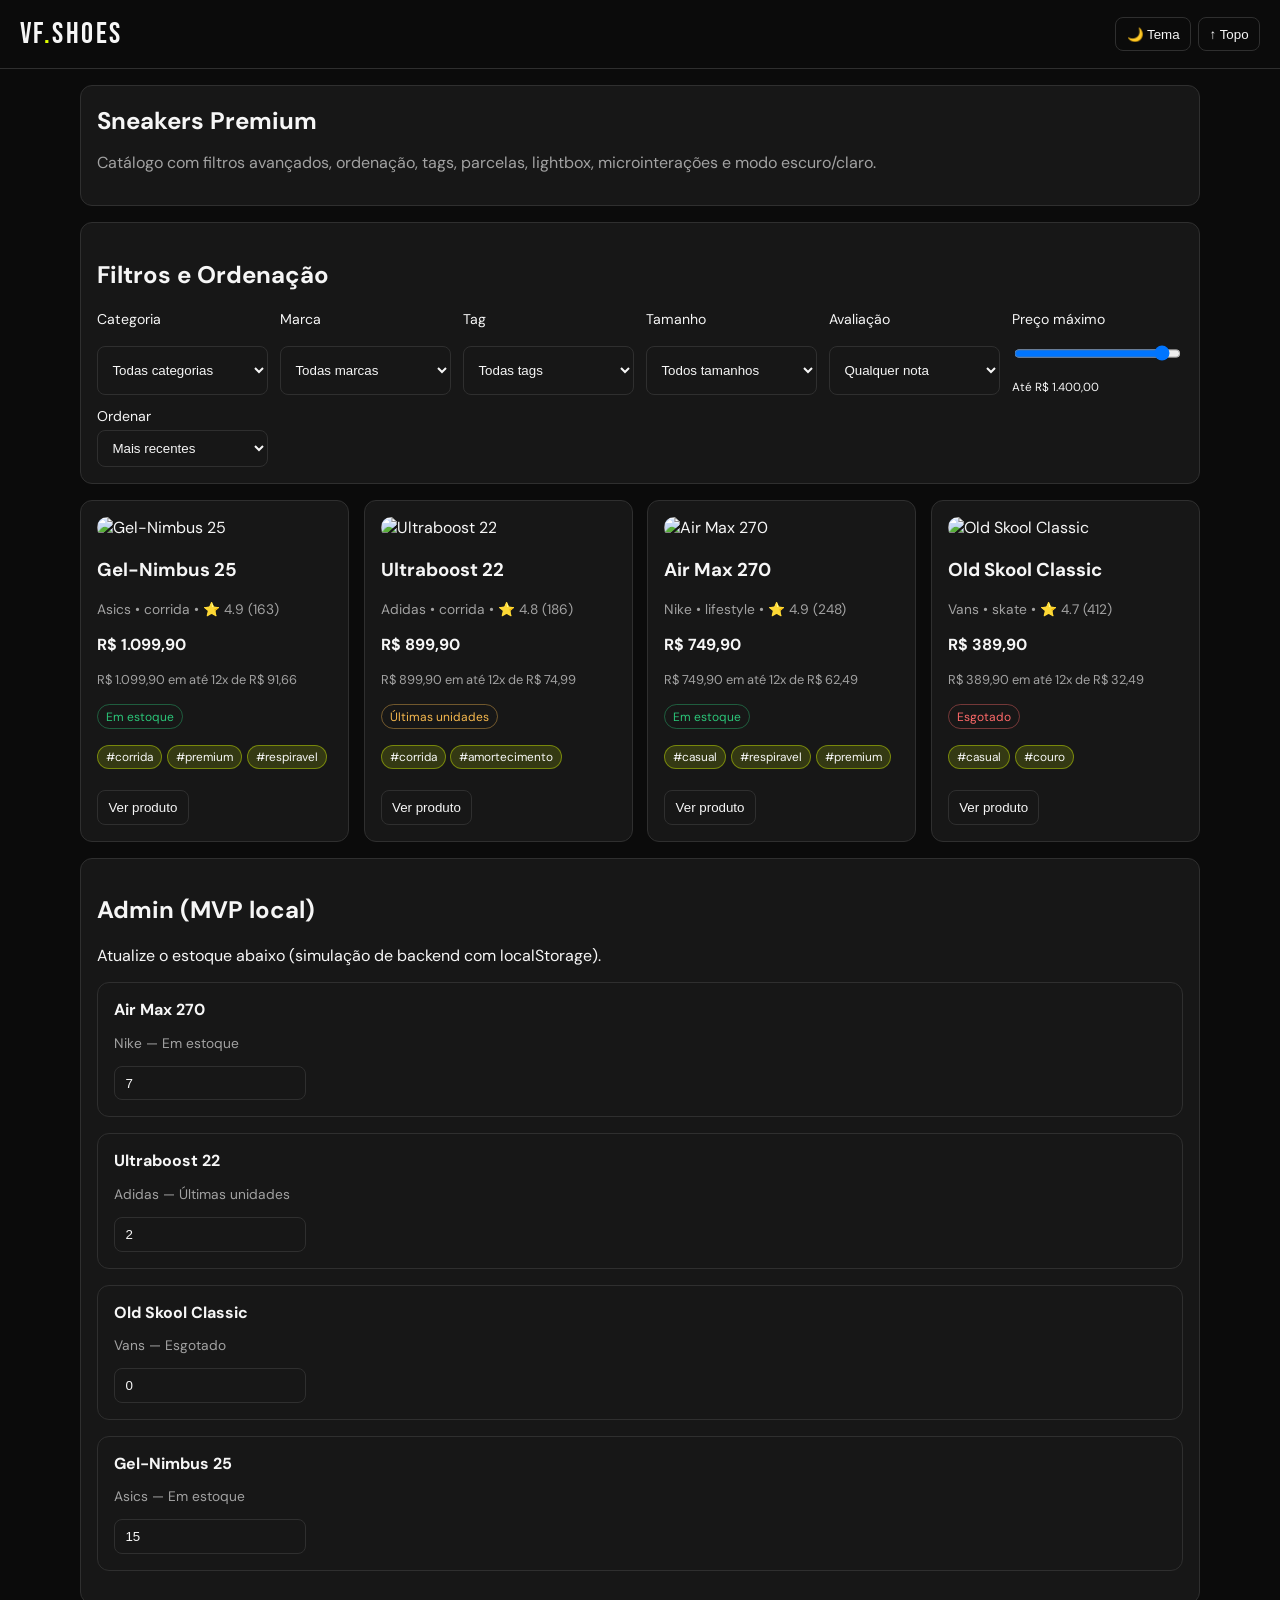
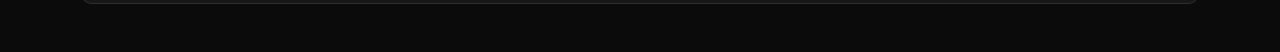
==== commit c0c98719: "Refactor project to exactly three files: index.html, style.css, script.js" ====
--- a/index.html
+++ b/index.html
@@ -3,68 +3,67 @@
 <head>
   <meta charset="UTF-8" />
   <meta name="viewport" content="width=device-width, initial-scale=1.0" />
-  <title>VF SHOES — Catálogo</title>
+  <title>VF SHOES — Premium Sneakers</title>
   <link rel="preconnect" href="https://fonts.googleapis.com">
   <link rel="preconnect" href="https://fonts.gstatic.com" crossorigin>
   <link href="https://fonts.googleapis.com/css2?family=Bebas+Neue&family=DM+Sans:wght@400;500;700&display=swap" rel="stylesheet">
-  <link rel="stylesheet" href="css/styles.css" />
+  <link rel="stylesheet" href="style.css" />
 </head>
 <body>
-  <header class="header">
-    <a class="logo" href="index.html">VF<span>.</span>SHOES</a>
-    <nav class="top-actions">
-      <a class="btn ghost" href="admin.html">Admin</a>
-      <button class="btn ghost" id="theme-toggle" type="button">🌙 Tema</button>
-    </nav>
+  <header class="topbar">
+    <a href="#" class="logo">VF<span>.</span>SHOES</a>
+    <div class="top-actions">
+      <button id="theme-toggle" class="btn ghost" type="button">🌙 Tema</button>
+      <button id="scroll-top" class="btn ghost" type="button" aria-label="Voltar ao topo">↑ Topo</button>
+    </div>
   </header>
 
   <main class="container">
-    <section class="hero card">
-      <h1>Catálogo Premium</h1>
-      <p>Filtros avançados, ordenação, tags e experiência refinada para e-commerce.</p>
+    <section class="card hero">
+      <h1>Sneakers Premium</h1>
+      <p>Catálogo com filtros avançados, ordenação, tags, parcelas, lightbox, microinterações e modo escuro/claro.</p>
     </section>
 
-    <section class="controls card">
-      <h2>Filtros & Ordenação</h2>
-      <div class="grid controls-grid">
-        <label>Categoria
-          <select id="filter-category"></select>
-        </label>
-        <label>Marca
-          <select id="filter-brand"></select>
-        </label>
-        <label>Tag
-          <select id="filter-tag"></select>
-        </label>
-        <label>Tamanho disponível
-          <select id="filter-size"></select>
-        </label>
-        <label>Avaliação mínima
-          <select id="filter-rating"></select>
-        </label>
+    <section class="card controls">
+      <h2>Filtros e Ordenação</h2>
+      <div class="controls-grid">
+        <label>Categoria<select id="filter-category"></select></label>
+        <label>Marca<select id="filter-brand"></select></label>
+        <label>Tag<select id="filter-tag"></select></label>
+        <label>Tamanho<select id="filter-size"></select></label>
+        <label>Avaliação<select id="filter-rating"></select></label>
         <label>Preço máximo
-          <input type="range" id="filter-price" min="200" max="1400" step="50" value="1400">
+          <input id="filter-price" type="range" min="200" max="1400" value="1400" step="50" />
           <small id="price-value"></small>
         </label>
-        <label>Ordenar por
-          <select id="sort-by">
-            <option value="recent">Mais recentes</option>
-            <option value="price-asc">Menor preço</option>
-            <option value="price-desc">Maior preço</option>
-            <option value="rating-desc">Mais avaliados</option>
-          </select>
-        </label>
+        <label>Ordenar<select id="sort-by">
+          <option value="recent">Mais recentes</option>
+          <option value="price-asc">Menor preço</option>
+          <option value="price-desc">Maior preço</option>
+          <option value="rating-desc">Mais avaliados</option>
+        </select></label>
       </div>
     </section>
 
-    <section class="products-section">
+    <section id="catalog-view">
       <div id="products-grid" class="products-grid"></div>
-      <div id="no-results" class="card hidden">Nenhum produto encontrado com os filtros atuais.</div>
+      <div id="no-results" class="card hidden">Nenhum produto encontrado.</div>
+    </section>
+
+    <section id="product-view" class="hidden"></section>
+
+    <section class="card">
+      <h2>Admin (MVP local)</h2>
+      <p>Atualize o estoque abaixo (simulação de backend com localStorage).</p>
+      <div id="admin-list"></div>
     </section>
   </main>
 
-  <button id="scroll-top" class="scroll-top" aria-label="Voltar ao topo">↑</button>
+  <div id="lightbox" class="lightbox hidden">
+    <button id="lightbox-close" class="btn">Fechar</button>
+    <img id="lightbox-image" alt="Imagem ampliada" />
+  </div>
 
-  <script type="module" src="js/app.js"></script>
+  <script src="script.js"></script>
 </body>
 </html>
--- a/style.css
+++ b/style.css
@@ -0,0 +1,167 @@
+:root {
+  --bg: #0b0b0b;
+  --panel: #171717;
+  --text: #f6f6f6;
+  --muted: #a2a2a2;
+  --border: #2f2f2f;
+  --accent: #dfff00;
+}
+
+html[data-theme='light'] {
+  --bg: #f5f4ef;
+  --panel: #ffffff;
+  --text: #101010;
+  --muted: #666;
+  --border: #dedede;
+  --accent: #304ffe;
+}
+
+* { box-sizing: border-box; }
+body {
+  margin: 0;
+  background: var(--bg);
+  color: var(--text);
+  font-family: 'DM Sans', sans-serif;
+}
+
+.topbar {
+  position: sticky;
+  top: 0;
+  z-index: 10;
+  display: flex;
+  justify-content: space-between;
+  align-items: center;
+  padding: 1rem 1.25rem;
+  border-bottom: 1px solid var(--border);
+  background: var(--bg);
+}
+
+.logo {
+  text-decoration: none;
+  color: var(--text);
+  font: 400 1.9rem 'Bebas Neue', sans-serif;
+  letter-spacing: .08em;
+}
+.logo span { color: var(--accent); }
+
+.container { width: min(1120px, 92%); margin: 1rem auto 3rem; }
+.card {
+  background: var(--panel);
+  border: 1px solid var(--border);
+  border-radius: 12px;
+  padding: 1rem;
+  margin-bottom: 1rem;
+}
+
+.hero h1 { margin: .2rem 0 .5rem; }
+.hero p { color: var(--muted); }
+
+.controls-grid {
+  display: grid;
+  grid-template-columns: repeat(auto-fit, minmax(170px, 1fr));
+  gap: .75rem;
+}
+
+label { display: grid; gap: .35rem; font-size: .88rem; }
+select, input, .btn {
+  border: 1px solid var(--border);
+  border-radius: 8px;
+  background: transparent;
+  color: var(--text);
+  padding: .55rem .65rem;
+}
+
+.btn { cursor: pointer; }
+.ghost { background: transparent; }
+.top-actions { display: flex; gap: .45rem; }
+
+.products-grid {
+  display: grid;
+  grid-template-columns: repeat(auto-fill, minmax(230px, 1fr));
+  gap: .9rem;
+}
+
+.product-card {
+  transition: transform .2s ease, box-shadow .2s ease;
+}
+.product-card:hover {
+  transform: translateY(-4px);
+  box-shadow: 0 16px 28px #0000003a;
+}
+
+.product-image {
+  width: 100%;
+  aspect-ratio: 1/1;
+  object-fit: cover;
+  border-radius: 10px;
+}
+
+.product-meta { color: var(--muted); font-size: .86rem; }
+.installments { color: var(--muted); font-size: .8rem; }
+
+.tag {
+  display: inline-block;
+  font-size: .74rem;
+  border: 1px solid color-mix(in oklab, var(--accent), transparent 60%);
+  background: color-mix(in oklab, var(--accent), transparent 85%);
+  border-radius: 999px;
+  padding: .2rem .5rem;
+  margin: 0 .3rem .3rem 0;
+}
+
+.stock {
+  font-size: .75rem;
+  border-radius: 999px;
+  padding: .2rem .5rem;
+  border: 1px solid;
+  display: inline-block;
+}
+.stock-ok { color: #2bc578; border-color: #2bc57866; }
+.stock-low { color: #f7b94e; border-color: #f7b94e66; }
+.stock-out { color: #ff6a6a; border-color: #ff6a6a66; }
+
+.skeleton {
+  border-radius: 10px;
+  background: linear-gradient(90deg, #ffffff0a, #ffffff24, #ffffff0a);
+  background-size: 200% 100%;
+  animation: sk 1.1s infinite;
+}
+.skeleton.image { aspect-ratio: 1 / 1; }
+.skeleton.line { height: 18px; margin-top: .6rem; }
+@keyframes sk { to { background-position: -200% 0; } }
+
+.hidden { display: none !important; }
+
+.product-layout {
+  display: grid;
+  grid-template-columns: 1.15fr .85fr;
+  gap: 1rem;
+}
+.thumbs { display: flex; gap: .5rem; margin-top: .5rem; }
+.thumb {
+  width: 70px;
+  height: 70px;
+  border-radius: 8px;
+  object-fit: cover;
+  cursor: pointer;
+}
+
+.lightbox {
+  position: fixed;
+  inset: 0;
+  z-index: 20;
+  display: grid;
+  place-items: center;
+  background: #000d;
+  padding: 2rem;
+}
+.lightbox img {
+  width: min(95vw, 980px);
+  max-height: 88vh;
+  object-fit: contain;
+}
+#lightbox-close { position: fixed; top: 1rem; right: 1rem; background: #111; }
+
+@media (max-width: 860px) {
+  .product-layout { grid-template-columns: 1fr; }
+}
